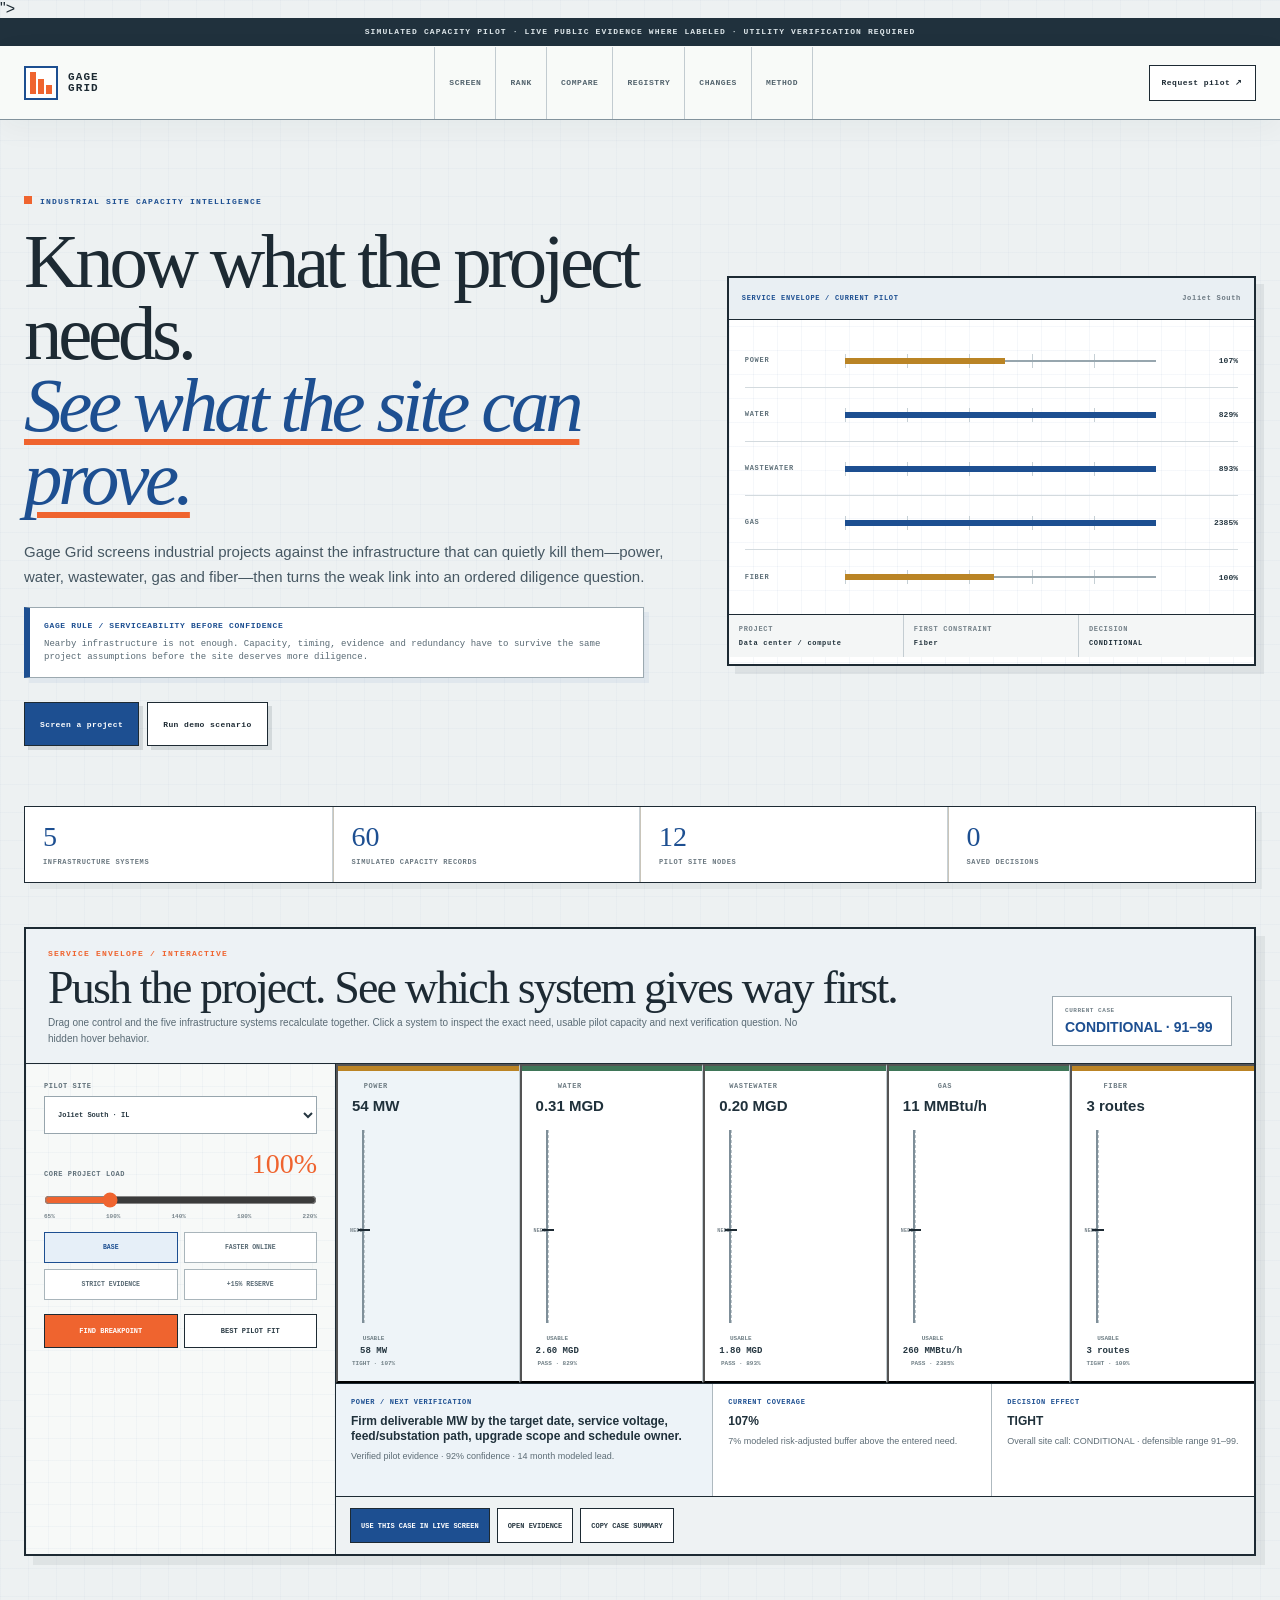
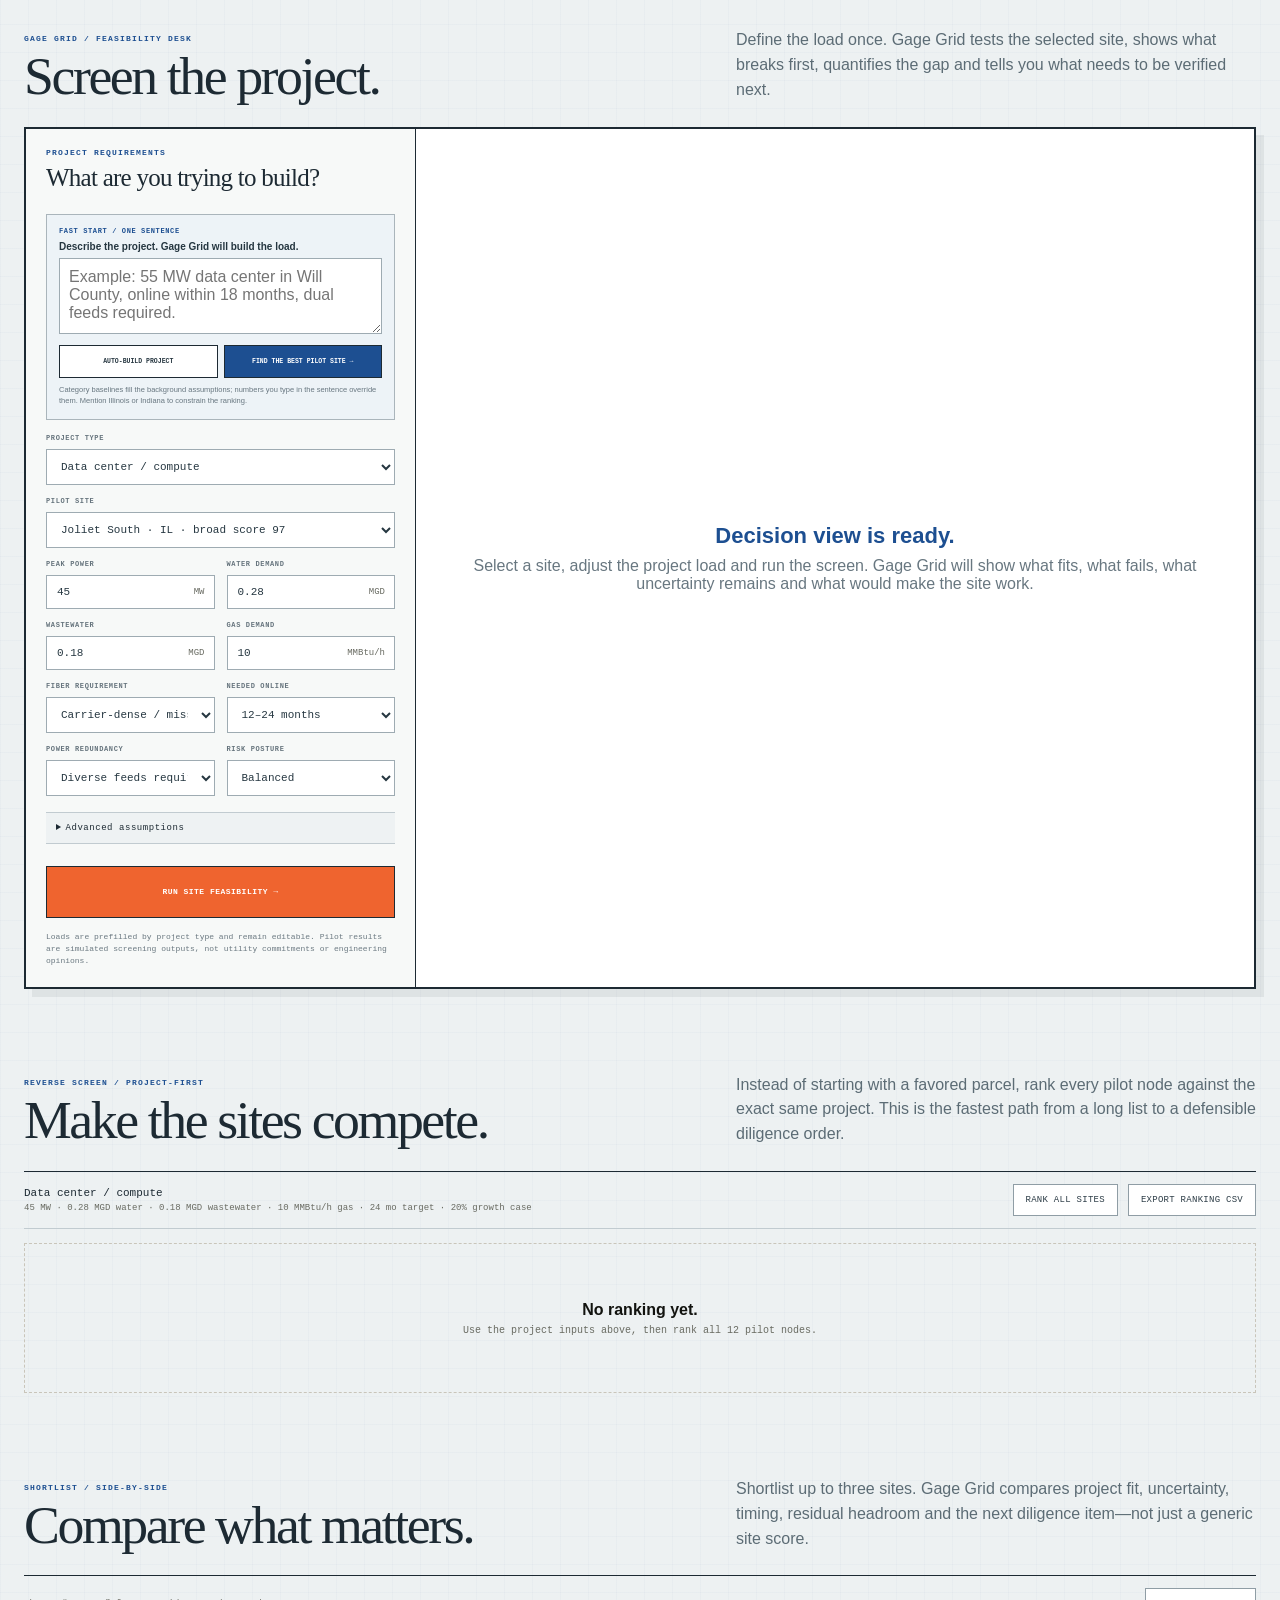
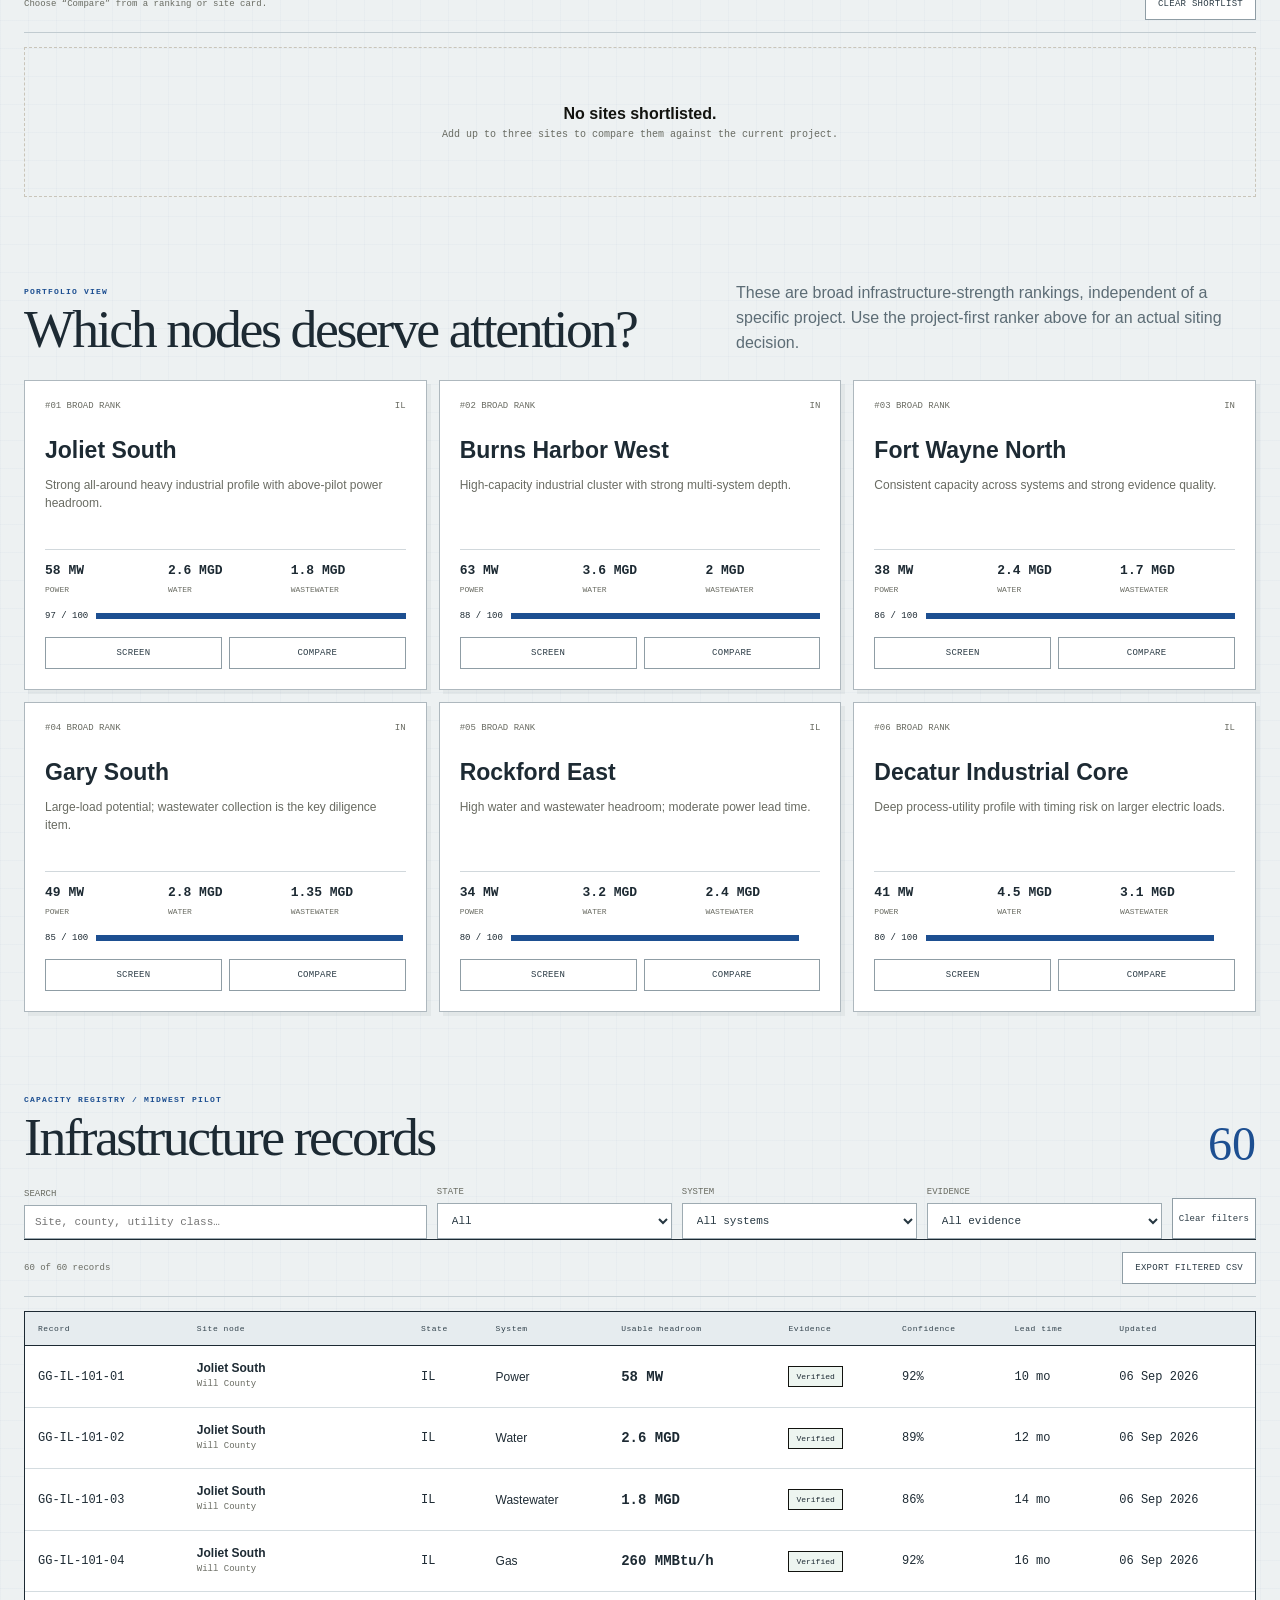
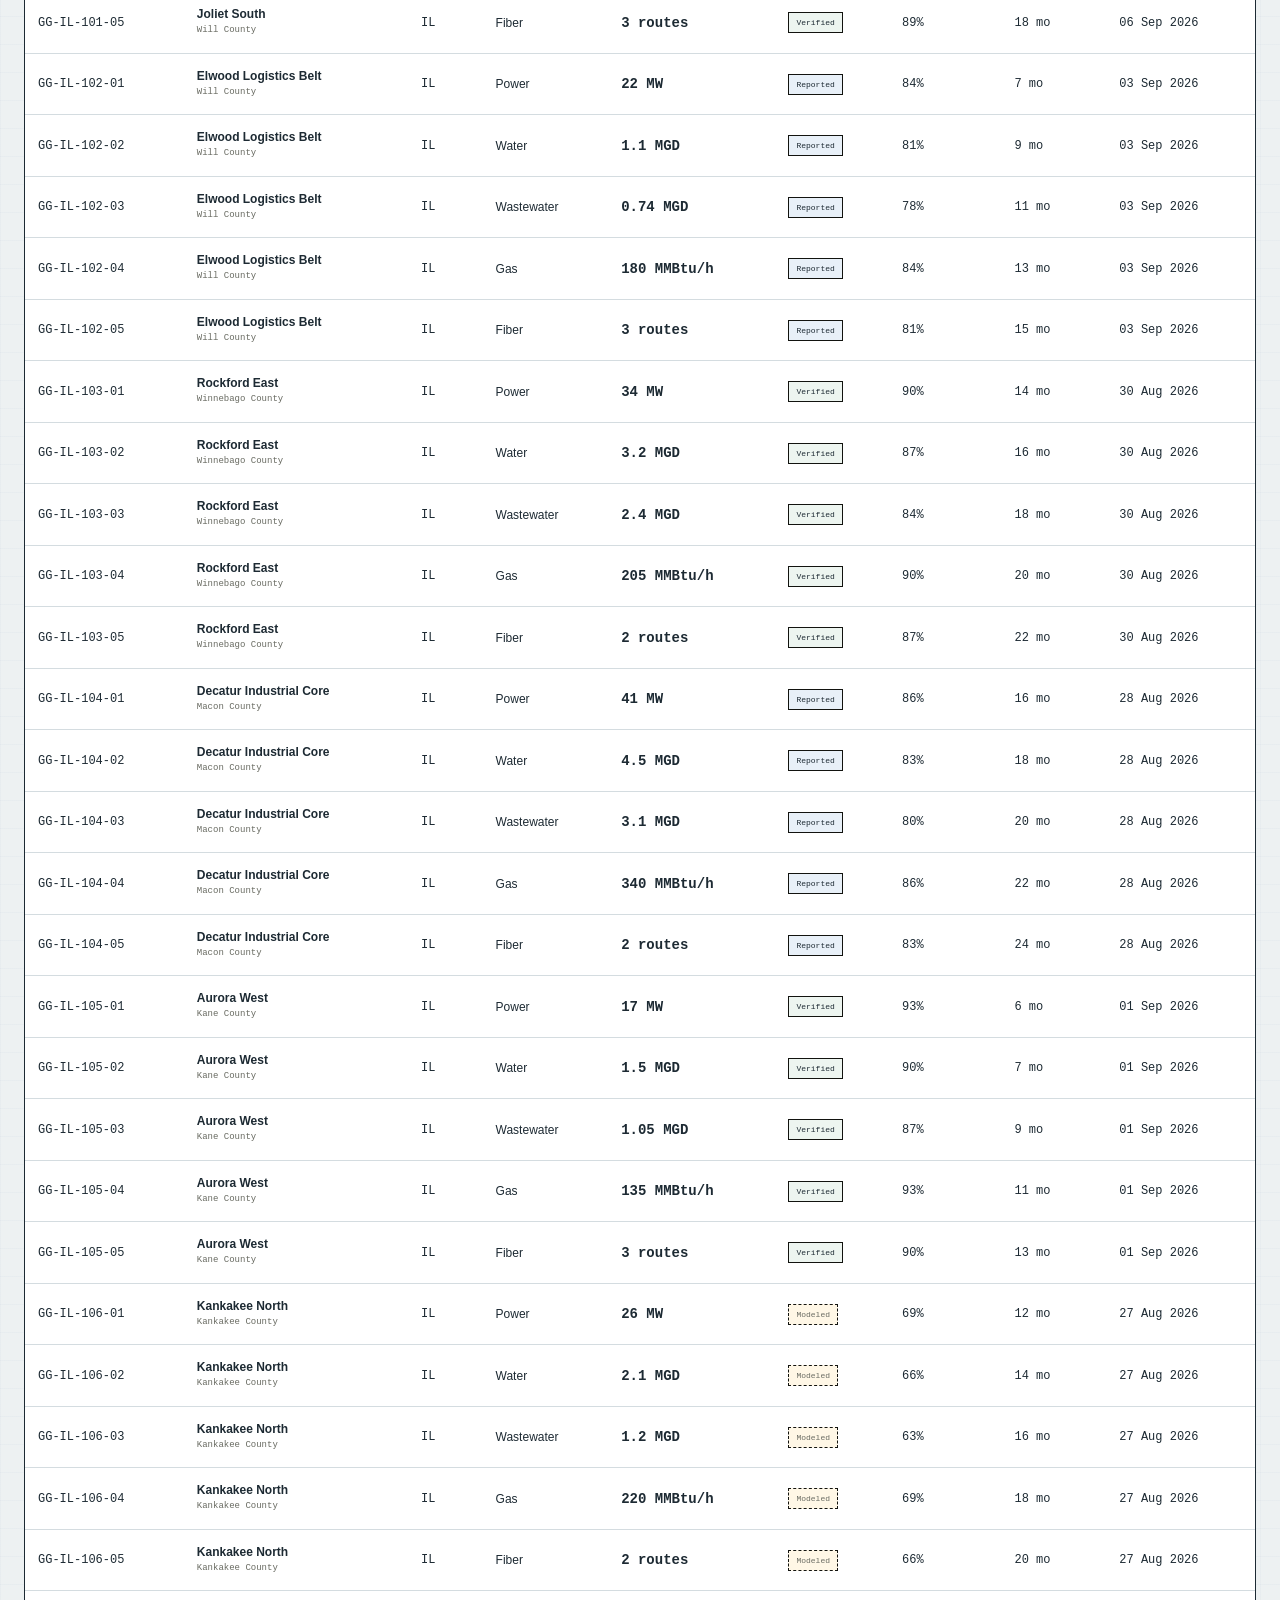
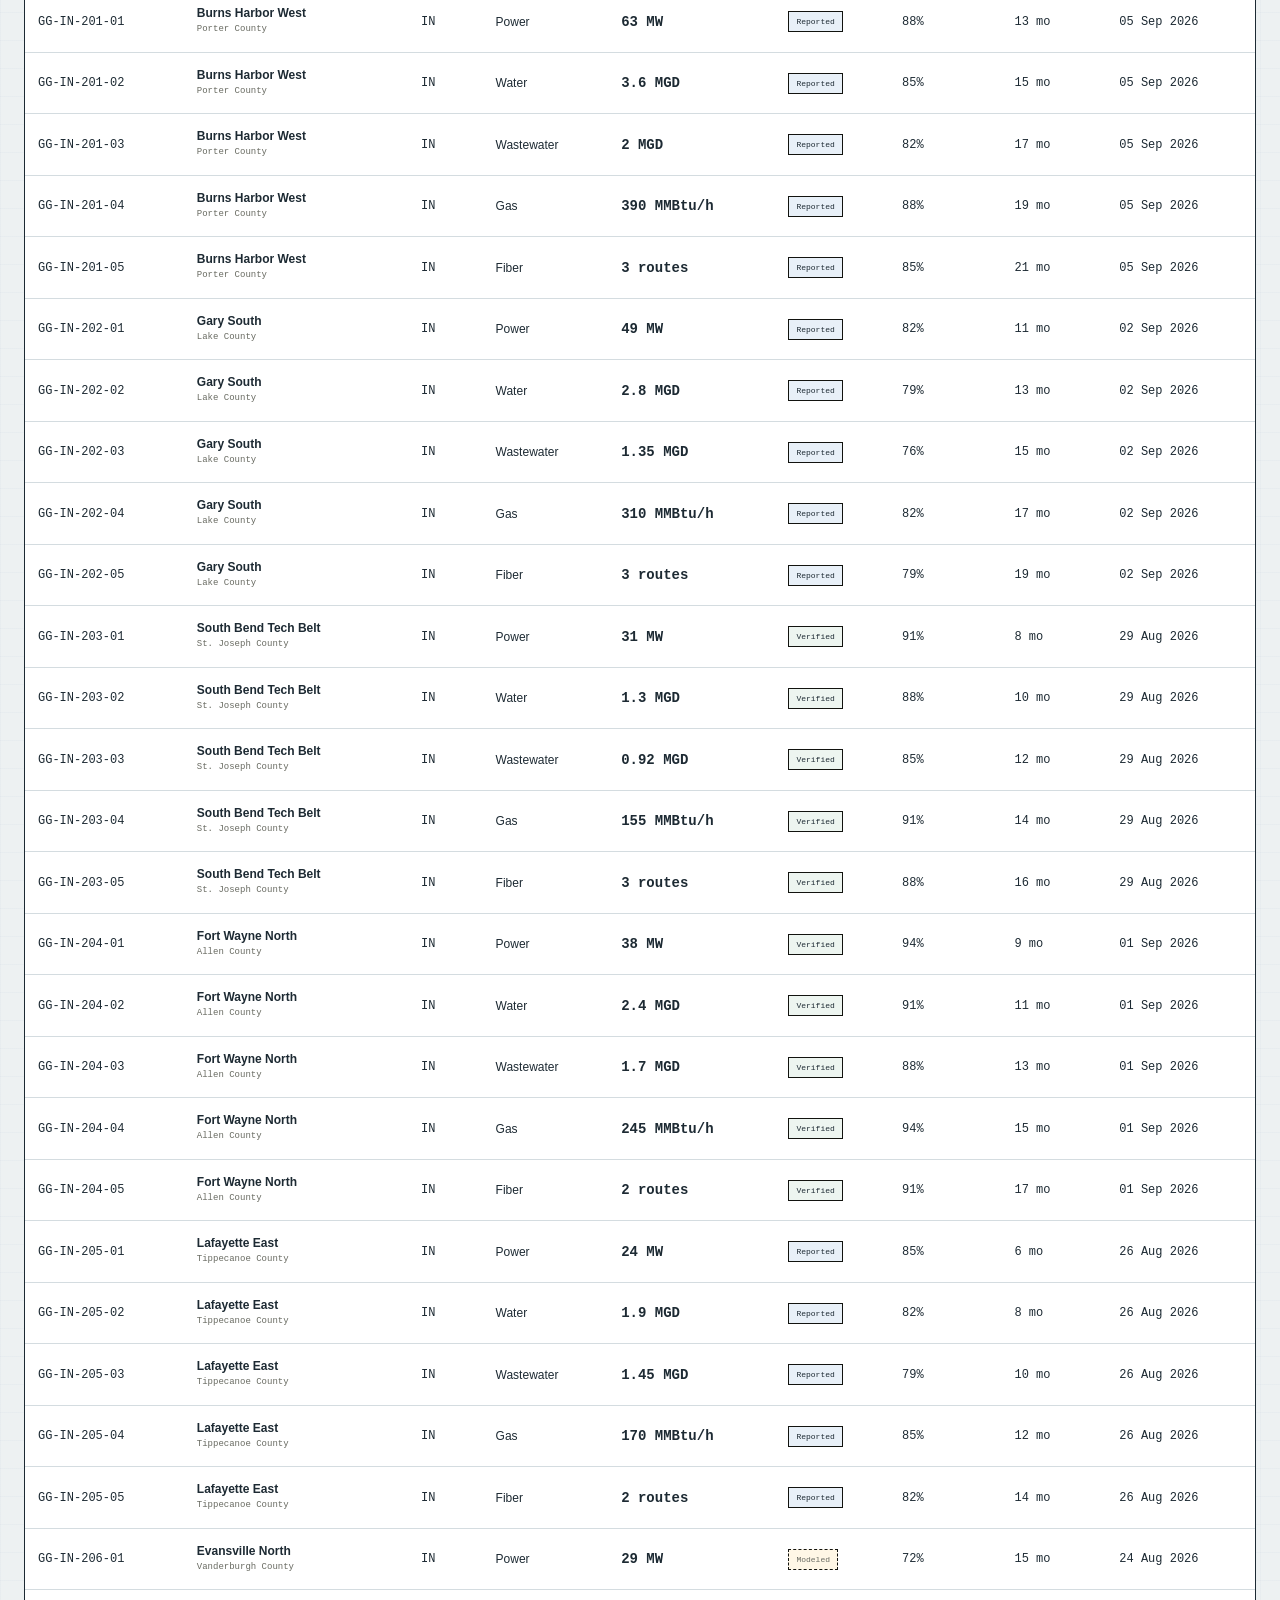
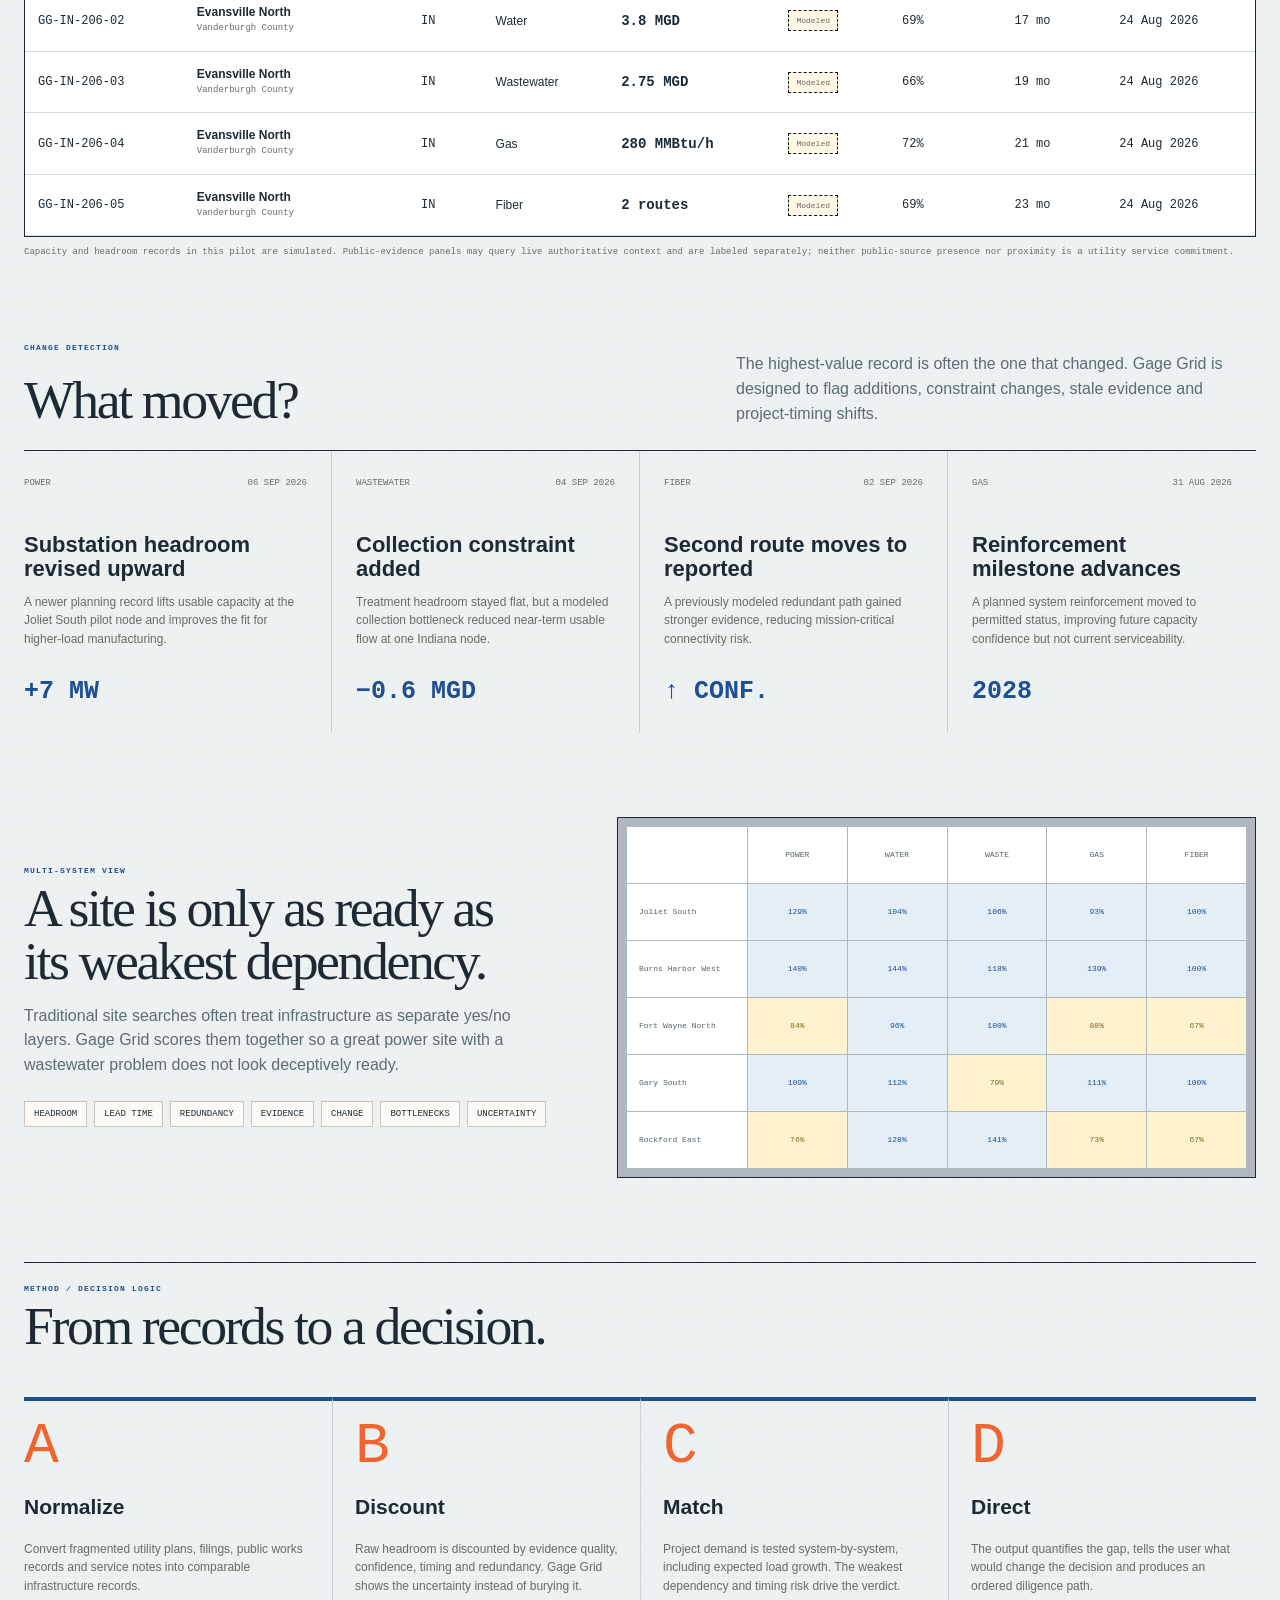
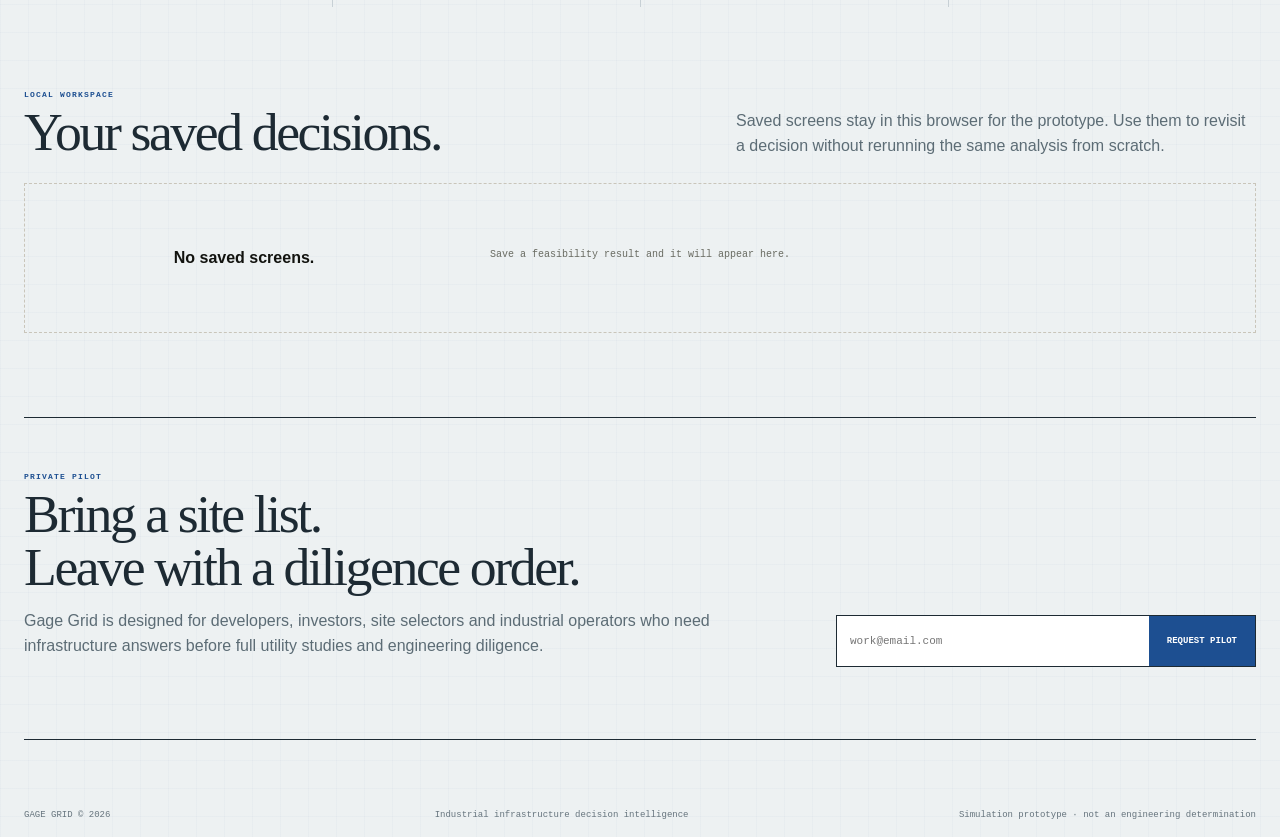
==== index.html @ 8357db45 "runtime: remove stacked upgrade loader and load one clean Gage layer" ====
<!doctype html>
<html lang="en">
<head>
<meta charset="utf-8">
<meta name="viewport" content="width=device-width,initial-scale=1">
<meta name="description" content="Gage Grid screens industrial sites against power, water, wastewater, gas and fiber requirements before capital is committed.">
<meta name="theme-color" content="#edf1f2">
<meta name="robots" content="index,follow">
<meta property="og:title" content="Gage Grid — Industrial Site Capacity Intelligence">
<meta property="og:description" content="Know if the site can carry the project. Screen infrastructure capacity, timing, evidence and bottlenecks before diligence capital is committed.">
<meta property="og:type" content="website">
<meta property="og:url" content="https://gage-grid.vercel.app/">
<meta name="twitter:card" content="summary">
<link rel="canonical" href="https://gage-grid.vercel.app/">
<link rel="icon" href="data:image/svg+xml,<svg xmlns=%22http://www.w3.org/2000/svg%22 viewBox=%220 0 100 100%22><rect width=%22100%22 height=%22100%22 fill=%22%23fbfcfa%22/><path d=%22M16 16h68v68H16z%22 fill=%22none%22 stroke=%22%231d4f91%22 stroke-width=%226%22/><path d=%22M31 69V43M50 69V31M69 69V52%22 stroke=%22%23ef642f%22 stroke-width=%228%22/></svg>"><rect width=%22100%22 height=%22100%22 fill=%22%2312130f%22/><path d=%22M20 22h60v56H20z%22 fill=%22none%22 stroke=%22%23caff42%22 stroke-width=%226%22/><path d=%22M34 62V38M50 62V46M66 62V53%22 stroke=%22%23f2efe7%22 stroke-width=%228%22/></svg>">
<link rel="stylesheet" href="/styles.css">
<link rel="stylesheet" href="/gage-native-v9.css">
<title>Gage Grid — Industrial Site Capacity Intelligence</title>
</head>
<body>
<div class="ribbon">SIMULATED CAPACITY PILOT · LIVE PUBLIC EVIDENCE WHERE LABELED · UTILITY VERIFICATION REQUIRED</div>
<header class="top">
  <a class="brand" href="#top"><span class="mark"><i></i><i></i><i></i></span><span>GAGE<br>GRID</span></a>
  <nav aria-label="Primary navigation"><a href="#screen">Screen</a><a href="#rank">Rank</a><a href="#compare">Compare</a><a href="#registry">Registry</a><a href="#changes">Changes</a><a href="#method">Method</a></nav>
  <a class="access" href="#access">Request pilot ↗</a>
</header>
<main id="top">
<section class="hero shell">
  <div class="eyebrow"><span class="dot"></span>INDUSTRIAL SITE CAPACITY INTELLIGENCE</div>
  <h1>Know if the site can carry<br><em>the project.</em></h1>
  <div class="hero-copy">
    <p>Gage Grid tests a project against the infrastructure that can quietly kill it—power, water, wastewater, gas and fiber—before land, design and diligence costs harden into sunk capital.</p>
    <div class="hero-stamp"><b>SITE ≠ SERVICEABILITY</b>Nearby infrastructure is only the start. Gage Grid looks at usable headroom, evidence quality, timing, redundancy and the weakest dependency.</div>
  </div>
  <div class="hero-actions"><a class="btn" href="#screen">Screen a project</a><button class="btn ghost" id="loadDemoBtn" type="button">Run demo scenario</button></div>
</section>
<section class="mini-metrics shell" aria-label="Pilot metrics">
  <div><b>5</b><span>INFRASTRUCTURE SYSTEMS</span></div><div><b id="metricRecords">60</b><span>SIMULATED CAPACITY RECORDS</span></div><div><b>12</b><span>PILOT SITE NODES</span></div><div><b id="savedCount">0</b><span>SAVED DECISIONS</span></div>
</section>

<section id="screen" class="section shell">
  <div class="head"><div><div class="kicker">GAGE GRID / FEASIBILITY DESK</div><h2>Screen the project.</h2></div><p>Define the load once. Gage Grid tests the selected site, shows what breaks first, quantifies the gap and tells you what needs to be verified next.</p></div>
  <div class="workbench">
    <aside class="inputs">
      <div class="kicker">PROJECT REQUIREMENTS</div><h3>What are you trying to build?</h3>
      <div class="field"><label for="projectType">PROJECT TYPE</label><select id="projectType"><option value="data">Data center / compute</option><option value="manufacturing">Advanced manufacturing</option><option value="semiconductor">Semiconductor / high-spec fab</option><option value="food">Food / beverage processing</option><option value="cold">Cold storage</option><option value="battery">Battery / energy manufacturing</option><option value="warehouse">Distribution / warehouse</option><option value="custom">Custom industrial load</option></select></div>
      <div class="field"><label for="siteSelect">PILOT SITE</label><select id="siteSelect"></select></div>
      <div class="field-row"><div class="field"><label for="powerReq">PEAK POWER</label><div class="unit-input"><input id="powerReq" type="number" min="0" step="0.1"><span>MW</span></div></div><div class="field"><label for="waterReq">WATER DEMAND</label><div class="unit-input"><input id="waterReq" type="number" min="0" step="0.01"><span>MGD</span></div></div></div>
      <div class="field-row"><div class="field"><label for="wasteReq">WASTEWATER</label><div class="unit-input"><input id="wasteReq" type="number" min="0" step="0.01"><span>MGD</span></div></div><div class="field"><label for="gasReq">GAS DEMAND</label><div class="unit-input"><input id="gasReq" type="number" min="0" step="1"><span>MMBtu/h</span></div></div></div>
      <div class="field-row"><div class="field"><label for="fiberReq">FIBER REQUIREMENT</label><select id="fiberReq"><option value="1">Standard service</option><option value="2">Dual-path preferred</option><option value="3">Carrier-dense / mission critical</option></select></div><div class="field"><label for="timeline">NEEDED ONLINE</label><select id="timeline"><option value="12">≤ 12 months</option><option value="24" selected>12–24 months</option><option value="36">24–36 months</option><option value="60">36+ months</option></select></div></div>
      <div class="field-row"><div class="field"><label for="powerRedundancy">POWER REDUNDANCY</label><select id="powerRedundancy"><option value="1">Single utility path acceptable</option><option value="2">Second feed preferred</option><option value="3">Diverse feeds required</option></select></div><div class="field"><label for="risk">RISK POSTURE</label><select id="risk"><option value="conservative">Conservative</option><option value="balanced" selected>Balanced</option><option value="exploratory">Exploratory</option></select></div></div>
      <details class="advanced"><summary>Advanced assumptions</summary><div class="field-row"><div class="field"><label for="growth">24-MONTH LOAD GROWTH</label><div class="unit-input"><input id="growth" type="number" min="0" max="200" step="5" value="20"><span>%</span></div></div><div class="field"><label for="capitalExposure">PRE-DEVELOPMENT CAPITAL</label><div class="unit-input"><input id="capitalExposure" type="number" min="0" step="50000" value="500000"><span>$</span></div></div></div></details>
      <button class="analyse" id="analyseBtn" type="button">RUN SITE FEASIBILITY →</button>
      <div class="preset-note">Loads are prefilled by project type and remain editable. Pilot results are simulated screening outputs, not utility commitments or engineering opinions.</div>
    </aside>
    <div class="results" aria-live="polite"><div id="emptyState" class="empty"><div><b>Decision view is ready.</b>Select a site, adjust the project load and run the screen. Gage Grid will show what fits, what fails, what uncertainty remains and what would make the site work.</div></div><div id="resultState" class="hidden"></div></div>
  </div>
</section>

<section id="rank" class="section shell">
  <div class="head"><div><div class="kicker">REVERSE SCREEN / PROJECT-FIRST</div><h2>Make the sites compete.</h2></div><p>Instead of starting with a favored parcel, rank every pilot node against the exact same project. This is the fastest path from a long list to a defensible diligence order.</p></div>
  <div class="rank-toolbar"><div><b id="rankProjectName">PROJECT</b><span id="rankProjectSummary">Run a project screen to populate the ranking.</span></div><button class="smallbtn" id="rankAllBtn" type="button">RANK ALL SITES</button><button class="smallbtn" id="exportRankBtn" type="button">EXPORT RANKING CSV</button></div>
  <div id="ranking" class="ranking empty-panel"><b>No ranking yet.</b><span>Use the project inputs above, then rank all 12 pilot nodes.</span></div>
</section>

<section id="compare" class="section shell">
  <div class="head"><div><div class="kicker">SHORTLIST / SIDE-BY-SIDE</div><h2>Compare what matters.</h2></div><p>Shortlist up to three sites. Gage Grid compares project fit, uncertainty, timing, residual headroom and the next diligence item—not just a generic site score.</p></div>
  <div class="compare-toolbar"><div id="compareHint">Choose “Compare” from a ranking or site card.</div><button class="smallbtn" id="clearCompareBtn" type="button">CLEAR SHORTLIST</button></div>
  <div id="comparison" class="comparison empty-panel"><b>No sites shortlisted.</b><span>Add up to three sites to compare them against the current project.</span></div>
</section>

<section id="sites" class="section shell"><div class="head"><div><div class="kicker">PORTFOLIO VIEW</div><h2>Which nodes deserve attention?</h2></div><p>These are broad infrastructure-strength rankings, independent of a specific project. Use the project-first ranker above for an actual siting decision.</p></div><div class="portfolio" id="portfolio"></div></section>

<section id="registry" class="section shell"><div class="head"><div><div class="kicker">CAPACITY REGISTRY / MIDWEST PILOT</div><h2>Infrastructure records</h2></div><div class="count" id="count">60</div></div>
  <div class="filters"><label>SEARCH<input id="regSearch" placeholder="Site, county, utility class…"></label><label>STATE<select id="region"><option value="all">All</option><option value="IL">Illinois</option><option value="IN">Indiana</option></select></label><label>SYSTEM<select id="type"><option value="all">All systems</option><option>Power</option><option>Water</option><option>Wastewater</option><option>Gas</option><option>Fiber</option></select></label><label>EVIDENCE<select id="evidence"><option value="all">All evidence</option><option>Verified</option><option>Reported</option><option>Modeled</option></select></label><button class="clear" id="clear" type="button">Clear filters</button></div>
  <div class="registry-actions"><span id="registrySummary">60 records</span><button class="smallbtn" id="exportRegistryBtn" type="button">EXPORT FILTERED CSV</button></div>
  <div class="tablewrap"><table><thead><tr><th>Record</th><th>Site node</th><th>State</th><th>System</th><th>Usable headroom</th><th>Evidence</th><th>Confidence</th><th>Lead time</th><th>Updated</th></tr></thead><tbody id="rows"></tbody></table></div>
  <p class="note">Capacity and headroom records in this pilot are simulated. Public-evidence panels may query live authoritative context and are labeled separately; neither public-source presence nor proximity is a utility service commitment.</p>
</section>

<section id="changes" class="section shell"><div class="kicker">CHANGE DETECTION</div><div class="head"><h2>What moved?</h2><p>The highest-value record is often the one that changed. Gage Grid is designed to flag additions, constraint changes, stale evidence and project-timing shifts.</p></div><div class="changegrid" id="changeGrid"></div></section>

<section class="section shell split"><div class="split-copy"><div class="kicker">MULTI-SYSTEM VIEW</div><h2>A site is only as ready as its weakest dependency.</h2><p>Traditional site searches often treat infrastructure as separate yes/no layers. Gage Grid scores them together so a great power site with a wastewater problem does not look deceptively ready.</p><div class="tags"><span>HEADROOM</span><span>LEAD TIME</span><span>REDUNDANCY</span><span>EVIDENCE</span><span>CHANGE</span><span>BOTTLENECKS</span><span>UNCERTAINTY</span></div></div><div class="matrix" id="matrix"></div></section>

<section id="method" class="section shell method"><div class="kicker">METHOD / DECISION LOGIC</div><h2>From records to a decision.</h2><div class="methodgrid"><article><div class="letter">A</div><h3>Normalize</h3><p>Convert fragmented utility plans, filings, public works records and service notes into comparable infrastructure records.</p></article><article><div class="letter">B</div><h3>Discount</h3><p>Raw headroom is discounted by evidence quality, confidence, timing and redundancy. Gage Grid shows the uncertainty instead of burying it.</p></article><article><div class="letter">C</div><h3>Match</h3><p>Project demand is tested system-by-system, including expected load growth. The weakest dependency and timing risk drive the verdict.</p></article><article><div class="letter">D</div><h3>Direct</h3><p>The output quantifies the gap, tells the user what would change the decision and produces an ordered diligence path.</p></article></div></section>

<section class="section shell saved-section"><div class="head"><div><div class="kicker">LOCAL WORKSPACE</div><h2>Your saved decisions.</h2></div><p>Saved screens stay in this browser for the prototype. Use them to revisit a decision without rerunning the same analysis from scratch.</p></div><div id="savedScreens" class="saved-grid empty-panel"><b>No saved screens.</b><span>Save a feasibility result and it will appear here.</span></div></section>

<section id="access" class="access-panel shell"><div><div class="kicker">PRIVATE PILOT</div><h2>Bring a site list.<br>Leave with a diligence order.</h2><p>Gage Grid is designed for developers, investors, site selectors and industrial operators who need infrastructure answers before full utility studies and engineering diligence.</p></div><div><form class="access-form" id="accessForm"><input id="email" type="email" required placeholder="work@email.com"><button>REQUEST PILOT</button></form><div id="msg"></div></div></section>
</main>
<footer class="footer shell"><p>GAGE GRID © 2026</p><p>Industrial infrastructure decision intelligence</p><p>Simulation prototype · not an engineering determination</p></footer>
<dialog id="recordDialog"><button class="close" id="closeDialog" aria-label="Close">×</button><div class="modal" id="modalContent"></div></dialog>
<div id="toast" class="toast" role="status" aria-live="polite"></div>
<script src="/app.js" defer></script>
<script src="/decision-gate.js" defer></script>
<script src="/gage-native-v9.js" defer></script>
</body>
</html>
---- styles.css ----
:root{--paper:#f2efe7;--panel:#fbfaf6;--ink:#12130f;--muted:#696b62;--line:#c9c5ba;--orange:#ff5a1f;--lime:#caff42;--red:#e44d35;--amber:#f0b33b;--green:#5f8f2f;--blue:#7eb7c7;--mono:SFMono-Regular,Consolas,Menlo,monospace;--sans:Inter,ui-sans-serif,-apple-system,BlinkMacSystemFont,"Segoe UI",sans-serif;--shadow:10px 10px 0 rgba(18,19,15,.12)}
*{box-sizing:border-box}html{scroll-behavior:smooth}body{margin:0;background:var(--paper);color:var(--ink);font-family:var(--sans)}body:before{content:"";position:fixed;inset:0;pointer-events:none;opacity:.18;background-image:linear-gradient(rgba(0,0,0,.04) 1px,transparent 1px),linear-gradient(90deg,rgba(0,0,0,.04) 1px,transparent 1px);background-size:28px 28px;z-index:-1}button,input,select{font:inherit}.shell{width:min(1240px,calc(100% - 48px));margin:auto}.mono{font-family:var(--mono)}.ribbon{min-height:28px;background:var(--ink);color:#fff;font:10px/28px var(--mono);letter-spacing:.14em;text-align:center;padding:0 10px}.top{height:78px;display:flex;align-items:center;justify-content:space-between;border-bottom:1px solid var(--line);padding:0 24px;position:sticky;top:0;background:rgba(242,239,231,.95);backdrop-filter:blur(14px);z-index:30}.brand{display:flex;gap:10px;align-items:center;text-decoration:none;color:var(--ink);font:800 12px/11px var(--mono);letter-spacing:.11em}.mark{width:31px;height:31px;border:1.5px solid var(--ink);display:grid;grid-template-columns:repeat(3,1fr);gap:2px;padding:4px}.mark i{display:block;background:var(--ink)}.mark i:nth-child(2){height:65%;align-self:end}.mark i:nth-child(3){height:37%;align-self:end}.top nav{display:flex;gap:22px}.top nav a,.access{color:var(--ink);text-decoration:none;font:10px var(--mono);letter-spacing:.04em}.top nav a:hover,.access:hover{color:var(--orange)}.access{border-bottom:1px solid;padding-bottom:4px}
.hero{padding:88px 0 54px}.eyebrow,.kicker{font:10px var(--mono);letter-spacing:.16em;color:var(--muted)}.dot{display:inline-block;width:7px;height:7px;border-radius:50%;background:var(--orange);margin-right:8px;box-shadow:0 0 0 4px rgba(255,90,31,.12)}h1{font-size:clamp(54px,7vw,104px);line-height:.88;letter-spacing:-.066em;margin:27px 0 30px;max-width:1150px}h1 em{font-style:normal;color:transparent;-webkit-text-stroke:1.5px var(--ink)}.hero-copy{display:grid;grid-template-columns:minmax(0,780px) 1fr;gap:60px;align-items:end}.hero p{font-size:20px;line-height:1.5;color:#3d3f38;margin:0}.hero-stamp{border-left:1px solid var(--ink);padding-left:20px;font:10px/1.7 var(--mono);color:var(--muted)}.hero-stamp b{display:block;color:var(--ink);font-size:12px;margin-bottom:5px}.hero-actions{display:flex;gap:10px;margin-top:34px;flex-wrap:wrap}.btn{min-height:48px;border:1px solid var(--ink);background:var(--ink);color:#fff;padding:0 18px;font:700 10px var(--mono);letter-spacing:.05em;cursor:pointer;text-decoration:none;display:inline-grid;place-items:center}.btn:hover{background:var(--orange);border-color:var(--orange)}.btn.ghost{background:transparent;color:var(--ink)}.btn.ghost:hover{background:var(--ink);color:#fff}.mini-metrics{display:grid;grid-template-columns:repeat(4,1fr);border-top:1px solid var(--ink);border-bottom:1px solid var(--ink);margin:22px auto 96px}.mini-metrics div{padding:20px 22px}.mini-metrics div+div{border-left:1px solid var(--line)}.mini-metrics b{display:block;font:700 25px var(--mono)}.mini-metrics span{display:block;margin-top:6px;font:9px var(--mono);color:var(--muted);letter-spacing:.08em}
.section{margin-bottom:110px}.head{display:flex;justify-content:space-between;align-items:flex-end;gap:30px;margin-bottom:30px}.head h2,.split-copy h2,.method h2,.access-panel h2{font-size:clamp(38px,4.5vw,64px);letter-spacing:-.05em;line-height:.95;margin:8px 0 0}.head p{max-width:520px;color:var(--muted);line-height:1.55;margin:0}.count{font:54px/.8 var(--mono)}
.workbench{display:grid;grid-template-columns:430px 1fr;border:1px solid var(--ink);background:var(--panel);box-shadow:var(--shadow)}.inputs{padding:28px;border-right:1px solid var(--ink)}.inputs h3,.results h3{font-size:25px;letter-spacing:-.03em;margin:7px 0 22px}.field{display:grid;gap:7px;margin-bottom:15px}.field label{font:9px var(--mono);color:var(--muted);letter-spacing:.08em}.field-row{display:grid;grid-template-columns:1fr 1fr;gap:12px}.field input,.field select,.filters select,.filters input{width:100%;border:1px solid var(--line);border-radius:0;background:#fff;padding:12px 11px;color:var(--ink);font:12px var(--mono);outline:none}.field input:focus,.field select:focus,.filters select:focus,.filters input:focus{border-color:var(--ink);box-shadow:0 0 0 1px var(--ink)}.unit-input{position:relative}.unit-input input{padding-right:70px}.unit-input span{position:absolute;right:10px;top:50%;transform:translateY(-50%);font:9px var(--mono);color:var(--muted)}.advanced{border-top:1px solid var(--line);border-bottom:1px solid var(--line);margin:4px 0 14px;padding:11px 0}.advanced summary{cursor:pointer;font:9px var(--mono);letter-spacing:.06em}.advanced[open] summary{margin-bottom:14px}.analyse{width:100%;height:52px;border:0;background:var(--ink);color:#fff;font:700 10px var(--mono);letter-spacing:.08em;cursor:pointer;margin-top:8px}.analyse:hover{background:var(--orange)}.preset-note{font:9px/1.5 var(--mono);color:var(--muted);margin-top:13px}.results{padding:28px;min-width:0}.empty{height:100%;min-height:580px;display:grid;place-items:center;text-align:center;padding:30px;color:var(--muted)}.empty b{display:block;color:var(--ink);font-size:22px;margin-bottom:8px}.result-top{display:grid;grid-template-columns:170px 1fr;gap:26px;align-items:center;border-bottom:1px solid var(--line);padding-bottom:24px}.score-ring{width:150px;height:150px;border-radius:50%;display:grid;place-items:center;position:relative;background:conic-gradient(var(--lime) var(--scoredeg),#dedbd2 0)}.score-ring:after{content:"";position:absolute;inset:13px;border-radius:50%;background:var(--panel)}.score-inner{position:relative;z-index:2;text-align:center}.score-inner b{font:700 42px/.9 var(--mono)}.score-inner span{display:block;font:8px var(--mono);color:var(--muted);margin-top:6px}.score-inner small{display:block;font:8px var(--mono);color:var(--muted);margin-top:4px}.verdict{display:inline-flex;padding:6px 8px;border:1px solid;font:9px var(--mono);letter-spacing:.07em}.verdict.go{background:var(--lime)}.verdict.conditional{background:#ffe29e}.verdict.hold{background:#ffd0c7}.result-top h3{font-size:34px;margin:10px 0 7px}.result-top p{margin:0;color:var(--muted);line-height:1.5}.result-grid{display:grid;grid-template-columns:repeat(4,1fr);gap:1px;background:var(--line);margin:24px 0}.result-grid div{background:var(--panel);padding:16px}.result-grid small{display:block;font:8px var(--mono);color:var(--muted);margin-bottom:7px}.result-grid b{font:700 15px var(--mono)}.constraint-list{display:grid;gap:10px}.constraint{border:1px solid var(--line);padding:14px}.constraint-head{display:flex;justify-content:space-between;align-items:center;gap:12px}.constraint-head b{font-size:13px}.constraint-head span{font:10px var(--mono)}.bar{height:7px;background:#dedbd2;margin-top:9px;overflow:hidden}.bar i{display:block;height:100%;background:var(--ink)}.constraint.bad .bar i{background:var(--red)}.constraint.warn .bar i{background:var(--amber)}.constraint.good .bar i{background:var(--green)}.constraint p{margin:8px 0 0;font:10px/1.45 var(--mono);color:var(--muted)}.actions-row{display:flex;gap:9px;flex-wrap:wrap;margin-top:20px}.smallbtn{border:1px solid var(--ink);background:transparent;padding:10px 12px;font:9px var(--mono);cursor:pointer;letter-spacing:.03em}.smallbtn:hover,.smallbtn.active{background:var(--ink);color:#fff}.smallbtn.danger:hover{background:var(--red);border-color:var(--red)}
.insight-grid{display:grid;grid-template-columns:1fr 1fr;gap:12px;margin:24px 0}.insight-card{border:1px solid var(--line);padding:16px}.insight-card h4{font-size:14px;margin:0 0 9px}.insight-card p{font:10px/1.55 var(--mono);color:var(--muted);margin:0}.insight-card strong{color:var(--ink)}.diligence{margin-top:24px;border-top:1px solid var(--ink);padding-top:18px}.diligence ol{margin:14px 0 0;padding:0;list-style:none;counter-reset:steps}.diligence li{counter-increment:steps;display:grid;grid-template-columns:28px 1fr;gap:10px;border-bottom:1px solid var(--line);padding:10px 0;font:10px/1.5 var(--mono);color:var(--muted)}.diligence li:before{content:counter(steps);width:22px;height:22px;border:1px solid var(--ink);display:grid;place-items:center;color:var(--ink)}
.rank-toolbar,.compare-toolbar,.registry-actions{display:flex;align-items:center;gap:10px;border-top:1px solid var(--ink);border-bottom:1px solid var(--line);padding:12px 0;margin-bottom:14px}.rank-toolbar>div{margin-right:auto;display:grid;gap:4px}.rank-toolbar b{font:11px var(--mono)}.rank-toolbar span,.compare-toolbar div,.registry-actions span{font:9px var(--mono);color:var(--muted)}.registry-actions span{margin-right:auto}.ranking{display:grid;gap:10px}.rank-row{display:grid;grid-template-columns:58px minmax(180px,1.4fr) 95px 110px 100px minmax(160px,1fr) auto;align-items:center;gap:14px;border:1px solid var(--line);background:var(--panel);padding:14px}.rank-row:first-child{border-color:var(--ink);box-shadow:5px 5px 0 rgba(18,19,15,.09)}.rank-num{font:700 22px var(--mono)}.rank-site b{display:block;font-size:14px}.rank-site span,.rank-cell span{display:block;font:8px var(--mono);color:var(--muted);margin-top:4px}.rank-score{font:700 18px var(--mono)}.rank-cell b{font:11px var(--mono)}.fitbar{height:6px;background:#dedbd2;margin-top:6px}.fitbar i{display:block;height:100%;background:var(--lime)}.rank-actions{display:flex;gap:6px;flex-wrap:wrap;justify-content:flex-end}.rank-actions button{padding:8px 9px}
.comparison{overflow:auto}.compare-grid{display:grid;grid-template-columns:170px repeat(var(--cols),minmax(230px,1fr));min-width:750px;border:1px solid var(--ink);background:var(--line);gap:1px}.compare-grid>div{background:var(--panel);padding:13px}.compare-grid .compare-label{font:8px var(--mono);color:var(--muted);background:#f0ede5}.compare-grid .compare-head{min-height:116px}.compare-head b{display:block;font-size:18px}.compare-head span{display:block;font:9px/1.4 var(--mono);color:var(--muted);margin-top:6px}.compare-value{font:12px var(--mono)}.compare-value.good{background:#f4ffda}.compare-value.warn{background:#fff4d4}.compare-value.bad{background:#ffe3de}.compare-remove{border:0;background:transparent;font:8px var(--mono);padding:0;margin-top:9px;cursor:pointer;text-decoration:underline}.compare-toolbar div{margin-right:auto}
.portfolio{display:grid;grid-template-columns:repeat(3,1fr);gap:14px}.site-card{border:1px solid var(--ink);background:var(--panel);padding:20px;transition:.16s transform,.16s box-shadow}.site-card:hover{transform:translate(-3px,-3px);box-shadow:6px 6px 0 rgba(18,19,15,.15)}.site-card .meta{display:flex;justify-content:space-between;font:9px var(--mono);color:var(--muted)}.site-card h3{font-size:23px;margin:26px 0 8px}.site-card p{font-size:12px;line-height:1.5;color:var(--muted);min-height:55px}.capacity-strip{display:grid;grid-template-columns:repeat(3,1fr);border-top:1px solid var(--line);margin-top:18px;padding-top:13px;gap:8px}.capacity-strip b{display:block;font:700 13px var(--mono)}.capacity-strip span{font:8px var(--mono);color:var(--muted)}.site-score{display:flex;align-items:center;gap:8px;margin-top:15px;font:9px var(--mono)}.site-score i{height:6px;background:var(--lime);display:block;flex:1}.site-card-actions{display:flex;gap:7px;margin-top:16px}.site-card-actions button{flex:1}
.filters{display:grid;grid-template-columns:1.2fr repeat(3,.7fr) auto;gap:10px;align-items:end;margin-bottom:0}.filters label{display:grid;gap:6px;font:9px var(--mono);color:var(--muted)}.clear{height:41px;border:0;border-bottom:1px solid;background:transparent;font:9px var(--mono);cursor:pointer}.tablewrap{border:1px solid var(--ink);overflow:auto;background:var(--panel)}table{border-collapse:collapse;width:100%;min-width:1020px}th{position:sticky;top:0;background:var(--ink);color:#fff;text-align:left;padding:12px 13px;font:8px var(--mono);letter-spacing:.07em}td{padding:15px 13px;border-bottom:1px solid var(--line);font-size:12px}tbody tr{cursor:pointer}tbody tr:hover{background:#fff}.pill{display:inline-flex;border:1px solid var(--ink);padding:5px 7px;font:8px var(--mono)}.pill.Verified{background:var(--lime)}.pill.Modeled{border-style:dashed;color:var(--muted)}.headroom{font:700 14px var(--mono)}.note{font:9px/1.5 var(--mono);color:var(--muted);margin-top:9px}
.changegrid{display:grid;grid-template-columns:repeat(4,1fr);border-top:1px solid var(--ink)}.changegrid article{padding:27px 24px;min-height:265px;border-right:1px solid var(--line)}.changegrid article:first-child{padding-left:0}.changegrid article:last-child{border-right:0}.meta{display:flex;justify-content:space-between;font:9px var(--mono);color:var(--muted)}.changegrid h3{font-size:22px;line-height:1.08;margin:45px 0 11px}.changegrid p{font-size:12px;line-height:1.55;color:var(--muted)}.delta{margin-top:28px;font:700 25px var(--mono)}
.split{display:grid;grid-template-columns:.9fr 1.1fr;gap:70px;align-items:center}.split-copy p{font-size:16px;line-height:1.6;color:var(--muted)}.tags{display:flex;gap:7px;flex-wrap:wrap;margin-top:23px}.tags span{border:1px solid var(--line);background:var(--panel);padding:7px 9px;font:9px var(--mono)}.matrix{border:1px solid var(--ink);background:var(--ink);padding:9px;display:grid;grid-template-columns:120px repeat(5,1fr);gap:1px}.matrix div{min-height:56px;background:#1c1e19;color:#fff;display:grid;place-items:center;text-align:center;padding:6px;font:8px var(--mono)}.matrix .label{justify-items:start;padding-left:12px}.matrix .on{background:var(--lime);color:var(--ink)}.matrix .mid{background:#9f8e4f;color:#fff}.matrix .off{background:#5e332a}.matrix-head{font-weight:700;color:#bbb!important}
.method{border-top:1px solid var(--ink);padding-top:22px}.methodgrid{display:grid;grid-template-columns:repeat(4,1fr);margin-top:45px}.methodgrid article{border-top:4px solid var(--ink);padding:20px 22px 0 0}.methodgrid article+article{border-left:1px solid var(--line);padding-left:22px}.letter{font:58px/.9 var(--mono);color:var(--orange)}.methodgrid h3{font-size:21px}.methodgrid p{font-size:12px;line-height:1.55;color:var(--muted)}
.saved-grid{display:grid;grid-template-columns:repeat(3,1fr);gap:12px}.saved-card{border:1px solid var(--line);background:var(--panel);padding:16px}.saved-card .meta{margin-bottom:18px}.saved-card h3{font-size:18px;margin:0 0 7px}.saved-card p{font:9px/1.5 var(--mono);color:var(--muted)}.saved-card-actions{display:flex;gap:7px;margin-top:14px}.saved-card-actions button{flex:1}.empty-panel{border:1px dashed var(--line);min-height:150px;display:grid;place-content:center;text-align:center;color:var(--muted);gap:6px;padding:24px}.empty-panel b{color:var(--ink)}.empty-panel span{font:10px var(--mono)}
.access-panel{display:grid;grid-template-columns:1fr 420px;gap:50px;padding:55px 0 64px;border-top:1px solid var(--ink);border-bottom:1px solid var(--ink);align-items:end}.access-panel p{color:var(--muted);line-height:1.55}.access-form{display:grid;grid-template-columns:1fr auto;border:1px solid var(--ink);background:#fff;min-height:52px}.access-form input{border:0;outline:0;padding:0 13px;font:11px var(--mono);min-width:0}.access-form button{border:0;background:var(--ink);color:#fff;padding:0 18px;font:700 9px var(--mono);cursor:pointer}.access-form button:hover{background:var(--orange)}#msg{font:9px var(--mono);color:#39711d;margin-top:8px}.footer{min-height:150px;display:grid;grid-template-columns:1fr 1fr 1fr;align-items:center;font:9px var(--mono);color:var(--muted)}.footer p:last-child{text-align:right}
dialog{width:min(760px,calc(100% - 30px));border:1px solid var(--ink);border-radius:0;background:var(--paper);padding:0;box-shadow:12px 12px 0 rgba(18,19,15,.22)}dialog::backdrop{background:rgba(18,19,15,.52)}.close{position:absolute;right:14px;top:10px;border:0;background:transparent;font-size:27px;cursor:pointer}.modal{padding:33px}.modal h3{font-size:35px;letter-spacing:-.04em;margin:10px 0}.modal p{color:var(--muted);line-height:1.5}.stats{display:grid;grid-template-columns:repeat(3,1fr);gap:1px;background:var(--line);margin:24px 0}.stats div{background:var(--panel);padding:16px}.stats small{display:block;font:8px var(--mono);color:var(--muted);margin-bottom:6px}.stats b{font:700 16px var(--mono)}.sources{border-top:1px solid;padding-top:14px}.sources div{display:flex;justify-content:space-between;gap:18px;border-bottom:1px solid var(--line);padding:10px 0;font-size:11px}.sources span:last-child{font-family:var(--mono);font-size:9px;color:var(--muted);text-align:right}.toast{position:fixed;right:18px;bottom:18px;background:var(--ink);color:#fff;padding:12px 15px;font:10px var(--mono);z-index:50;opacity:0;transform:translateY(8px);pointer-events:none;transition:.2s}.toast.show{opacity:1;transform:none}.hidden{display:none!important}
@media(max-width:1100px){.workbench{grid-template-columns:380px 1fr}.portfolio,.saved-grid{grid-template-columns:1fr 1fr}.changegrid{grid-template-columns:1fr 1fr}.changegrid article:nth-child(2){border-right:0}.changegrid article:first-child{padding-left:24px}.methodgrid{grid-template-columns:1fr 1fr}.methodgrid article:nth-child(3){border-left:0}.filters{grid-template-columns:1fr 1fr 1fr}.filters label:first-child{grid-column:1/-1}.rank-row{grid-template-columns:45px 1.4fr 80px 90px 100px 1fr}.rank-actions{grid-column:2/-1;justify-content:flex-start}}
@media(max-width:840px){.top nav{display:none}.hero-copy,.split,.access-panel{grid-template-columns:1fr}.hero-stamp{border-left:0;border-top:1px solid;padding:15px 0 0}.mini-metrics{grid-template-columns:1fr 1fr}.mini-metrics div:nth-child(3){border-left:0;border-top:1px solid var(--line)}.workbench{grid-template-columns:1fr}.inputs{border-right:0;border-bottom:1px solid var(--ink)}.result-top{grid-template-columns:1fr}.score-ring{width:128px;height:128px}.result-grid,.insight-grid{grid-template-columns:1fr 1fr}.portfolio,.saved-grid{grid-template-columns:1fr}.matrix{grid-template-columns:88px repeat(5,1fr);overflow:auto}.methodgrid{grid-template-columns:1fr}.methodgrid article+article{border-left:0}.changegrid{grid-template-columns:1fr}.changegrid article{border-right:0;border-bottom:1px solid var(--line)}.access-panel{gap:25px}.rank-row{grid-template-columns:42px 1fr 80px}.rank-row .rank-cell:nth-of-type(n+4){display:none}.rank-actions{grid-column:2/-1}}
@media(max-width:560px){.shell{width:min(100% - 28px,1240px)}.top{height:68px;padding:0 14px}.hero{padding-top:58px}.hero p{font-size:17px}.mini-metrics{margin-bottom:75px}.head{align-items:start;flex-direction:column}.count{display:none}.field-row,.result-grid,.insight-grid,.filters{grid-template-columns:1fr}.filters label:first-child{grid-column:auto}.inputs,.results{padding:20px}.access-form{grid-template-columns:1fr}.access-form input{height:48px}.access-form button{height:45px}.footer{grid-template-columns:1fr;gap:9px;padding:28px 0}.footer p:last-child{text-align:left}.stats{grid-template-columns:1fr}.hero-actions .btn{width:100%}.rank-toolbar,.compare-toolbar,.registry-actions{align-items:stretch;flex-direction:column}.rank-toolbar>div{margin-right:0}.registry-actions span{margin-right:0}.rank-row{grid-template-columns:35px 1fr}.rank-score{grid-column:2}.rank-actions{grid-column:1/-1}.site-card-actions{flex-direction:column}}
@media print{.ribbon,.top,.hero-actions,.inputs,.rank-toolbar,.compare-toolbar,.filters,.registry-actions,.access-panel,.footer,.actions-row,.saved-section,.changegrid{display:none!important}body{background:#fff}.workbench{display:block;box-shadow:none}.results{padding:0}.section{margin-bottom:40px}.shell{width:100%}.result-top{break-inside:avoid}.constraint,.insight-card{break-inside:avoid}}
---- gage-native-v9.css ----
/* Gage Grid V9 — clean runtime / native industrial instrument
   One visual system. No dark SaaS slabs, neon finance DNA, floating orbs, or layered upgrade chrome. */

:root{
  --gg-bg:#edf1f2;
  --gg-sheet:#fbfcfa;
  --gg-sheet-2:#f4f7f7;
  --gg-ink:#1d2a33;
  --gg-muted:#61717a;
  --gg-line:#aab6bd;
  --gg-line-soft:#d4dce0;
  --gg-blue:#1d4f91;
  --gg-blue-2:#3473b3;
  --gg-orange:#ef642f;
  --gg-green:#3f7658;
  --gg-amber:#a97822;
  --gg-red:#b34d40;
  --gg-mono:SFMono-Regular,Consolas,Menlo,monospace;
  --gg-serif:Georgia,"Times New Roman",serif;
}

*{box-sizing:border-box}
html{scroll-behavior:smooth}
body{
  margin:0!important;
  background:
    linear-gradient(rgba(29,79,145,.025) 1px,transparent 1px),
    linear-gradient(90deg,rgba(29,79,145,.025) 1px,transparent 1px),
    var(--gg-bg)!important;
  background-size:28px 28px,28px 28px,auto!important;
  color:var(--gg-ink)!important;
  font-family:Inter,ui-sans-serif,-apple-system,BlinkMacSystemFont,"Segoe UI",sans-serif!important;
}
body:before{display:none!important}
.shell{width:min(1320px,calc(100% - 48px))!important}
button,input,select,textarea{font:inherit}
button{touch-action:manipulation}

/* status ribbon + header */
.ribbon{
  min-height:28px!important;
  display:flex!important;
  align-items:center!important;
  justify-content:center!important;
  background:#20313d!important;
  color:#dce5e9!important;
  font:700 8px/1 var(--gg-mono)!important;
  letter-spacing:.14em!important;
  text-align:center!important;
  padding:0 18px!important;
}
.top{
  height:74px!important;
  display:flex!important;
  align-items:center!important;
  justify-content:space-between!important;
  border-bottom:1px solid #82929c!important;
  padding:0 max(24px,calc((100vw - 1320px)/2))!important;
  position:sticky!important;
  top:0!important;
  background:rgba(248,250,248,.96)!important;
  backdrop-filter:blur(12px)!important;
  z-index:40!important;
  box-shadow:0 8px 30px rgba(29,42,51,.045)!important;
}
.brand{
  display:flex!important;
  gap:10px!important;
  align-items:center!important;
  text-decoration:none!important;
  color:var(--gg-ink)!important;
  font:800 11px/11px var(--gg-mono)!important;
  letter-spacing:.1em!important;
}
.mark{
  width:34px!important;
  height:34px!important;
  border:2px solid var(--gg-blue)!important;
  display:grid!important;
  grid-template-columns:repeat(3,1fr)!important;
  gap:2px!important;
  padding:4px!important;
  background:#fff!important;
}
.mark i{background:var(--gg-orange)!important}
.mark i:nth-child(2){height:68%!important;align-self:end!important}
.mark i:nth-child(3){height:38%!important;align-self:end!important}
.top nav{
  display:flex!important;
  gap:0!important;
  border-left:1px solid #c2cbd0!important;
}
.top nav a{
  min-height:72px!important;
  display:flex!important;
  align-items:center!important;
  padding:0 14px!important;
  border-right:1px solid #c2cbd0!important;
  color:#53636d!important;
  text-decoration:none!important;
  font:800 8px var(--gg-mono)!important;
  letter-spacing:.07em!important;
  text-transform:uppercase!important;
}
.top nav a:hover{
  color:var(--gg-blue)!important;
  background:#e7eff7!important;
}
.access{
  min-height:36px!important;
  display:inline-flex!important;
  align-items:center!important;
  padding:0 12px!important;
  border:1px solid var(--gg-ink)!important;
  color:var(--gg-ink)!important;
  background:#fff!important;
  text-decoration:none!important;
  font:800 8px var(--gg-mono)!important;
  letter-spacing:.06em!important;
}
.access:hover{background:var(--gg-blue)!important;color:#fff!important}

/* hero */
.hero{
  min-height:520px!important;
  display:grid!important;
  grid-template-columns:minmax(0,1.1fr) minmax(340px,.9fr)!important;
  grid-template-areas:
    "eyebrow diagram"
    "title diagram"
    "copy diagram"
    "actions diagram";
  gap:0 56px!important;
  align-items:center!important;
  padding:76px 0 54px!important;
}
.hero>.eyebrow{grid-area:eyebrow}
.hero>h1{grid-area:title}
.hero>.hero-copy{grid-area:copy}
.hero>.hero-actions{grid-area:actions}
.eyebrow,.kicker{
  color:var(--gg-blue)!important;
  font:800 8px/1 var(--gg-mono)!important;
  letter-spacing:.15em!important;
}
.dot{
  display:inline-block!important;
  width:8px!important;
  height:8px!important;
  border-radius:0!important;
  background:var(--gg-orange)!important;
  margin-right:8px!important;
  box-shadow:none!important;
}
.hero h1{
  margin:20px 0 24px!important;
  color:var(--gg-ink)!important;
  font-family:var(--gg-serif)!important;
  font-size:clamp(50px,6vw,84px)!important;
  line-height:.94!important;
  letter-spacing:-.055em!important;
  font-weight:400!important;
  max-width:780px!important;
}
.hero h1 em{
  font-style:italic!important;
  color:var(--gg-blue)!important;
  -webkit-text-stroke:0!important;
  text-decoration:underline!important;
  text-decoration-color:var(--gg-orange)!important;
  text-decoration-thickness:6px!important;
  text-underline-offset:8px!important;
}
.hero-copy{
  display:block!important;
  margin:0!important;
}
.hero-copy>p{
  max-width:700px!important;
  margin:0!important;
  color:#465762!important;
  font-size:15px!important;
  line-height:1.68!important;
}
.hero-stamp{
  margin-top:18px!important;
  max-width:620px!important;
  border:1px solid #9ca9b0!important;
  border-left:6px solid var(--gg-blue)!important;
  background:#fff!important;
  padding:12px 14px!important;
  color:#596a74!important;
  font:9px/1.55 var(--gg-mono)!important;
  box-shadow:5px 5px 0 rgba(29,79,145,.06)!important;
}
.hero-stamp b{
  display:block!important;
  color:var(--gg-blue)!important;
  font-size:8px!important;
  margin-bottom:5px!important;
  letter-spacing:.08em!important;
}
.hero-actions{
  display:flex!important;
  gap:8px!important;
  flex-wrap:wrap!important;
  margin-top:24px!important;
}
.btn{
  min-height:44px!important;
  border:1px solid var(--gg-ink)!important;
  border-radius:0!important;
  background:var(--gg-blue)!important;
  color:#fff!important;
  padding:0 15px!important;
  font:800 8px var(--gg-mono)!important;
  letter-spacing:.05em!important;
  cursor:pointer!important;
  text-decoration:none!important;
  display:inline-flex!important;
  align-items:center!important;
  justify-content:center!important;
  box-shadow:4px 4px 0 rgba(29,42,51,.12)!important;
}
.btn:hover{background:#153f77!important}
.btn.ghost{background:#fff!important;color:var(--gg-ink)!important}
.btn.ghost:hover{background:#e7eff7!important;color:var(--gg-blue)!important}

/* hero diagram — no orbs / no floating balls */
.gg9-hero-sheet{
  grid-area:diagram;
  min-height:390px;
  border:2px solid var(--gg-ink);
  background:
    linear-gradient(rgba(29,79,145,.045) 1px,transparent 1px),
    linear-gradient(90deg,rgba(29,79,145,.045) 1px,transparent 1px),
    #fff;
  background-size:24px 24px,24px 24px,auto;
  box-shadow:8px 8px 0 rgba(29,42,51,.08);
}
.gg9-hero-sheet-head{
  display:flex;
  justify-content:space-between;
  gap:12px;
  align-items:center;
  min-height:42px;
  padding:0 13px;
  border-bottom:1px solid var(--gg-ink);
  background:#e9eff3;
}
.gg9-hero-sheet-head span,.gg9-hero-sheet-head b,
.gg9-hero-row span,.gg9-hero-foot{
  font:800 7px/1.2 var(--gg-mono);
  letter-spacing:.1em;
}
.gg9-hero-sheet-head span{color:var(--gg-blue)}
.gg9-hero-sheet-head b{color:#6a7780}
.gg9-hero-rows{padding:14px 16px 10px}
.gg9-hero-row{
  display:grid;
  grid-template-columns:90px 1fr 72px;
  gap:10px;
  align-items:center;
  min-height:54px;
  border-bottom:1px solid #d3dade;
}
.gg9-hero-row:last-child{border-bottom:0}
.gg9-hero-row span{color:#60717a}
.gg9-hero-track{
  position:relative;
  height:14px;
  background:repeating-linear-gradient(90deg,#c6d0d5 0 1px,transparent 1px 20%);
}
.gg9-hero-track:before{
  content:"";
  position:absolute;left:0;right:0;top:6px;height:2px;background:#97a6ae;
}
.gg9-hero-track i{
  position:absolute;left:0;top:4px;height:6px;background:var(--gg-blue);width:var(--w,50%);
}
.gg9-hero-track i.warn{background:#ba8425}
.gg9-hero-track i.bad{background:var(--gg-orange)}
.gg9-hero-row b{
  text-align:right;
  color:#263741;
  font:800 8px var(--gg-mono);
}
.gg9-hero-foot{
  display:grid;
  grid-template-columns:1fr 1fr 1fr;
  border-top:1px solid var(--gg-ink);
  background:#f4f6f6;
}
.gg9-hero-foot div{padding:10px;border-right:1px solid #c4cdd2}
.gg9-hero-foot div:last-child{border-right:0}
.gg9-hero-foot span{display:block;color:#748189}
.gg9-hero-foot b{display:block;margin-top:5px;color:#20313b}

/* metrics */
.mini-metrics{
  display:grid!important;
  grid-template-columns:repeat(4,1fr)!important;
  border:1px solid var(--gg-ink)!important;
  margin:6px auto 44px!important;
  background:#fff!important;
  box-shadow:6px 6px 0 rgba(29,42,51,.055)!important;
}
.mini-metrics div{
  padding:16px 18px!important;
  border-right:1px solid #c7d0d5!important;
}
.mini-metrics div:last-child{border-right:0!important}
.mini-metrics b{
  display:block!important;
  color:var(--gg-blue)!important;
  font:400 28px/1 var(--gg-serif)!important;
}
.mini-metrics span{
  display:block!important;
  margin-top:7px!important;
  color:#6b7880!important;
  font:800 7px var(--gg-mono)!important;
  letter-spacing:.09em!important;
}

/* ONE interactive section */
.gg9-envelope{
  margin:0 auto 72px;
  border:2px solid var(--gg-ink);
  background:#fff;
  box-shadow:9px 9px 0 rgba(29,42,51,.07);
}
.gg9-envelope-head{
  display:grid;
  grid-template-columns:minmax(0,1fr) auto;
  gap:20px;
  align-items:end;
  padding:21px 22px 17px;
  border-bottom:1px solid var(--gg-ink);
  background:#edf2f5;
}
.gg9-envelope-head .kicker{color:var(--gg-orange)!important}
.gg9-envelope-head h2{
  margin:7px 0 5px!important;
  color:var(--gg-ink)!important;
  font:400 clamp(30px,4vw,46px)/.98 var(--gg-serif)!important;
  letter-spacing:-.04em!important;
}
.gg9-envelope-head p{
  margin:0!important;
  max-width:760px!important;
  color:#596a74!important;
  font-size:10px!important;
  line-height:1.55!important;
}
.gg9-envelope-state{
  display:grid;
  gap:5px;
  min-width:180px;
  padding:10px 12px;
  border:1px solid #9ca9b0;
  background:#fff;
}
.gg9-envelope-state span{
  color:#728088;
  font:800 6px var(--gg-mono);
  letter-spacing:.09em;
}
.gg9-envelope-state strong{
  color:var(--gg-blue);
  font-size:14px;
}
.gg9-envelope-body{
  display:grid;
  grid-template-columns:310px minmax(0,1fr);
}
.gg9-envelope-controls{
  padding:18px;
  border-right:1px solid var(--gg-ink);
  background:
    linear-gradient(rgba(29,79,145,.03) 1px,transparent 1px),
    linear-gradient(90deg,rgba(29,79,145,.03) 1px,transparent 1px),
    #f7f9f8;
  background-size:22px 22px,22px 22px,auto;
}
.gg9-envelope-controls label{
  display:grid;
  gap:6px;
  margin-bottom:12px;
  color:#61717a;
  font:800 7px var(--gg-mono);
  letter-spacing:.08em;
}
.gg9-envelope-controls select{
  width:100%;
  min-height:38px;
  border:1px solid #97a5ad;
  background:#fff;
  color:#263741;
  padding:0 9px;
}
.gg9-load-head{
  display:flex;
  justify-content:space-between;
  gap:12px;
  align-items:end;
  margin-top:16px;
}
.gg9-load-head span{
  color:#61717a;
  font:800 7px var(--gg-mono);
  letter-spacing:.08em;
}
.gg9-load-head strong{
  color:var(--gg-orange);
  font:400 28px/1 var(--gg-serif);
}
.gg9-slider{
  width:100%;
  margin:14px 0 5px;
  accent-color:var(--gg-orange);
}
.gg9-scale{
  display:flex;
  justify-content:space-between;
  color:#79868d;
  font:700 6px var(--gg-mono);
}
.gg9-control-buttons{
  display:grid;
  grid-template-columns:1fr 1fr;
  gap:6px;
  margin-top:14px;
}
.gg9-control-buttons button{
  min-height:34px;
  border:1px solid var(--gg-ink);
  background:#fff;
  color:#2a3a44;
  font:800 7px var(--gg-mono);
  cursor:pointer;
}
.gg9-control-buttons button.primary{
  background:var(--gg-orange);
  color:#fff;
}
.gg9-control-buttons button:hover{background:#e7eff7;color:var(--gg-blue)}
.gg9-control-buttons button.primary:hover{background:#d75424;color:#fff}
.gg9-mode-set{
  display:grid;
  grid-template-columns:1fr 1fr;
  gap:6px;
  margin-top:12px;
}
.gg9-mode-set button{
  min-height:31px;
  border:1px solid #a9b5bb;
  background:#fff;
  color:#596a74;
  font:800 6.5px var(--gg-mono);
  cursor:pointer;
}
.gg9-mode-set button[aria-pressed="true"]{
  border-color:var(--gg-blue);
  background:#e6eff8;
  color:var(--gg-blue);
}
.gg9-envelope-main{min-width:0;background:#fbfcfa}
.gg9-blades{
  display:grid;
  grid-template-columns:repeat(5,1fr);
  min-height:320px;
  border-bottom:1px solid var(--gg-ink);
}
.gg9-blade{
  position:relative;
  display:flex;
  flex-direction:column;
  min-width:0;
  padding:16px 14px 14px;
  border-right:1px solid #c2ccd1;
  background:#fff;
  cursor:pointer;
  transition:background .13s,border-color .13s;
}
.gg9-blade:last-child{border-right:0}
.gg9-blade:hover,.gg9-blade.active{background:#eef4f8}
.gg9-blade.active{box-shadow:inset 0 -5px 0 var(--gg-blue)}
.gg9-blade.bad{box-shadow:inset 0 5px 0 var(--gg-orange)}
.gg9-blade.warn{box-shadow:inset 0 5px 0 #bb8425}
.gg9-blade.good{box-shadow:inset 0 5px 0 var(--gg-green)}
.gg9-blade-top span{
  display:block;
  color:#6e7c84;
  font:800 7px var(--gg-mono);
  letter-spacing:.09em;
}
.gg9-blade-top strong{
  display:block;
  margin-top:7px;
  color:#20313b;
  font-size:15px;
}
.gg9-blade-gauge{
  position:relative;
  flex:1;
  min-height:160px;
  margin:16px 10px 12px;
  border-left:2px solid #7f8f99;
  border-right:1px dashed #bdc7cc;
  background:
    repeating-linear-gradient(0deg,transparent 0 31px,#d5dde1 31px 32px);
}
.gg9-blade-gauge:before{
  content:"NEED";
  position:absolute;
  left:-1px;
  bottom:48%;
  transform:translate(-100%,50%);
  color:#7b878e;
  font:700 5px var(--gg-mono);
  letter-spacing:.05em;
}
.gg9-blade-fill{
  position:absolute;
  left:4px;right:4px;bottom:0;
  height:var(--fill,50%);
  background:linear-gradient(180deg,var(--gg-blue-2),var(--gg-blue));
  transition:height .2s ease;
}
.gg9-blade.warn .gg9-blade-fill{background:linear-gradient(180deg,#d6a148,#aa741c)}
.gg9-blade.bad .gg9-blade-fill{background:linear-gradient(180deg,#f57b4c,#d94e20)}
.gg9-blade.good .gg9-blade-fill{background:linear-gradient(180deg,#6a9a7f,#3f7658)}
.gg9-need-line{
  position:absolute;
  left:-6px;right:-6px;
  bottom:48%;
  height:2px;
  background:var(--gg-ink);
}
.gg9-blade-meta{
  display:grid;
  gap:4px;
  margin-top:auto;
}
.gg9-blade-meta span{
  color:#718087;
  font:700 6px var(--gg-mono);
}
.gg9-blade-meta b{
  color:#263741;
  font:800 9px var(--gg-mono);
}
.gg9-envelope-detail{
  display:grid;
  grid-template-columns:1.15fr .85fr .8fr;
  gap:1px;
  background:#aeb9bf;
}
.gg9-envelope-detail>div{
  min-height:112px;
  padding:14px 15px;
  background:#fff;
}
.gg9-envelope-detail>div:first-child{background:#edf3f8}
.gg9-envelope-detail span{
  display:block;
  color:var(--gg-blue);
  font:800 7px var(--gg-mono);
  letter-spacing:.09em;
}
.gg9-envelope-detail strong{
  display:block;
  margin-top:8px;
  color:#20313b;
  font-size:12px;
  line-height:1.25;
}
.gg9-envelope-detail p{
  margin:6px 0 0;
  color:#5d6c75;
  font-size:9px;
  line-height:1.5;
}
.gg9-envelope-actions{
  display:flex;
  gap:7px;
  padding:11px 14px;
  border-top:1px solid var(--gg-ink);
  background:#eef2f3;
}
.gg9-envelope-actions button{
  min-height:35px;
  padding:0 10px;
  border:1px solid var(--gg-ink);
  background:#fff;
  color:#283842;
  font:800 7px var(--gg-mono);
  cursor:pointer;
}
.gg9-envelope-actions button.primary{background:var(--gg-blue);color:#fff}
.gg9-envelope-actions button:hover{background:#e7eff7;color:var(--gg-blue)}
.gg9-envelope-actions button.primary:hover{background:#153f77;color:#fff}

/* sections */
.section{margin-bottom:84px!important}
.head{
  display:flex!important;
  justify-content:space-between!important;
  align-items:flex-end!important;
  gap:30px!important;
  margin-bottom:24px!important;
}
.head h2,.split-copy h2,.method h2,.access-panel h2{
  color:var(--gg-ink)!important;
  font-family:var(--gg-serif)!important;
  font-weight:400!important;
  font-size:clamp(34px,4.2vw,54px)!important;
  letter-spacing:-.045em!important;
  line-height:.98!important;
  margin:7px 0 0!important;
}
.head p,.split-copy p,.access-panel p{
  color:#5c6c75!important;
  line-height:1.55!important;
}
.count{color:var(--gg-blue)!important;font:400 48px/.8 var(--gg-serif)!important}

/* workbench */
.workbench{
  display:grid!important;
  grid-template-columns:390px minmax(0,1fr)!important;
  border:2px solid var(--gg-ink)!important;
  background:#fff!important;
  box-shadow:8px 8px 0 rgba(29,42,51,.07)!important;
}
.inputs{
  padding:20px!important;
  border-right:1px solid var(--gg-ink)!important;
  background:#f7f9f8!important;
}
.inputs h3,.results h3{
  color:var(--gg-ink)!important;
  font-family:var(--gg-serif)!important;
  font-weight:400!important;
}
.field{margin-bottom:12px!important}
.field label{
  color:#66747d!important;
  font:800 7px var(--gg-mono)!important;
  letter-spacing:.09em!important;
}
.field input,.field select,.filters select,.filters input{
  width:100%!important;
  border:1px solid #9eabb2!important;
  background:#fff!important;
  padding:10px!important;
  color:#263741!important;
  font:11px var(--gg-mono)!important;
}
.field input:focus,.field select:focus,.filters select:focus,.filters input:focus{
  border-color:var(--gg-blue)!important;
  box-shadow:inset 4px 0 0 var(--gg-blue)!important;
  outline:none!important;
}
.advanced{
  border-color:#c1cbd0!important;
  background:#eef2f3!important;
  padding:10px!important;
}
.analyse{
  width:100%!important;
  min-height:47px!important;
  border:1px solid var(--gg-ink)!important;
  background:var(--gg-orange)!important;
  color:#fff!important;
  font:800 8px var(--gg-mono)!important;
  letter-spacing:.06em!important;
  cursor:pointer!important;
  margin-top:8px!important;
}
.analyse:hover{background:#d75424!important}
.preset-note{color:#6b7981!important;font-size:8px!important}

/* FAST START / decision gate */
.ggx-brief{
  margin:0 0 14px!important;
  padding:12px!important;
  border:1px solid #aab5bb!important;
  background:#edf3f7!important;
}
.ggx-brief-kicker{
  color:var(--gg-blue)!important;
  font:800 7px var(--gg-mono)!important;
  letter-spacing:.09em!important;
}
.ggx-brief label{
  display:block!important;
  margin:6px 0!important;
  color:#253640!important;
  font-size:10px!important;
  font-weight:700!important;
}
.ggx-brief textarea{
  width:100%!important;
  min-height:76px!important;
  border:1px solid #9eabb2!important;
  background:#fff!important;
  color:#263741!important;
  padding:9px!important;
  resize:vertical!important;
}
.ggx-brief-actions{display:grid!important;grid-template-columns:1fr 1fr!important;gap:6px!important;margin-top:7px!important}
.ggx-brief-actions button{
  min-height:33px!important;
  border:1px solid var(--gg-ink)!important;
  background:#fff!important;
  color:#283842!important;
  font:800 6.5px var(--gg-mono)!important;
  cursor:pointer!important;
}
.ggx-brief-actions button:last-child{background:var(--gg-blue)!important;color:#fff!important}
.ggx-brief small{display:block!important;margin-top:7px!important;color:#687780!important;font-size:7.5px!important;line-height:1.45!important}

.ggx-gate{
  margin:0 auto 72px!important;
  width:min(1320px,calc(100% - 48px))!important;
  border:2px solid var(--gg-ink)!important;
  background:#fff!important;
  color:var(--gg-ink)!important;
  box-shadow:8px 8px 0 rgba(29,42,51,.07)!important;
}
.ggx-gate-head{
  display:grid!important;
  grid-template-columns:minmax(0,1fr) auto!important;
  gap:20px!important;
  padding:18px 20px!important;
  border-bottom:1px solid var(--gg-ink)!important;
  background:#edf2f5!important;
}
.ggx-gate-head span,.ggx-gate-grid span,.ggx-switch span,.ggx-proof span{
  color:var(--gg-blue)!important;
  font:800 7px var(--gg-mono)!important;
  letter-spacing:.09em!important;
}
.ggx-gate-head h2{
  margin:7px 0 5px!important;
  color:var(--gg-ink)!important;
  font:400 32px/1 var(--gg-serif)!important;
}
.ggx-gate-head p,.ggx-gate-grid p,.ggx-switch p,.ggx-proof p{
  color:#5c6c75!important;
}
.ggx-gate-score{
  min-width:160px!important;
  border:1px solid #a7b3b9!important;
  background:#fff!important;
  padding:10px!important;
}
.ggx-gate-score strong{
  display:block!important;
  color:var(--gg-blue)!important;
  font:400 26px/1 var(--gg-serif)!important;
}
.ggx-gate-score b{display:block!important;margin-top:6px!important;color:#253640!important;font-size:9px!important}
.ggx-gate-grid{
  display:grid!important;
  grid-template-columns:repeat(4,1fr)!important;
  gap:1px!important;
  background:#aeb8be!important;
}
.ggx-gate-grid article{
  min-height:125px!important;
  padding:14px!important;
  background:#fff!important;
}
.ggx-gate-grid strong{display:block!important;margin-top:8px!important;color:#24343e!important;font-size:15px!important}
.ggx-switch{
  display:grid!important;
  grid-template-columns:1fr auto!important;
  gap:18px!important;
  align-items:center!important;
  padding:14px 16px!important;
  border-top:1px solid #c6cfd3!important;
  background:#f3f6f6!important;
}
.ggx-switch strong{display:block!important;margin-top:6px!important;color:#23343e!important}
.ggx-switch button{
  min-height:36px!important;
  border:1px solid var(--gg-ink)!important;
  background:#fff!important;
  color:#273842!important;
  font:800 7px var(--gg-mono)!important;
  cursor:pointer!important;
}
.ggx-proof{
  display:grid!important;
  grid-template-columns:1fr 1fr 1fr!important;
  gap:1px!important;
  background:#b8c2c7!important;
  border-top:1px solid var(--gg-ink)!important;
}
.ggx-proof>div{padding:14px!important;background:#fff!important}
.ggx-proof ol{padding-left:18px!important;color:#4f606a!important;font-size:9px!important;line-height:1.5!important}

/* results: no circles */
.results{padding:20px!important;background:#fff!important}
.empty{min-height:520px!important;color:#687780!important}
.empty b{color:var(--gg-blue)!important}
.result-top{
  grid-template-columns:126px 1fr!important;
  gap:20px!important;
  border-bottom:1px solid #c5ced3!important;
}
.score-ring{
  width:112px!important;
  height:112px!important;
  border-radius:0!important;
  border:2px solid var(--gg-blue)!important;
  background:
    linear-gradient(0deg,#e7eff7 0 100%)!important;
  display:grid!important;
  place-items:center!important;
}
.score-ring:after{display:none!important}
.score-inner{position:relative!important;z-index:1!important}
.score-inner b{color:var(--gg-blue)!important;font:400 36px/.9 var(--gg-serif)!important}
.verdict{
  border:1px solid #9ca9b0!important;
  background:#eef2f3!important;
  color:#263741!important;
}
.verdict.go{border-left:5px solid var(--gg-green)!important}
.verdict.conditional{border-left:5px solid #b17b20!important}
.verdict.hold{border-left:5px solid var(--gg-orange)!important}
.result-grid{
  gap:1px!important;
  background:#b9c3c8!important;
}
.result-grid div{background:#f9faf8!important}
.constraint,.insight-card{
  border-color:#b8c2c8!important;
  background:#fff!important;
}
.bar{
  height:6px!important;
  background:#dde3e6!important;
}
.bar i{background:var(--gg-blue)!important}
.constraint.bad .bar i{background:var(--gg-orange)!important}
.constraint.warn .bar i{background:#b37f25!important}
.constraint.good .bar i{background:var(--gg-green)!important}

/* rank / compare / portfolio */
.rank-toolbar,.compare-toolbar,.registry-actions{
  border-top:1px solid var(--gg-ink)!important;
  border-bottom:1px solid #c1cbd0!important;
}
.smallbtn,.clear{
  border:1px solid #8f9da5!important;
  background:#fff!important;
  color:#2b3b45!important;
  cursor:pointer!important;
}
.smallbtn:hover,.smallbtn.active,.clear:hover{
  border-color:var(--gg-blue)!important;
  background:#e7eff7!important;
  color:var(--gg-blue)!important;
}
.rank-row{
  border-color:#b6c1c7!important;
  background:#fff!important;
}
.rank-row:first-child{
  border-color:var(--gg-blue)!important;
  box-shadow:5px 5px 0 rgba(29,79,145,.06)!important;
}
.fitbar{background:#dce3e6!important}
.fitbar i{background:var(--gg-blue)!important}
.compare-grid{background:#aeb8be!important;border-color:var(--gg-ink)!important}
.compare-grid>div{background:#fff!important}
.compare-grid .compare-label{background:#edf2f5!important}
.compare-value.good{background:#edf5f0!important}
.compare-value.warn{background:#fff7e6!important}
.compare-value.bad{background:#fff0ec!important}

.portfolio{gap:12px!important}
.site-card{
  border-color:#aeb8be!important;
  background:#fff!important;
  box-shadow:4px 4px 0 rgba(29,42,51,.05)!important;
}
.site-card:hover{
  transform:translateY(-2px)!important;
  box-shadow:5px 5px 0 rgba(29,79,145,.07)!important;
  border-color:#7c98b1!important;
}
.site-score i{background:var(--gg-blue)!important}
.capacity-strip{border-color:#d1d8dc!important}

/* registry */
.tablewrap{
  border:1px solid var(--gg-ink)!important;
  background:#fff!important;
}
th{
  background:#e6ecef!important;
  color:#31414b!important;
  border-bottom:1px solid var(--gg-ink)!important;
}
td{border-bottom:1px solid #d4dce0!important}
tbody tr:hover{background:#f1f5f7!important}
.pill{border-radius:0!important}
.pill.Verified{background:#edf5f0!important}
.pill.Reported{background:#e8f0f8!important}
.pill.Modeled{background:#fff7e6!important}

/* changes + matrix + method */
.changegrid{border-color:var(--gg-ink)!important}
.changegrid article{border-color:#c5ced3!important}
.delta{color:var(--gg-blue)!important}
.matrix{
  border-color:var(--gg-ink)!important;
  background:#aeb8be!important;
}
.matrix div{
  background:#fff!important;
  color:#53636d!important;
}
.matrix .on{background:#e4eef7!important;color:var(--gg-blue)!important}
.matrix .mid{background:#fff3cf!important;color:#83651b!important}
.matrix .off{background:#f7e2de!important;color:#8b443b!important}
.matrix-head{background:#e6ecef!important;color:#53636d!important}
.method{border-color:var(--gg-ink)!important}
.methodgrid article{border-color:var(--gg-blue)!important}
.methodgrid article+article{border-left-color:#c7d0d5!important}
.letter{color:var(--gg-orange)!important}

/* saved / access / footer */
.saved-card{
  border-color:#b5c0c6!important;
  background:#fff!important;
}
.access-panel{
  border-color:var(--gg-ink)!important;
}
.access-form{border-color:var(--gg-ink)!important}
.access-form button{background:var(--gg-blue)!important}
.access-form button:hover{background:#153f77!important}
.footer{color:#66747d!important}
dialog{
  border-color:var(--gg-ink)!important;
  background:#f8faf8!important;
  box-shadow:9px 9px 0 rgba(29,42,51,.16)!important;
}
.toast{background:var(--gg-blue)!important}

/* responsiveness */
@media(max-width:980px){
  .hero{
    grid-template-columns:1fr!important;
    grid-template-areas:"eyebrow" "title" "copy" "actions" "diagram"!important;
  }
  .gg9-hero-sheet{margin-top:32px}
  .gg9-envelope-body{grid-template-columns:1fr}
  .gg9-envelope-controls{border-right:0;border-bottom:1px solid var(--gg-ink)}
  .workbench{grid-template-columns:1fr!important}
  .inputs{border-right:0!important;border-bottom:1px solid var(--gg-ink)!important}
  .ggx-gate-grid{grid-template-columns:1fr 1fr!important}
  .ggx-proof{grid-template-columns:1fr!important}
}
@media(max-width:760px){
  .top nav{display:none!important}
  .access{display:none!important}
  .mini-metrics{grid-template-columns:1fr 1fr!important}
  .mini-metrics div:nth-child(2){border-right:0!important}
  .mini-metrics div:nth-child(n+3){border-top:1px solid #c7d0d5!important}
  .gg9-envelope-head{grid-template-columns:1fr}
  .gg9-envelope-state{min-width:0}
  .gg9-blades{grid-template-columns:1fr!important;min-height:0}
  .gg9-blade{
    display:grid;
    grid-template-columns:110px minmax(0,1fr) 110px;
    gap:10px;
    align-items:center;
    min-height:88px;
    border-right:0;
    border-bottom:1px solid #c2ccd1;
  }
  .gg9-blade-gauge{min-height:52px;height:52px;margin:0}
  .gg9-blade-fill{height:100%!important;width:var(--fill,50%);right:auto;top:4px;bottom:4px}
  .gg9-need-line{top:-5px;bottom:-5px;left:48%;right:auto;width:2px;height:auto}
  .gg9-envelope-detail{grid-template-columns:1fr}
  .ggx-gate-head{grid-template-columns:1fr!important}
  .ggx-gate-grid{grid-template-columns:1fr!important}
  .ggx-switch{grid-template-columns:1fr!important}
}
@media(max-width:560px){
  .shell{width:calc(100% - 20px)!important}
  .hero{padding-top:48px!important}
  .hero h1{font-size:46px!important}
  .hero-actions>*{width:100%!important}
  .field-row{grid-template-columns:1fr!important}
  .gg9-control-buttons,.gg9-mode-set{grid-template-columns:1fr!important}
  .gg9-envelope-actions{display:grid;grid-template-columns:1fr}
  .gg9-envelope-actions button{width:100%}
  .gg9-blade{grid-template-columns:90px minmax(0,1fr) 80px}
  .result-grid,.insight-grid{grid-template-columns:1fr!important}
  .ggx-brief-actions{grid-template-columns:1fr!important}
}
@media(prefers-reduced-motion:reduce){
  *{scroll-behavior:auto!important;transition:none!important;animation:none!important}
}
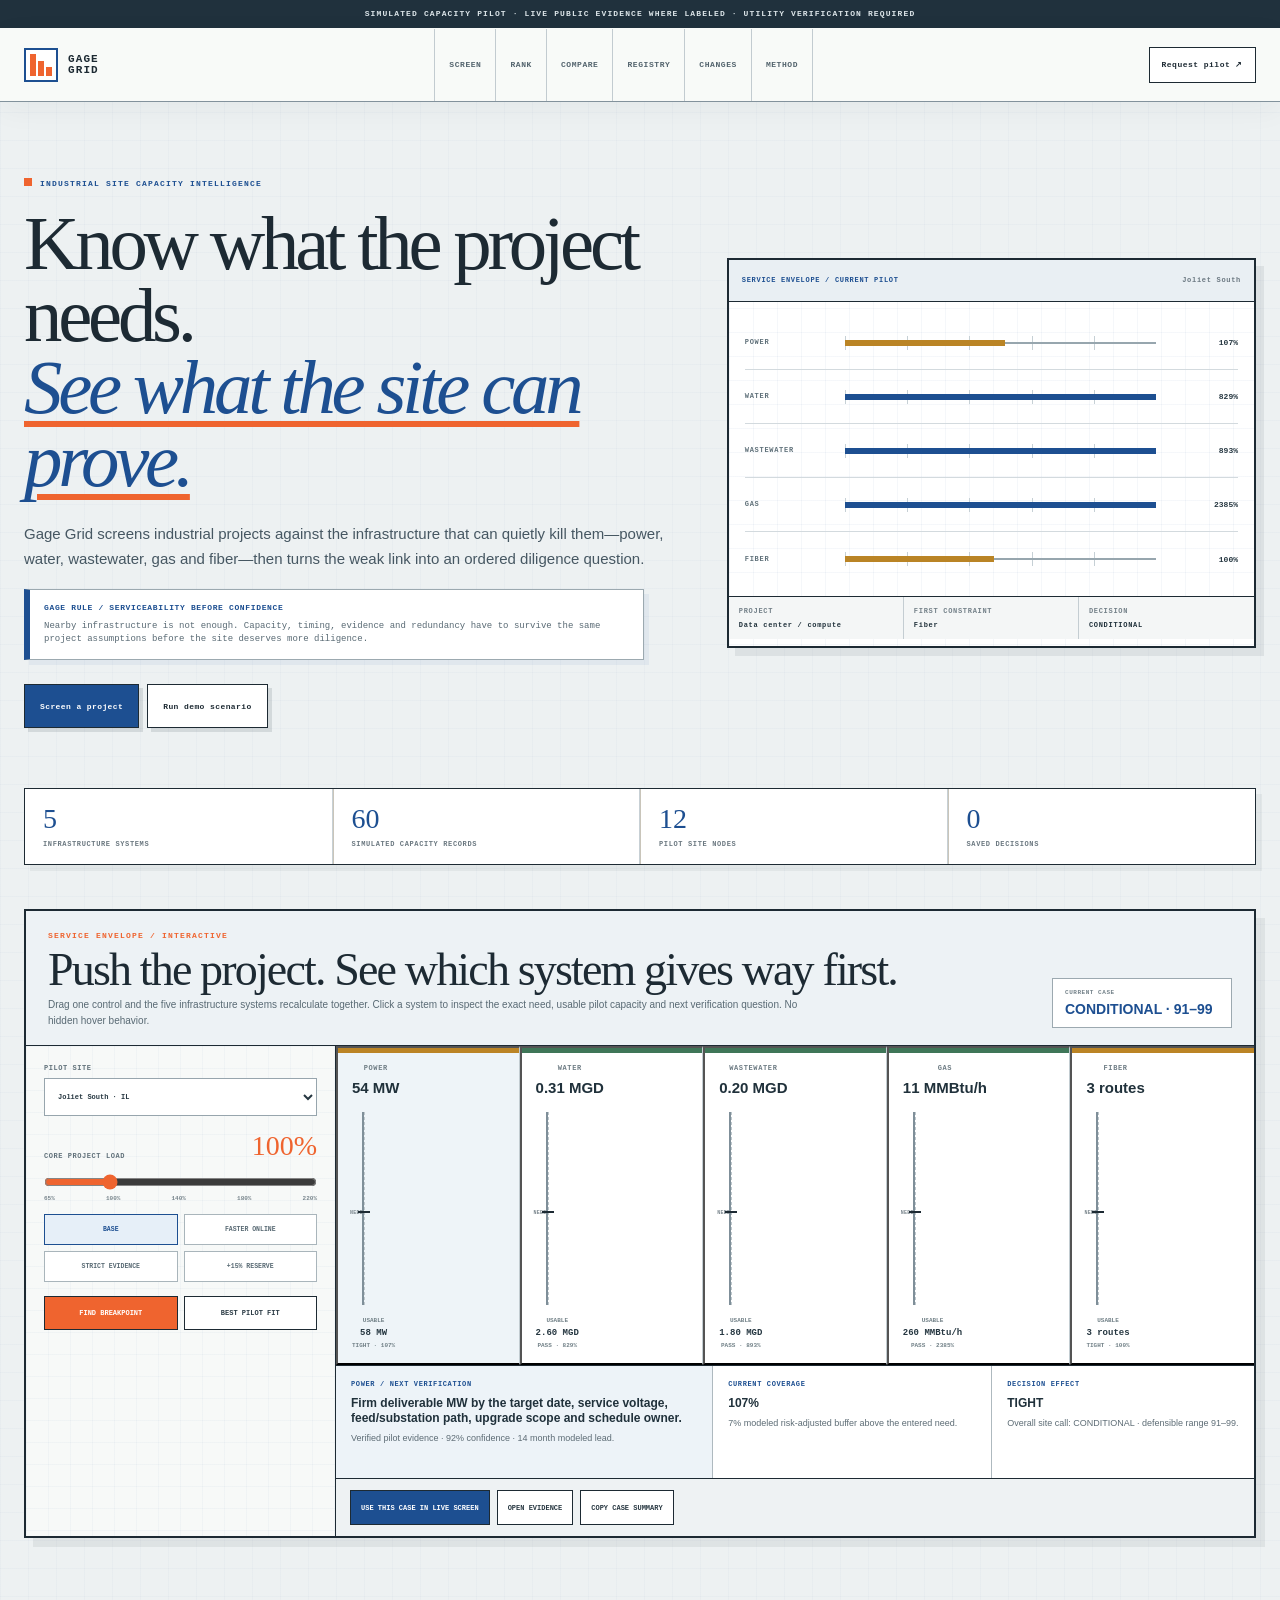
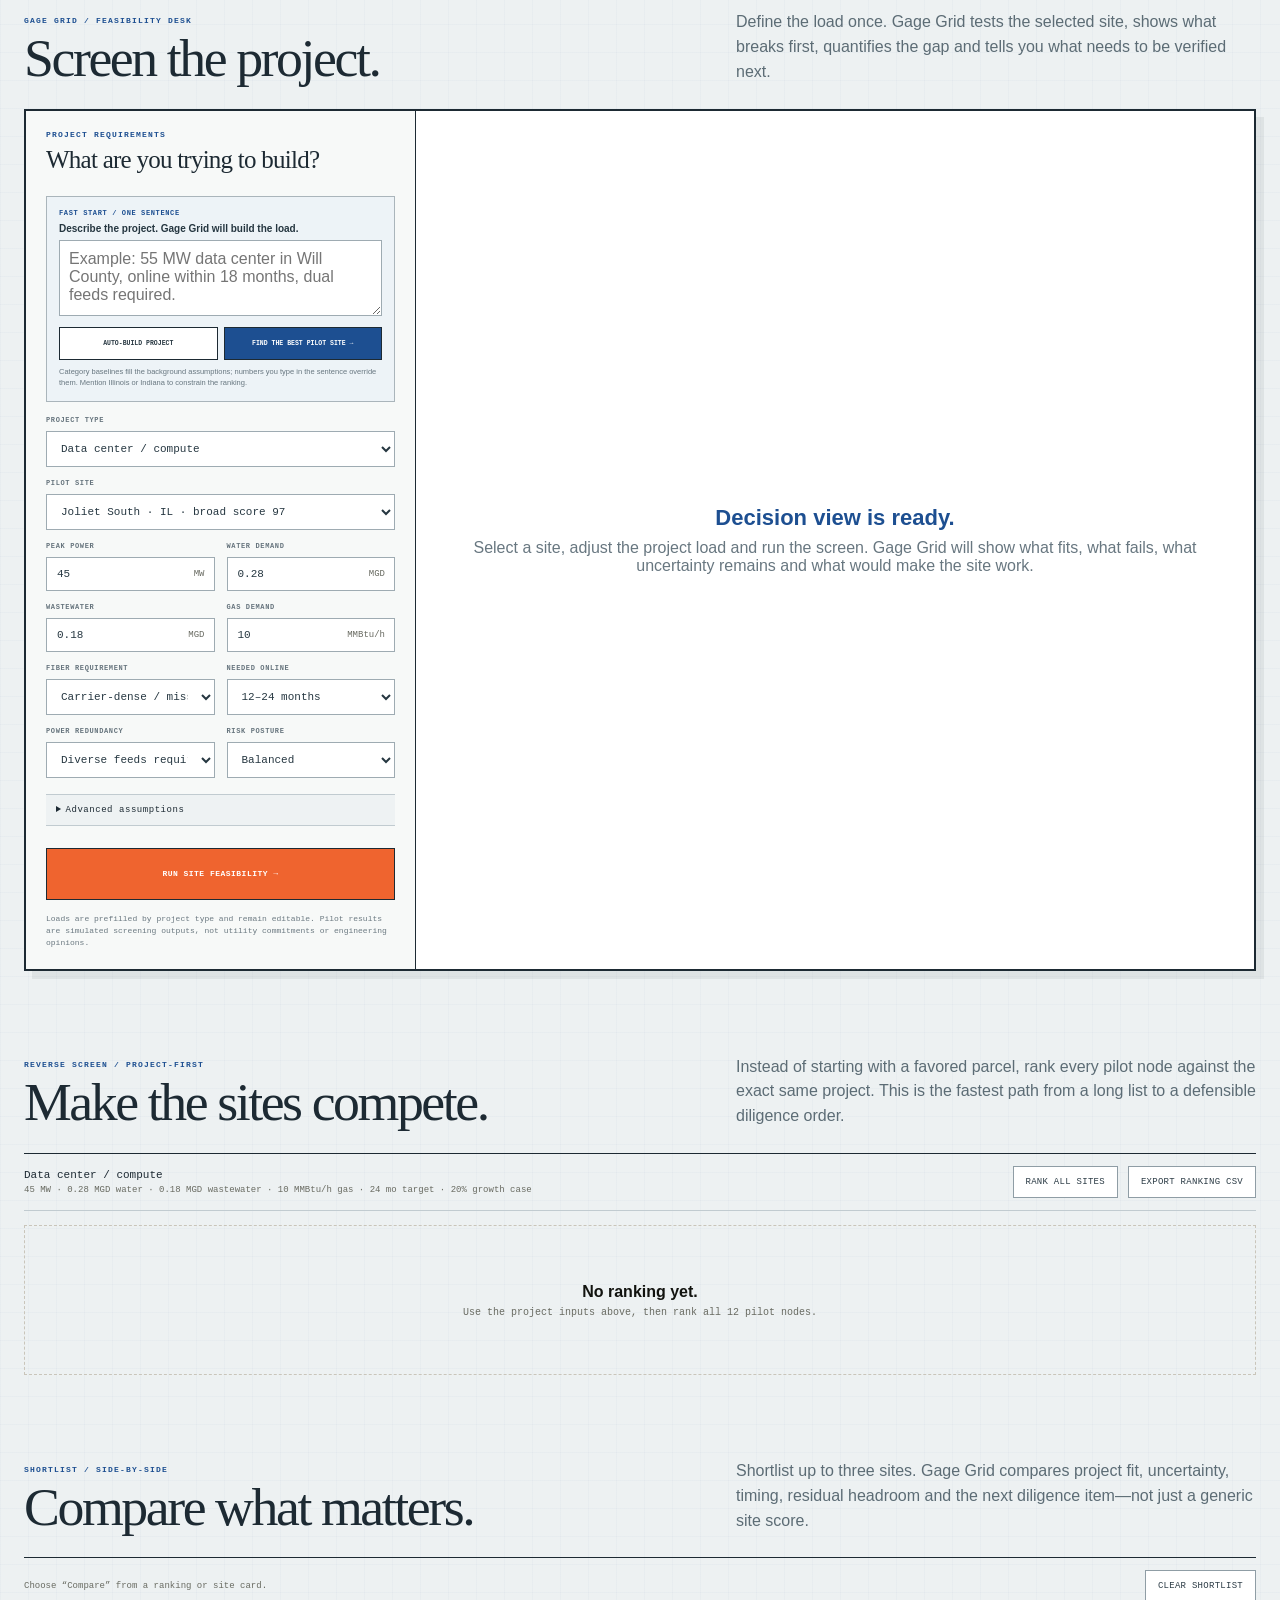
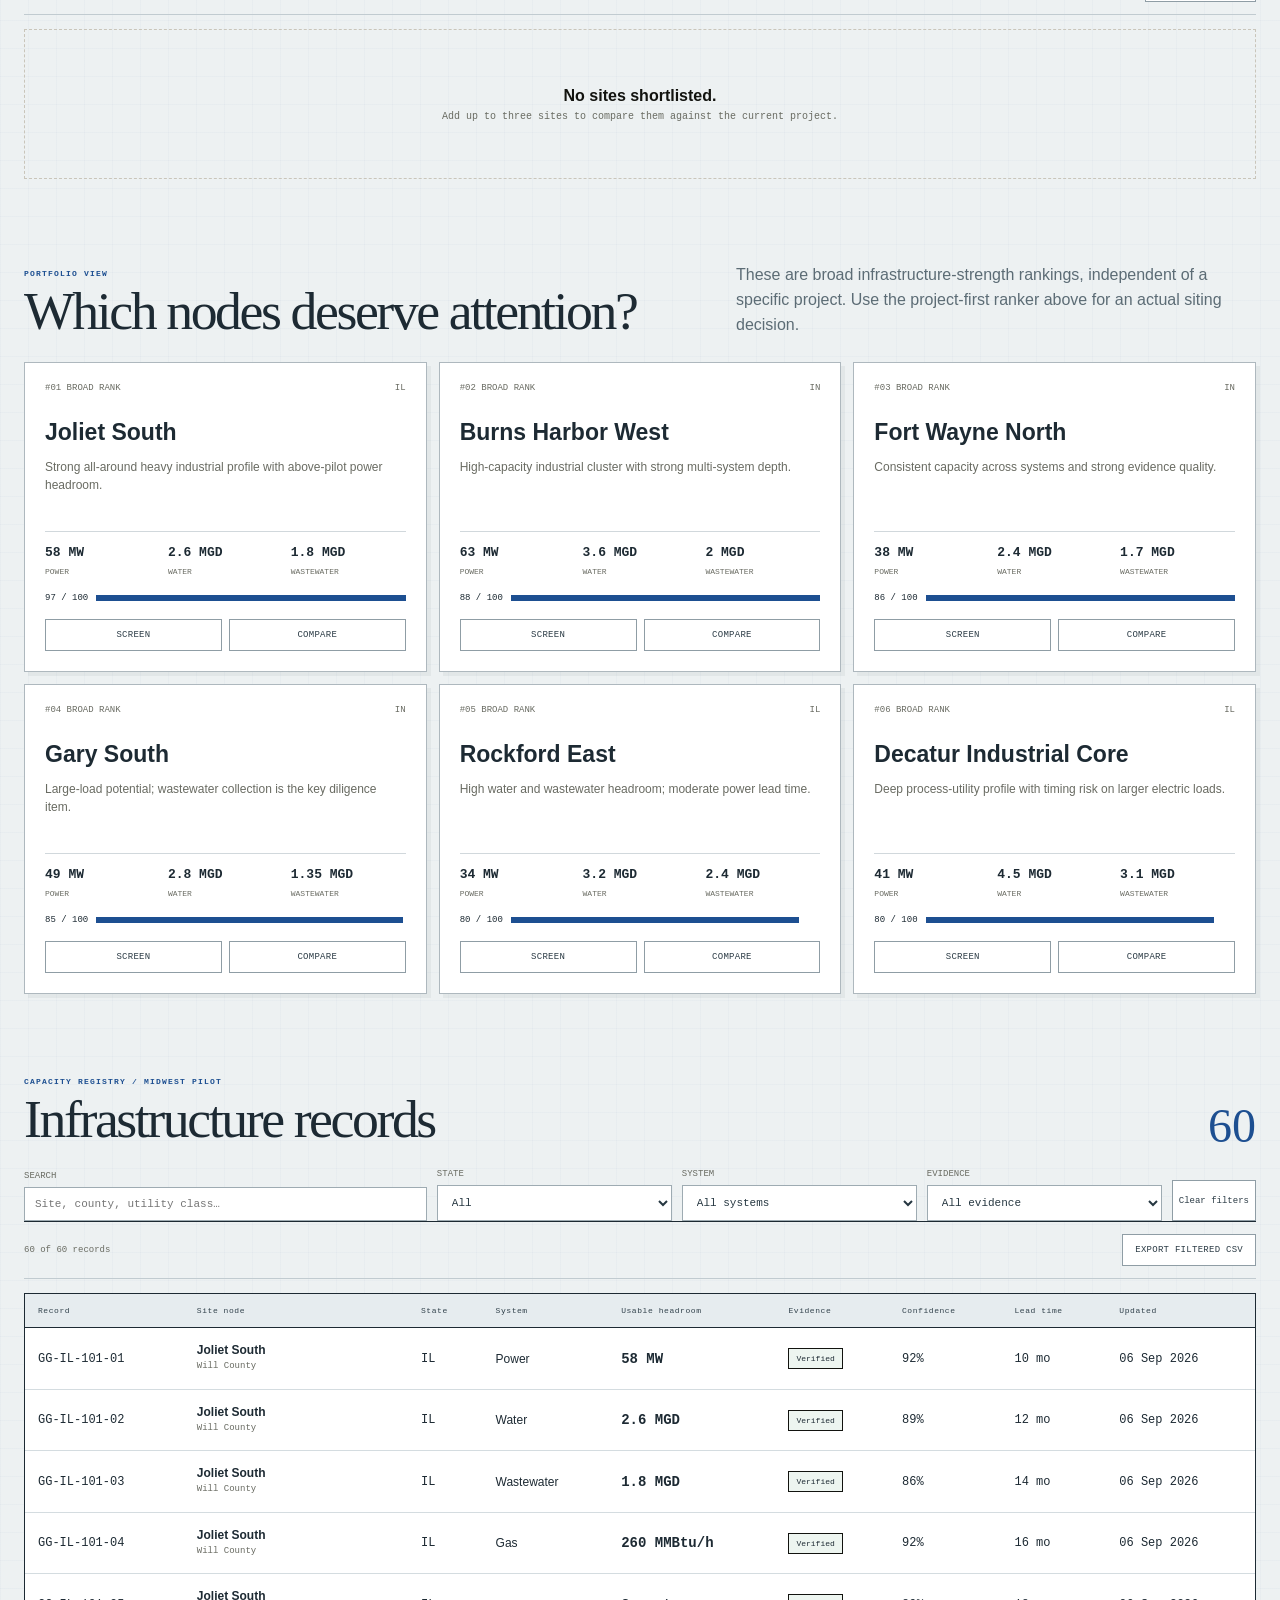
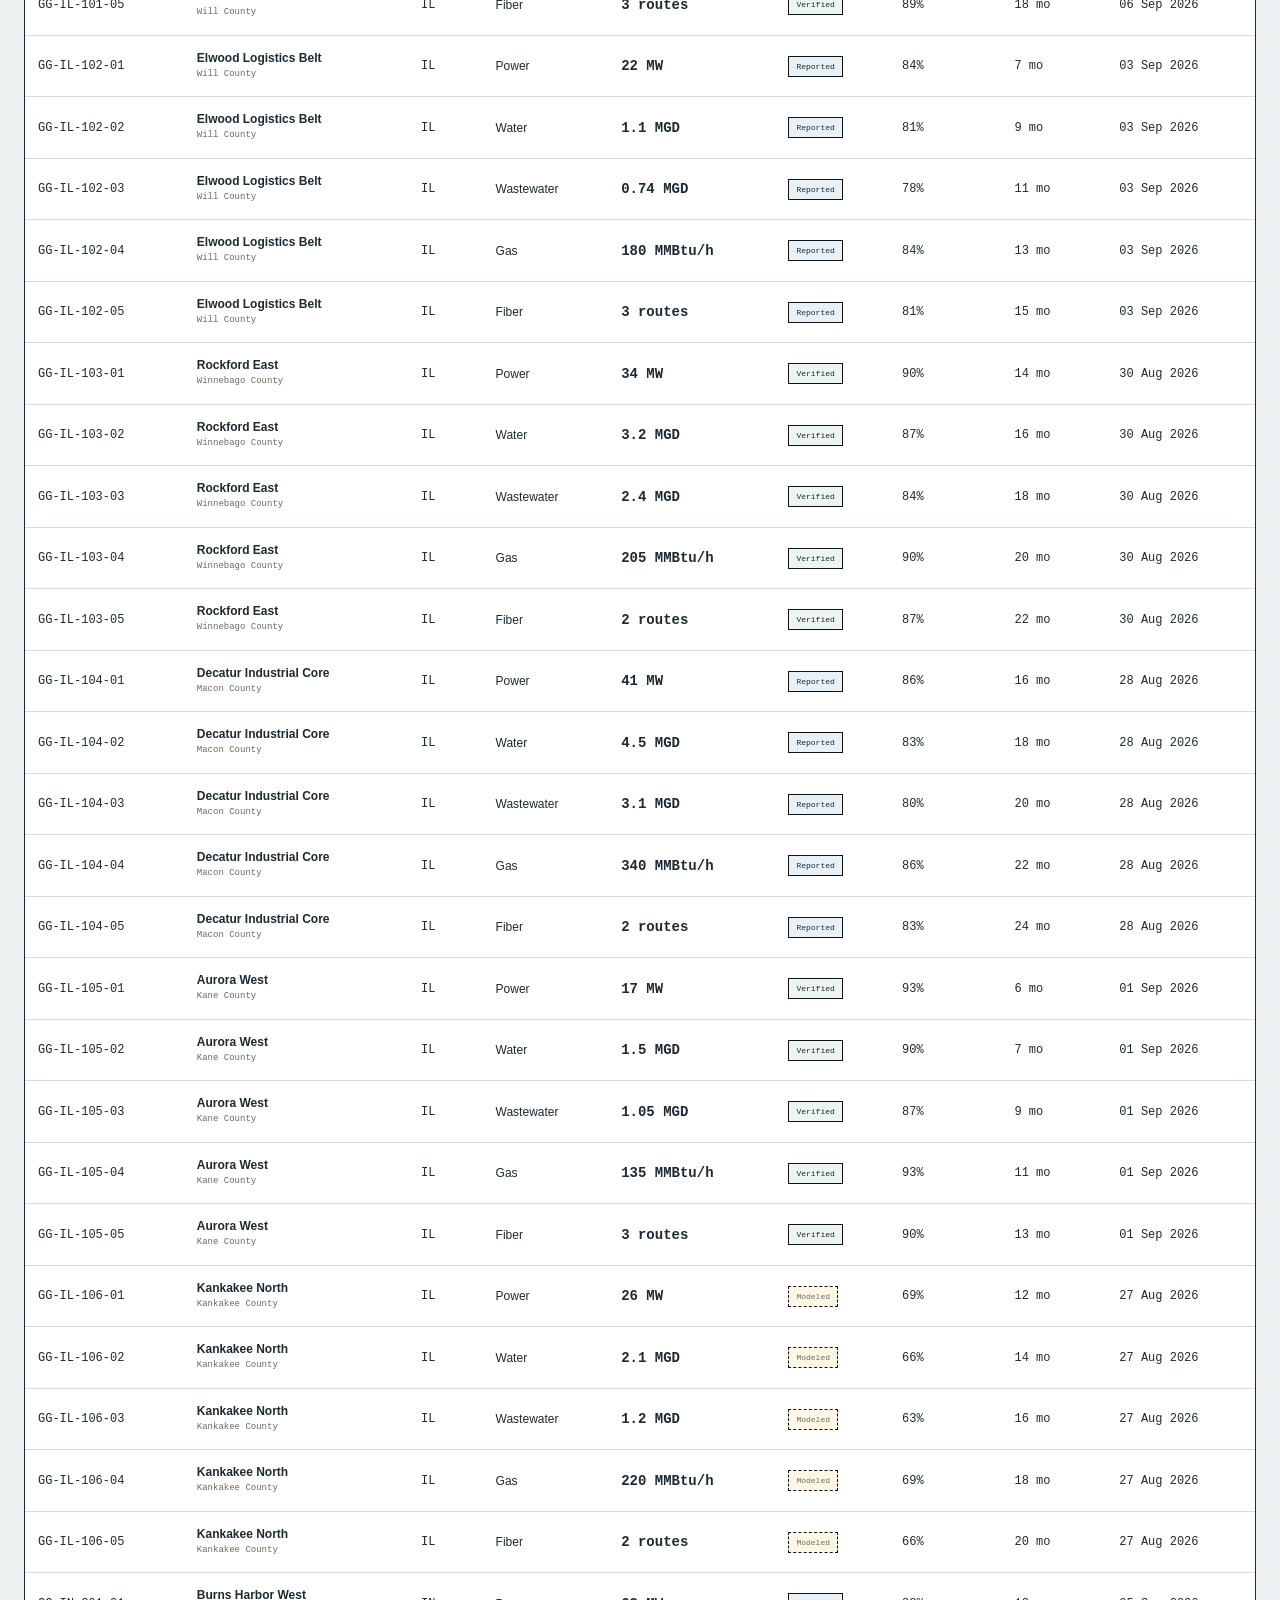
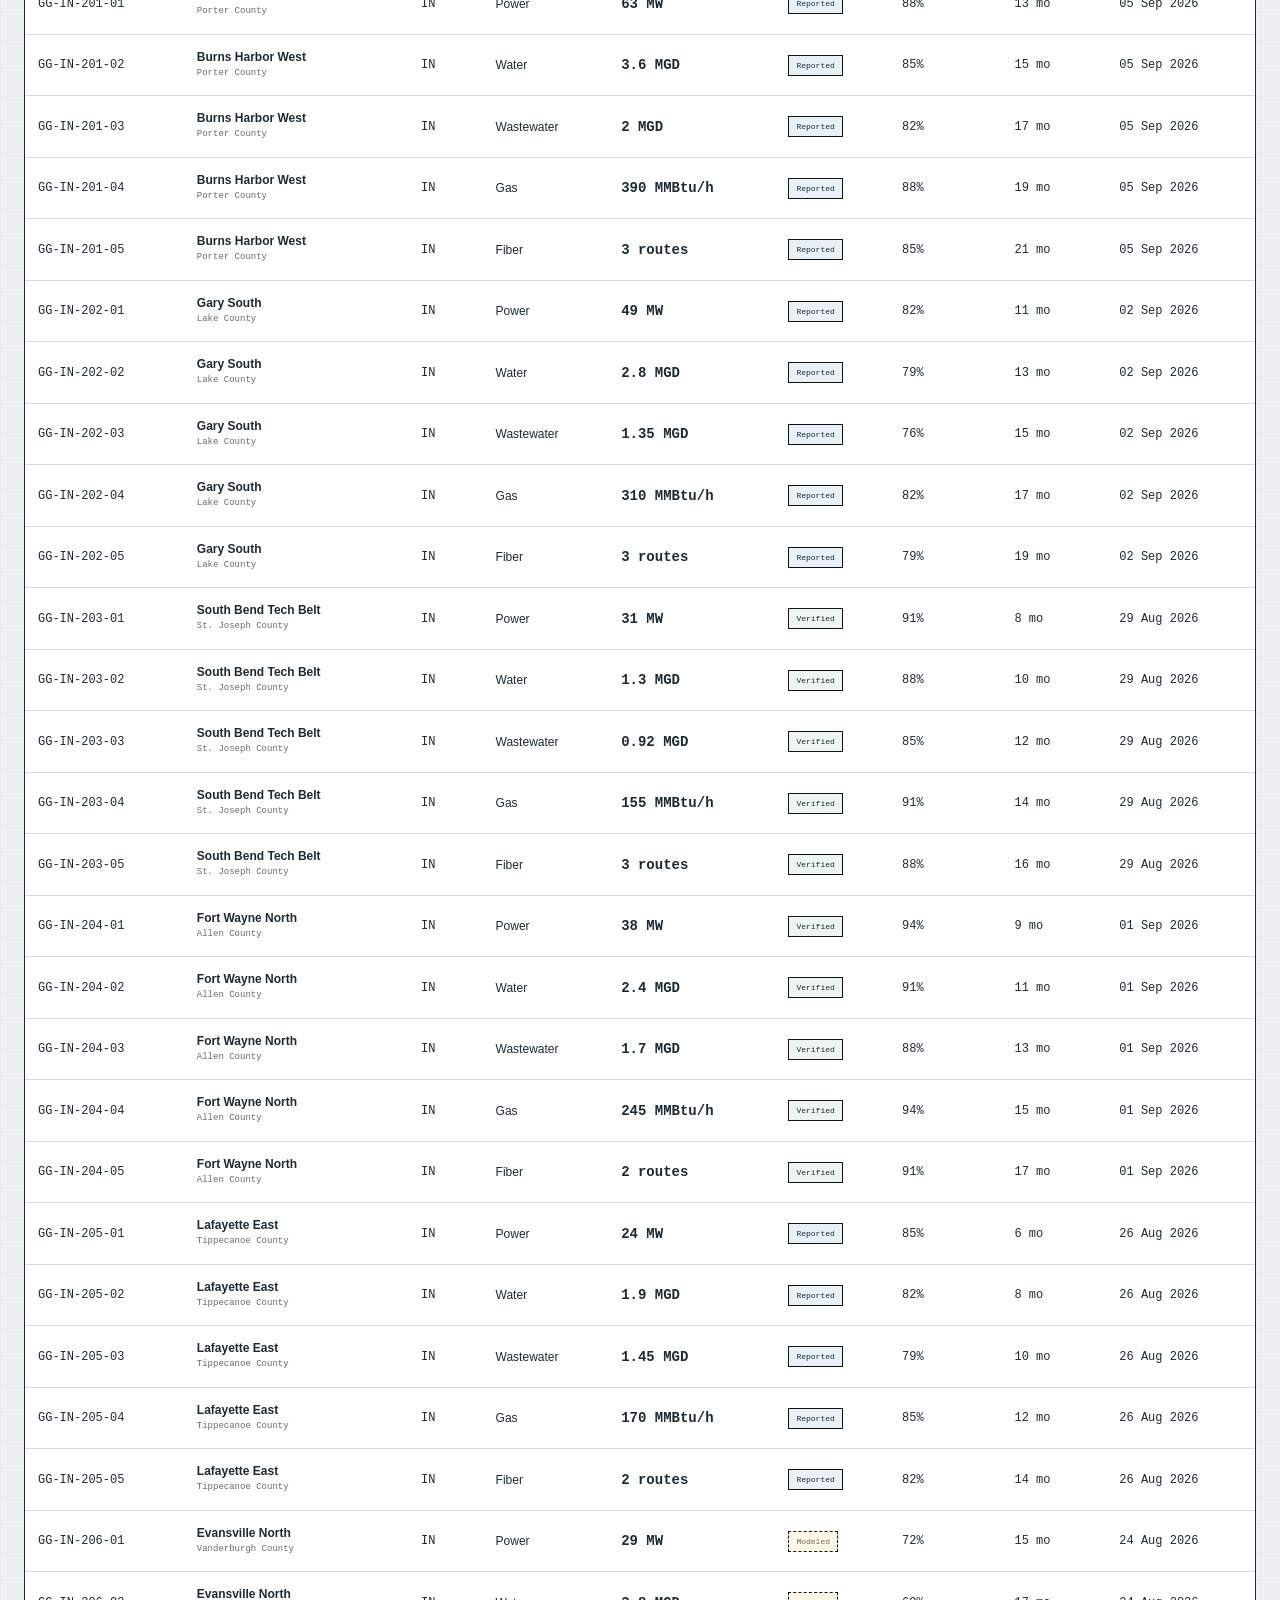
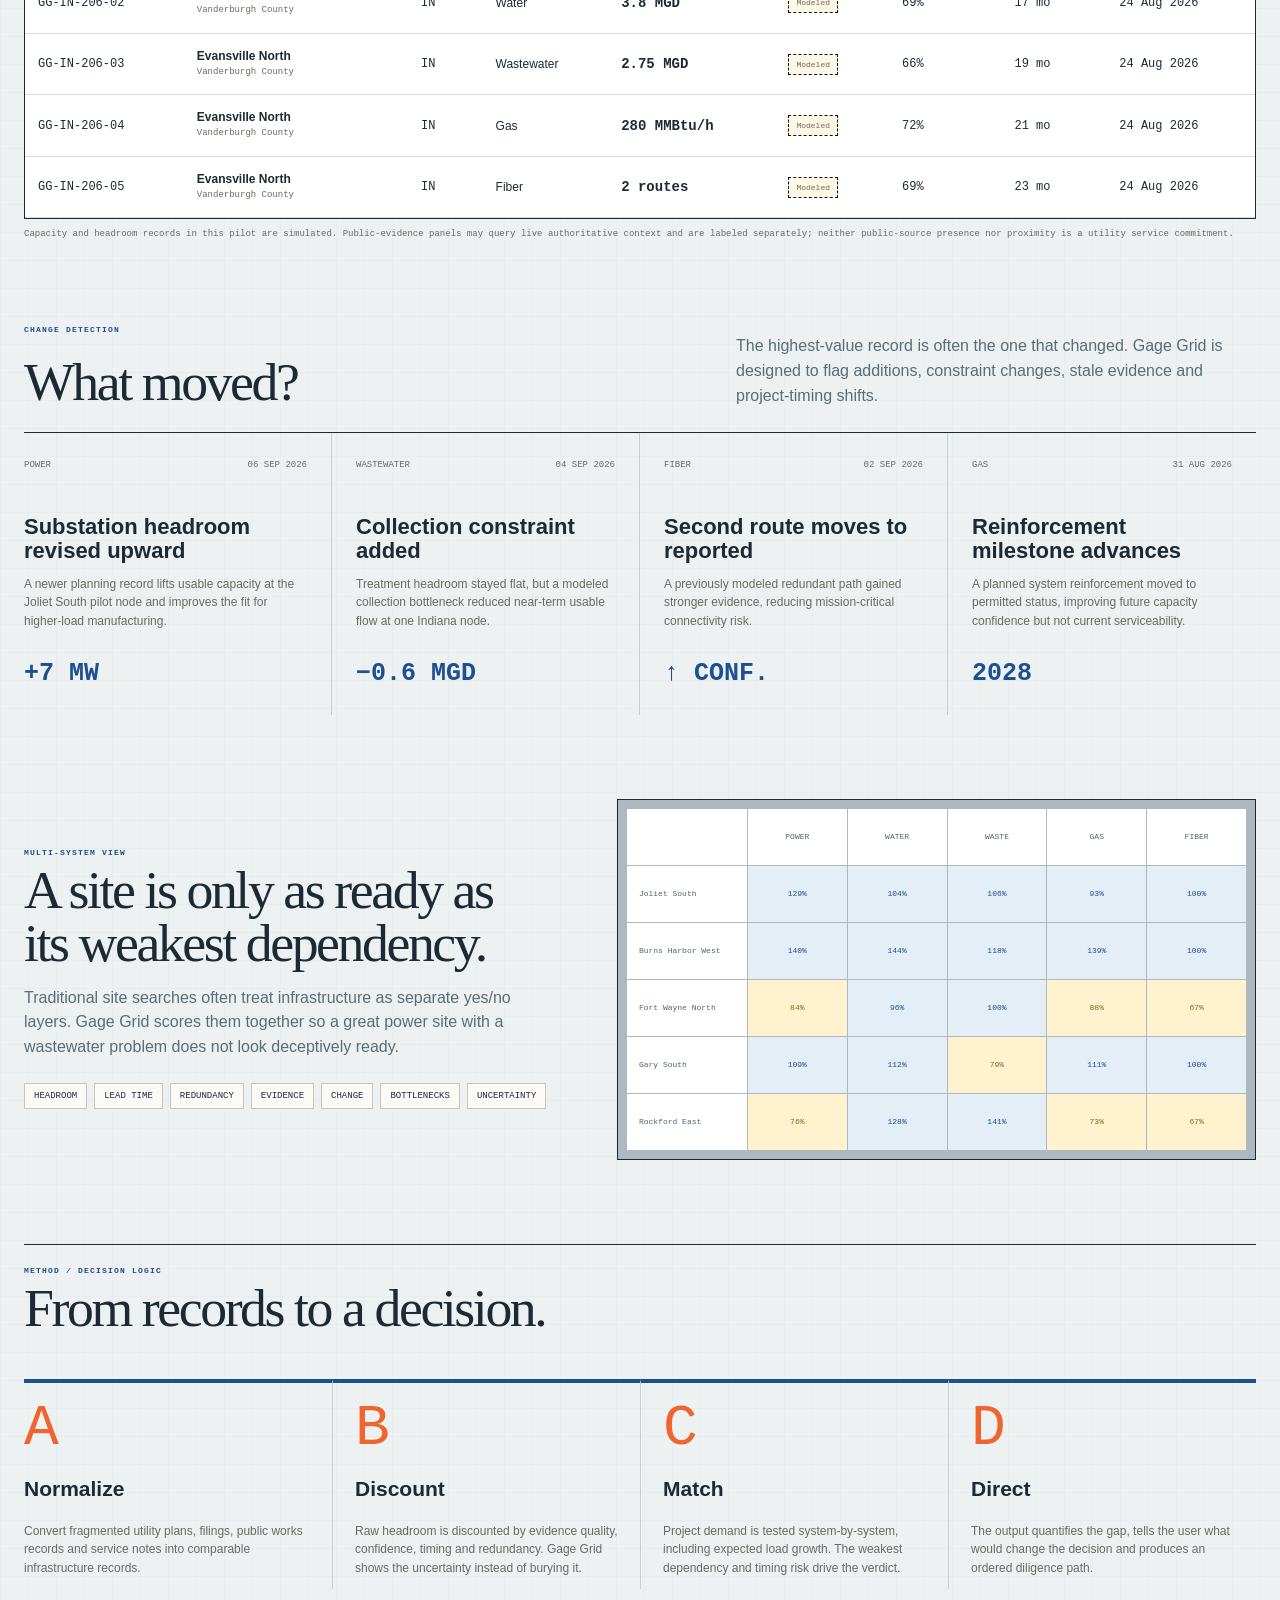
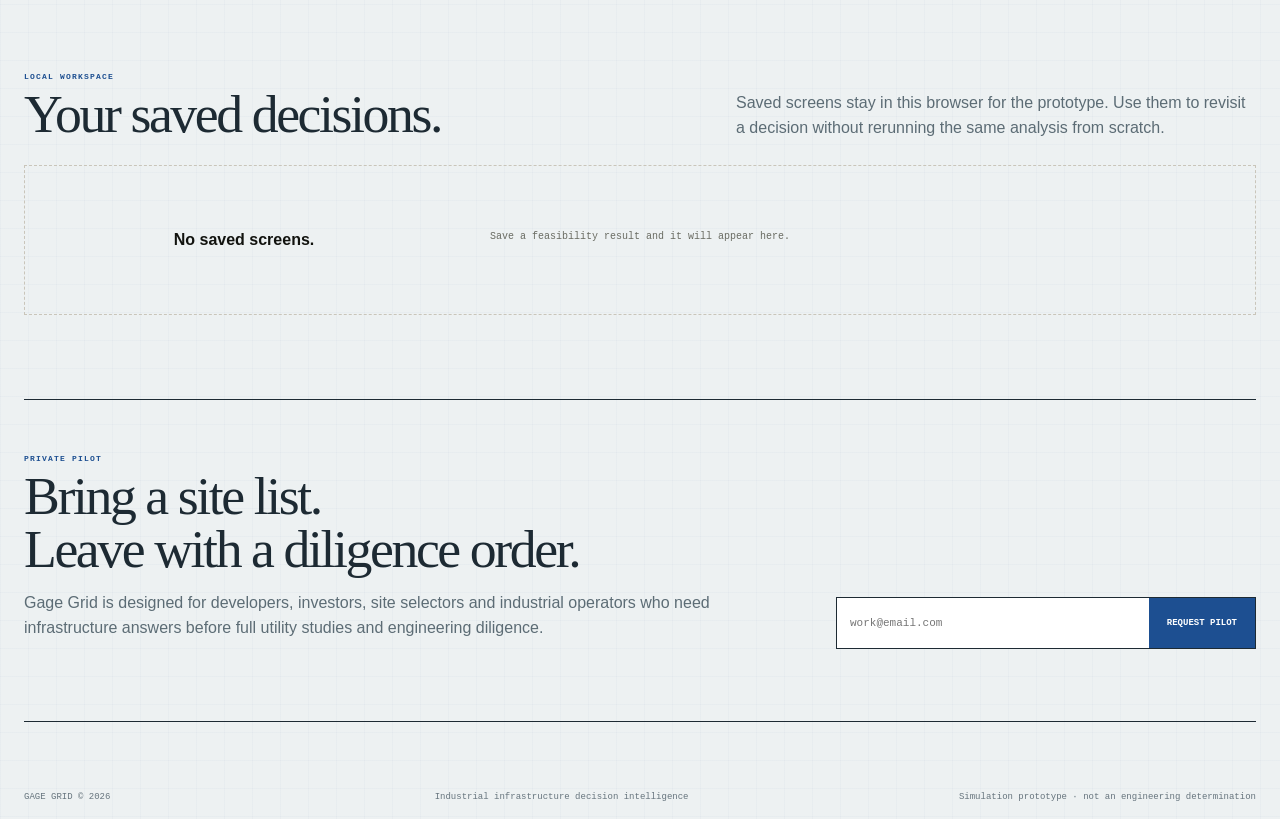
==== commit 2c212b3b: "fix: clean favicon markup in production head" ====
--- a/index.html
+++ b/index.html
@@ -12,7 +12,7 @@
 <meta property="og:url" content="https://gage-grid.vercel.app/">
 <meta name="twitter:card" content="summary">
 <link rel="canonical" href="https://gage-grid.vercel.app/">
-<link rel="icon" href="data:image/svg+xml,<svg xmlns=%22http://www.w3.org/2000/svg%22 viewBox=%220 0 100 100%22><rect width=%22100%22 height=%22100%22 fill=%22%23fbfcfa%22/><path d=%22M16 16h68v68H16z%22 fill=%22none%22 stroke=%22%231d4f91%22 stroke-width=%226%22/><path d=%22M31 69V43M50 69V31M69 69V52%22 stroke=%22%23ef642f%22 stroke-width=%228%22/></svg>"><rect width=%22100%22 height=%22100%22 fill=%22%2312130f%22/><path d=%22M20 22h60v56H20z%22 fill=%22none%22 stroke=%22%23caff42%22 stroke-width=%226%22/><path d=%22M34 62V38M50 62V46M66 62V53%22 stroke=%22%23f2efe7%22 stroke-width=%228%22/></svg>">
+<link rel="icon" href="data:image/svg+xml,%3Csvg xmlns=%22http://www.w3.org/2000/svg%22 viewBox=%220 0 100 100%22%3E%3Crect width=%22100%22 height=%22100%22 fill=%22%23fbfcfa%22/%3E%3Cpath d=%22M16 16h68v68H16z%22 fill=%22none%22 stroke=%22%231d4f91%22 stroke-width=%226%22/%3E%3Cpath d=%22M31 69V43M50 69V31M69 69V52%22 stroke=%22%23ef642f%22 stroke-width=%228%22/%3E%3C/svg%3E">
 <link rel="stylesheet" href="/styles.css">
 <link rel="stylesheet" href="/gage-native-v9.css">
 <title>Gage Grid — Industrial Site Capacity Intelligence</title>
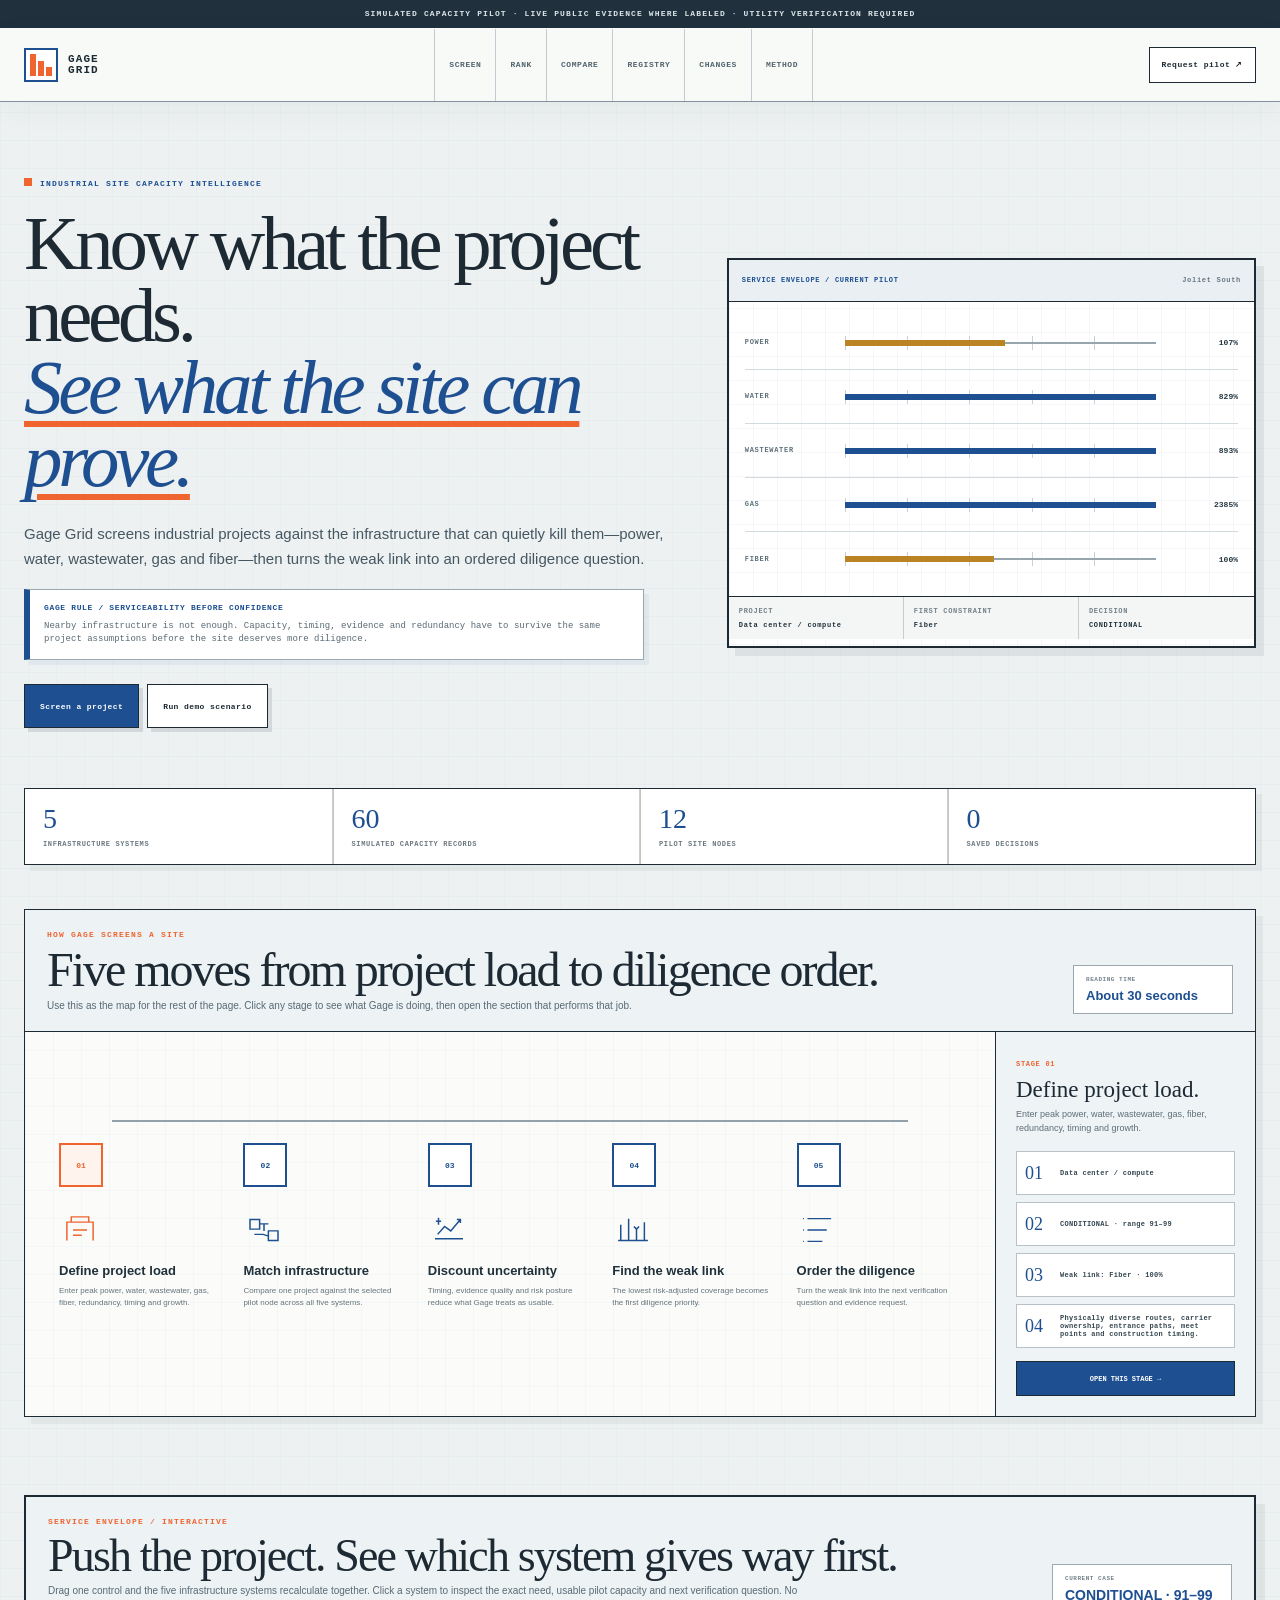
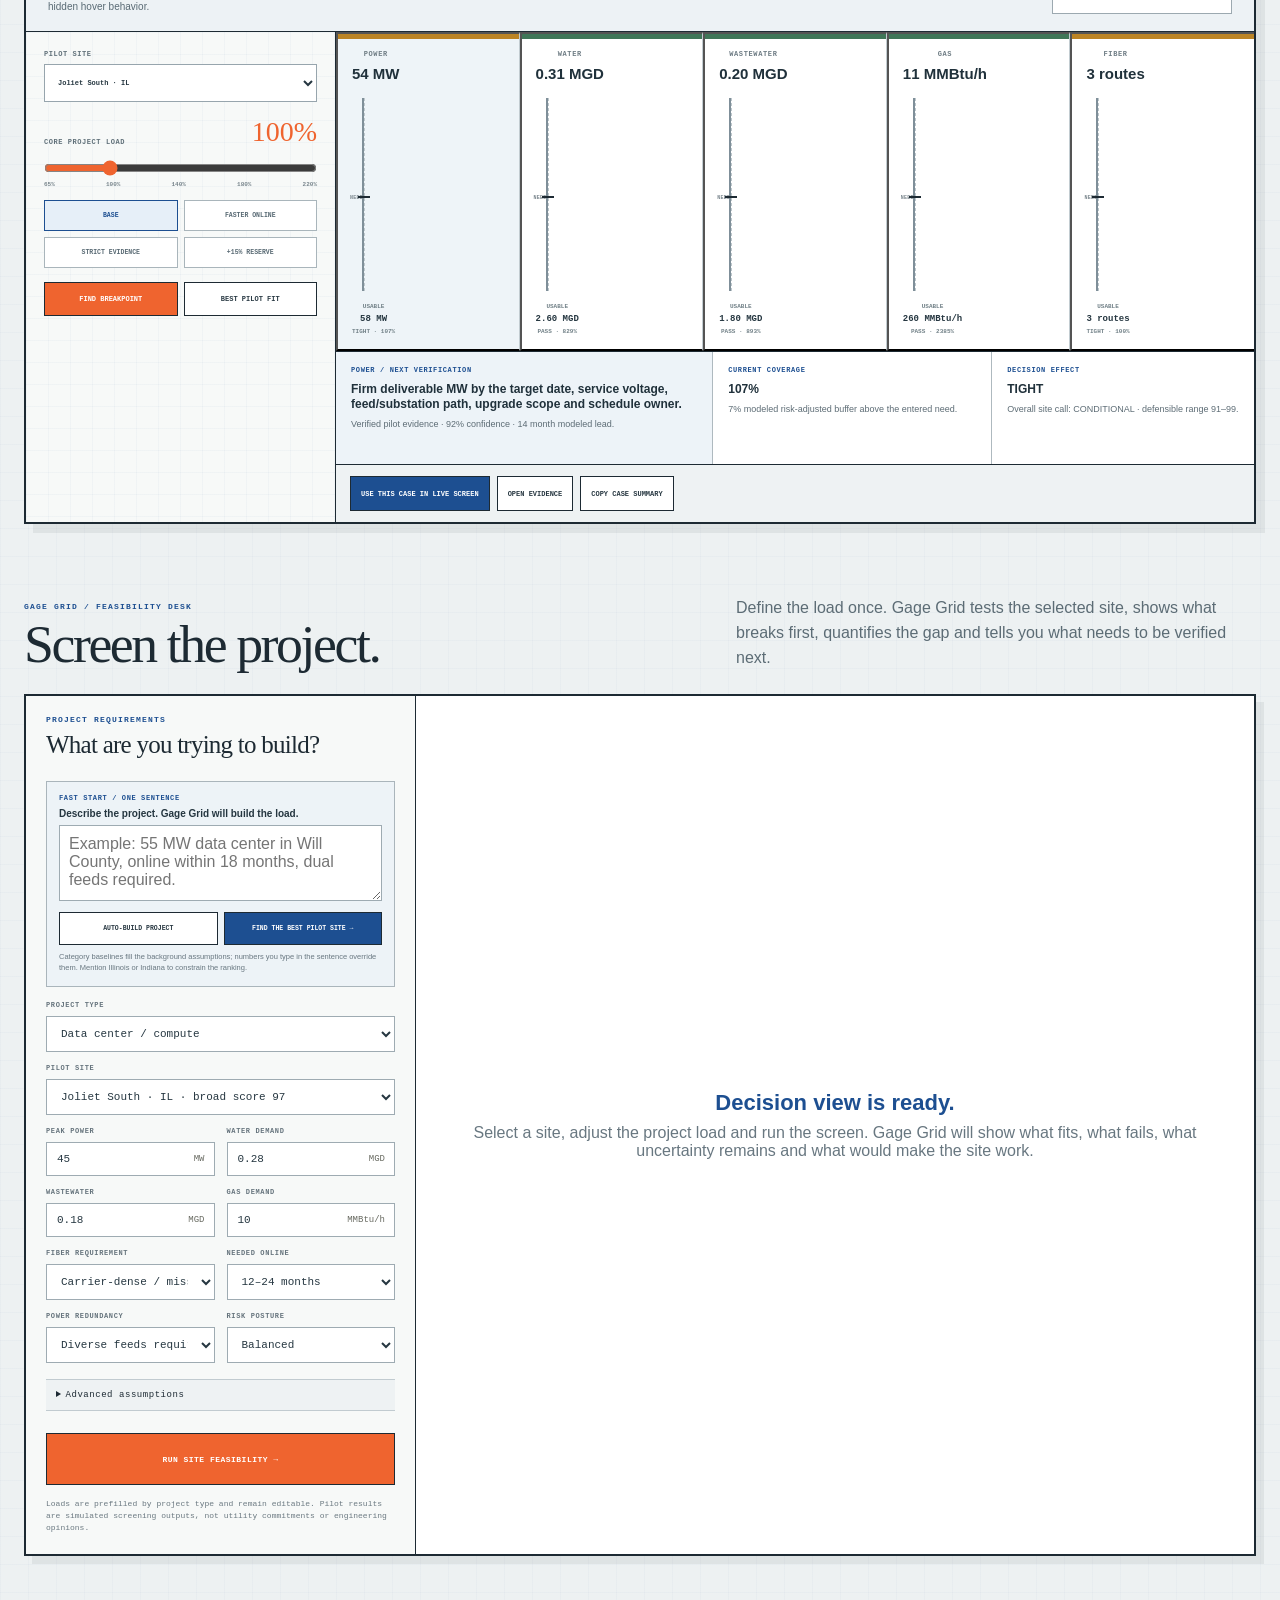
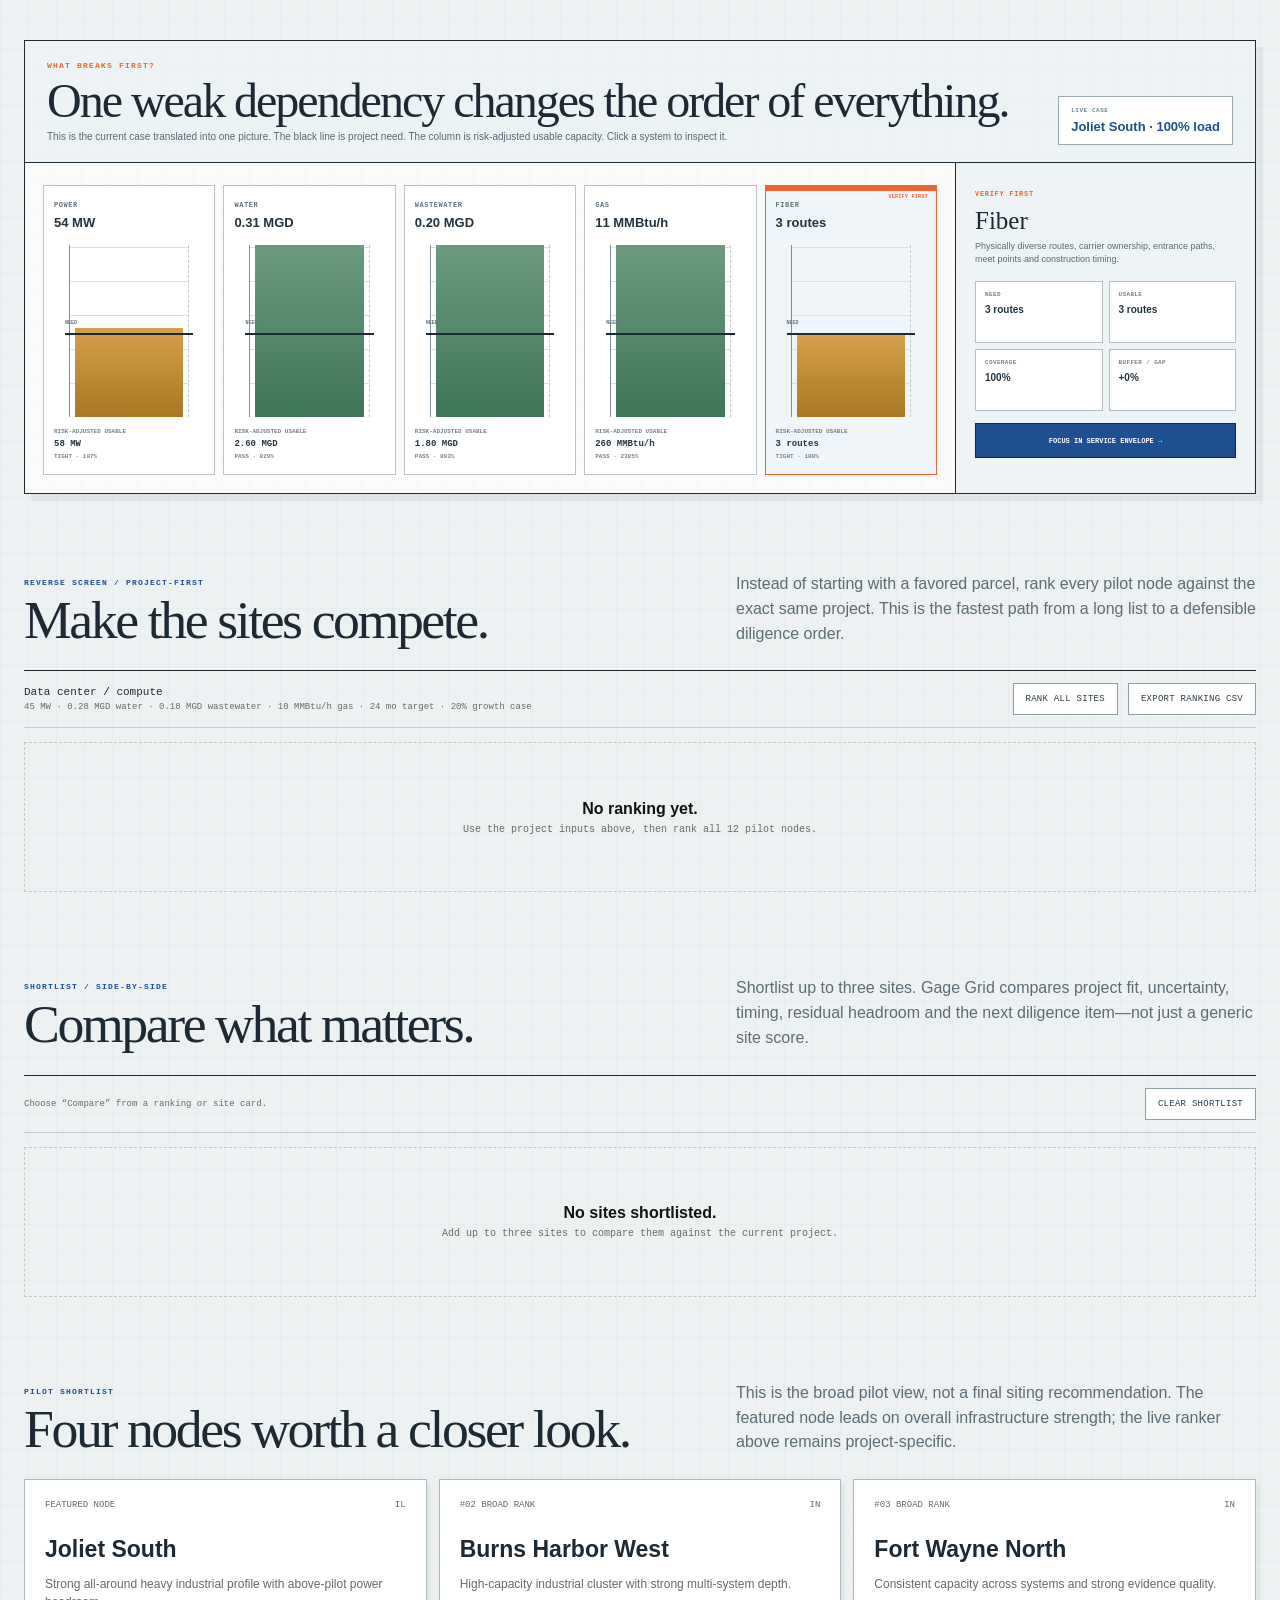
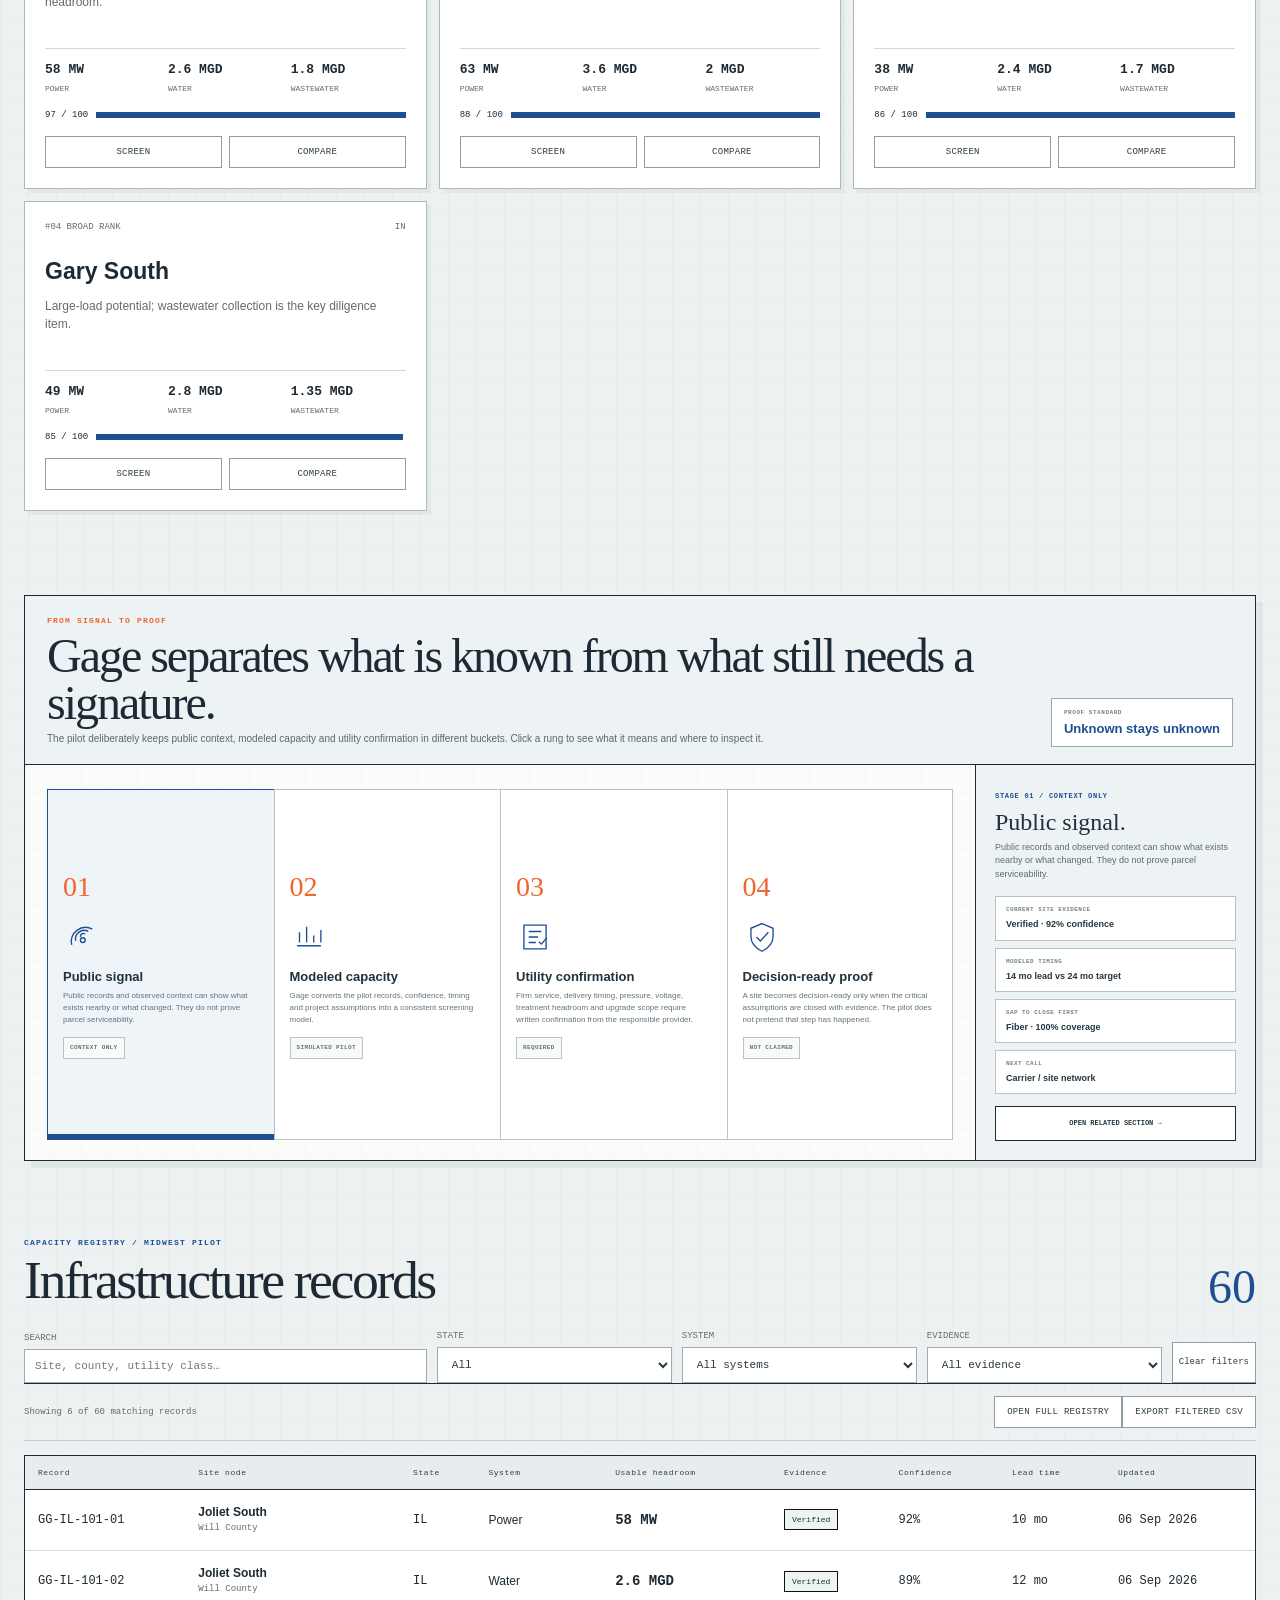
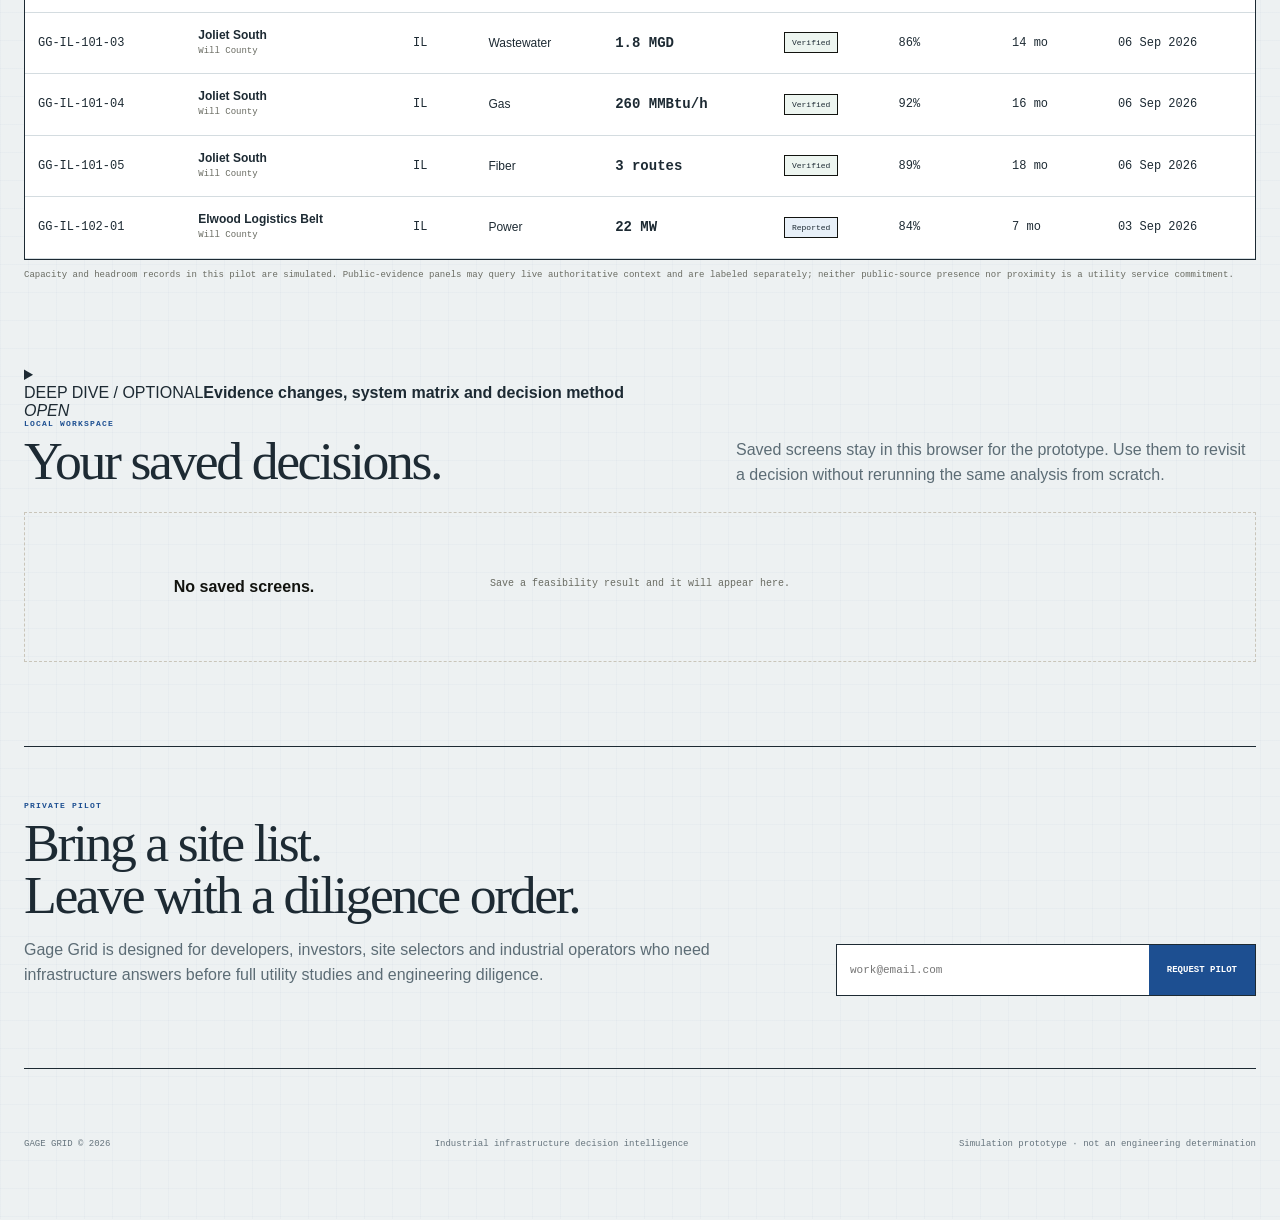
==== commit 501d2fb7: "layout: collapse secondary analysis and add registry preview control" ====
--- a/index.html
+++ b/index.html
@@ -69,20 +69,25 @@
   <div id="comparison" class="comparison empty-panel"><b>No sites shortlisted.</b><span>Add up to three sites to compare them against the current project.</span></div>
 </section>
 
-<section id="sites" class="section shell"><div class="head"><div><div class="kicker">PORTFOLIO VIEW</div><h2>Which nodes deserve attention?</h2></div><p>These are broad infrastructure-strength rankings, independent of a specific project. Use the project-first ranker above for an actual siting decision.</p></div><div class="portfolio" id="portfolio"></div></section>
+<section id="sites" class="section shell gg11-sites"><div class="head"><div><div class="kicker">PILOT SHORTLIST</div><h2>Four nodes worth a closer look.</h2></div><p>This is the broad pilot view, not a final siting recommendation. The featured node leads on overall infrastructure strength; the live ranker above remains project-specific.</p></div><div class="portfolio" id="portfolio"></div></section>
 
 <section id="registry" class="section shell"><div class="head"><div><div class="kicker">CAPACITY REGISTRY / MIDWEST PILOT</div><h2>Infrastructure records</h2></div><div class="count" id="count">60</div></div>
   <div class="filters"><label>SEARCH<input id="regSearch" placeholder="Site, county, utility class…"></label><label>STATE<select id="region"><option value="all">All</option><option value="IL">Illinois</option><option value="IN">Indiana</option></select></label><label>SYSTEM<select id="type"><option value="all">All systems</option><option>Power</option><option>Water</option><option>Wastewater</option><option>Gas</option><option>Fiber</option></select></label><label>EVIDENCE<select id="evidence"><option value="all">All evidence</option><option>Verified</option><option>Reported</option><option>Modeled</option></select></label><button class="clear" id="clear" type="button">Clear filters</button></div>
-  <div class="registry-actions"><span id="registrySummary">60 records</span><button class="smallbtn" id="exportRegistryBtn" type="button">EXPORT FILTERED CSV</button></div>
+  <div class="registry-actions"><span id="registrySummary">60 records</span><div class="gg11-registry-buttons"><button class="smallbtn" id="registryToggleBtn" type="button">OPEN FULL REGISTRY</button><button class="smallbtn" id="exportRegistryBtn" type="button">EXPORT FILTERED CSV</button></div></div>
   <div class="tablewrap"><table><thead><tr><th>Record</th><th>Site node</th><th>State</th><th>System</th><th>Usable headroom</th><th>Evidence</th><th>Confidence</th><th>Lead time</th><th>Updated</th></tr></thead><tbody id="rows"></tbody></table></div>
   <p class="note">Capacity and headroom records in this pilot are simulated. Public-evidence panels may query live authoritative context and are labeled separately; neither public-source presence nor proximity is a utility service commitment.</p>
 </section>
 
-<section id="changes" class="section shell"><div class="kicker">CHANGE DETECTION</div><div class="head"><h2>What moved?</h2><p>The highest-value record is often the one that changed. Gage Grid is designed to flag additions, constraint changes, stale evidence and project-timing shifts.</p></div><div class="changegrid" id="changeGrid"></div></section>
+<details id="gg11DeepDive" class="gg11-deep-dive shell">
+  <summary><div><span>DEEP DIVE / OPTIONAL</span><strong>Evidence changes, system matrix and decision method</strong></div><em>OPEN</em></summary>
+  <div class="gg11-deep-dive-body">
+    <section id="changes" class="section"><div class="kicker">CHANGE DETECTION</div><div class="head"><h2>What moved?</h2><p>The highest-value record is often the one that changed. Gage Grid flags additions, constraint changes, stale evidence and project-timing shifts.</p></div><div class="changegrid" id="changeGrid"></div></section>
 
-<section class="section shell split"><div class="split-copy"><div class="kicker">MULTI-SYSTEM VIEW</div><h2>A site is only as ready as its weakest dependency.</h2><p>Traditional site searches often treat infrastructure as separate yes/no layers. Gage Grid scores them together so a great power site with a wastewater problem does not look deceptively ready.</p><div class="tags"><span>HEADROOM</span><span>LEAD TIME</span><span>REDUNDANCY</span><span>EVIDENCE</span><span>CHANGE</span><span>BOTTLENECKS</span><span>UNCERTAINTY</span></div></div><div class="matrix" id="matrix"></div></section>
+    <section class="section split"><div class="split-copy"><div class="kicker">MULTI-SYSTEM VIEW</div><h2>A site is only as ready as its weakest dependency.</h2><p>Traditional site searches often treat infrastructure as separate yes/no layers. Gage Grid scores them together so a great power site with a wastewater problem does not look deceptively ready.</p><div class="tags"><span>HEADROOM</span><span>LEAD TIME</span><span>REDUNDANCY</span><span>EVIDENCE</span><span>CHANGE</span><span>BOTTLENECKS</span><span>UNCERTAINTY</span></div></div><div class="matrix" id="matrix"></div></section>
 
-<section id="method" class="section shell method"><div class="kicker">METHOD / DECISION LOGIC</div><h2>From records to a decision.</h2><div class="methodgrid"><article><div class="letter">A</div><h3>Normalize</h3><p>Convert fragmented utility plans, filings, public works records and service notes into comparable infrastructure records.</p></article><article><div class="letter">B</div><h3>Discount</h3><p>Raw headroom is discounted by evidence quality, confidence, timing and redundancy. Gage Grid shows the uncertainty instead of burying it.</p></article><article><div class="letter">C</div><h3>Match</h3><p>Project demand is tested system-by-system, including expected load growth. The weakest dependency and timing risk drive the verdict.</p></article><article><div class="letter">D</div><h3>Direct</h3><p>The output quantifies the gap, tells the user what would change the decision and produces an ordered diligence path.</p></article></div></section>
+    <section id="method" class="section method"><div class="kicker">METHOD / DECISION LOGIC</div><h2>From records to a decision.</h2><div class="methodgrid"><article><div class="letter">A</div><h3>Normalize</h3><p>Convert fragmented utility plans, filings, public works records and service notes into comparable infrastructure records.</p></article><article><div class="letter">B</div><h3>Discount</h3><p>Raw headroom is discounted by evidence quality, confidence, timing and redundancy. Gage Grid shows the uncertainty instead of burying it.</p></article><article><div class="letter">C</div><h3>Match</h3><p>Project demand is tested system-by-system, including expected load growth. The weakest dependency and timing risk drive the verdict.</p></article><article><div class="letter">D</div><h3>Direct</h3><p>The output quantifies the gap, tells the user what would change the decision and produces an ordered diligence path.</p></article></div></section>
+  </div>
+</details>
 
 <section class="section shell saved-section"><div class="head"><div><div class="kicker">LOCAL WORKSPACE</div><h2>Your saved decisions.</h2></div><p>Saved screens stay in this browser for the prototype. Use them to revisit a decision without rerunning the same analysis from scratch.</p></div><div id="savedScreens" class="saved-grid empty-panel"><b>No saved screens.</b><span>Save a feasibility result and it will appear here.</span></div></section>
 
--- a/gage-native-v9.css
+++ b/gage-native-v9.css
@@ -1011,3 +1011,519 @@
 @media(prefers-reduced-motion:reduce){
   *{scroll-behavior:auto!important;transition:none!important;animation:none!important}
 }
+
+
+/* V10 INFOGRAPHICS — native explanatory modules */
+.gg10-infographic{
+  width:min(1320px,calc(100% - 48px));
+  margin:0 auto 78px;
+  border:1px solid var(--gg-ink);
+  background:
+    linear-gradient(rgba(29,79,145,.026) 1px,transparent 1px),
+    linear-gradient(90deg,rgba(29,79,145,.026) 1px,transparent 1px),
+    #fbfcfa;
+  background-size:28px 28px,28px 28px,auto;
+  box-shadow:7px 7px 0 rgba(29,42,51,.055);
+  overflow:hidden;
+}
+.gg10-info-head{
+  display:grid;
+  grid-template-columns:minmax(0,1fr) auto;
+  gap:22px;
+  align-items:end;
+  padding:21px 22px 17px;
+  border-bottom:1px solid var(--gg-ink);
+  background:rgba(235,241,245,.9);
+}
+.gg10-info-head .kicker{color:var(--gg-orange)!important}
+.gg10-info-head h2{
+  margin:7px 0 5px;
+  color:var(--gg-ink);
+  font:400 clamp(30px,4vw,48px)/.98 var(--gg-serif);
+  letter-spacing:-.042em;
+}
+.gg10-info-head p{
+  max-width:780px;
+  margin:0;
+  color:#586972;
+  font-size:10px;
+  line-height:1.58;
+}
+.gg10-info-badge{
+  min-width:160px;
+  padding:10px 12px;
+  border:1px solid #9ba8af;
+  background:#fff;
+}
+.gg10-info-badge span{
+  display:block;
+  color:#748189;
+  font:800 6px var(--gg-mono);
+  letter-spacing:.09em;
+}
+.gg10-info-badge strong{
+  display:block;
+  margin-top:5px;
+  color:var(--gg-blue);
+  font-size:13px;
+}
+
+/* infographic 1: workflow */
+.gg10-workflow-body{
+  display:grid;
+  grid-template-columns:minmax(0,1fr) 260px;
+}
+.gg10-workflow-track{
+  position:relative;
+  display:grid;
+  grid-template-columns:repeat(5,1fr);
+  min-height:290px;
+  padding:28px 24px 24px;
+}
+.gg10-workflow-track:before{
+  content:"";
+  position:absolute;
+  left:9%;
+  right:9%;
+  top:88px;
+  height:2px;
+  background:#93a2aa;
+}
+.gg10-step{
+  position:relative;
+  border:0;
+  background:transparent;
+  padding:0 10px;
+  text-align:left;
+  cursor:pointer;
+  color:var(--gg-ink);
+}
+.gg10-step:focus-visible{
+  outline:2px solid var(--gg-orange);
+  outline-offset:4px;
+}
+.gg10-step-num{
+  position:relative;
+  z-index:2;
+  width:44px;
+  height:44px;
+  display:grid;
+  place-items:center;
+  border:2px solid var(--gg-blue);
+  background:#fff;
+  color:var(--gg-blue);
+  font:800 8px var(--gg-mono);
+}
+.gg10-step.active .gg10-step-num{
+  border-color:var(--gg-orange);
+  background:#fff3ee;
+  color:var(--gg-orange);
+}
+.gg10-step-icon{
+  height:58px;
+  display:flex;
+  align-items:center;
+  margin-top:14px;
+}
+.gg10-step-icon svg{
+  width:42px;
+  height:42px;
+  stroke:var(--gg-blue);
+  fill:none;
+  stroke-width:1.7;
+}
+.gg10-step.active .gg10-step-icon svg{stroke:var(--gg-orange)}
+.gg10-step-title{
+  display:block;
+  margin-top:4px;
+  color:#20313b;
+  font-size:13px;
+  line-height:1.16;
+}
+.gg10-step-copy{
+  display:block;
+  margin-top:7px;
+  color:#65747c;
+  font-size:8px;
+  line-height:1.5;
+}
+.gg10-workflow-output{
+  border-left:1px solid var(--gg-ink);
+  background:#eef3f6;
+  padding:20px;
+}
+.gg10-workflow-output>span{
+  color:var(--gg-orange);
+  font:800 7px var(--gg-mono);
+  letter-spacing:.1em;
+}
+.gg10-workflow-output h3{
+  margin:8px 0 6px;
+  color:var(--gg-ink);
+  font:400 23px/1.04 var(--gg-serif);
+}
+.gg10-workflow-output p{
+  margin:0;
+  color:#5e6e77;
+  font-size:9px;
+  line-height:1.55;
+}
+.gg10-output-list{
+  display:grid;
+  gap:7px;
+  margin-top:15px;
+}
+.gg10-output-list div{
+  display:grid;
+  grid-template-columns:26px 1fr;
+  gap:9px;
+  align-items:center;
+  min-height:44px;
+  padding:7px 8px;
+  border:1px solid #b7c1c6;
+  background:#fff;
+}
+.gg10-output-list b{
+  color:var(--gg-blue);
+  font:400 18px/1 var(--gg-serif);
+}
+.gg10-output-list span{
+  color:#34454f;
+  font:800 7px var(--gg-mono);
+  letter-spacing:.04em;
+}
+
+/* infographic 2: weakest dependency */
+.gg10-break-body{
+  display:grid;
+  grid-template-columns:minmax(0,1fr) 300px;
+}
+.gg10-break-gauges{
+  display:grid;
+  grid-template-columns:repeat(5,1fr);
+  min-height:330px;
+  padding:22px 18px 18px;
+  gap:8px;
+}
+.gg10-break-card{
+  position:relative;
+  min-width:0;
+  border:1px solid #b8c3c8;
+  background:#fff;
+  padding:13px 10px 12px;
+  cursor:pointer;
+  text-align:left;
+  color:var(--gg-ink);
+}
+.gg10-break-card:hover,.gg10-break-card.active{
+  border-color:var(--gg-blue);
+  background:#f0f5f9;
+}
+.gg10-break-card.weakest{
+  border-color:var(--gg-orange);
+  box-shadow:inset 0 5px 0 var(--gg-orange);
+}
+.gg10-break-label{
+  display:block;
+  color:#62717a;
+  font:800 7px var(--gg-mono);
+  letter-spacing:.08em;
+}
+.gg10-break-need{
+  display:block;
+  margin-top:6px;
+  color:#22333d;
+  font-size:13px;
+}
+.gg10-column-wrap{
+  position:relative;
+  height:172px;
+  margin:15px 15px 11px;
+  border-left:1px solid #7f8e97;
+  border-right:1px dashed #c0c9ce;
+  background:repeating-linear-gradient(0deg,transparent 0 33px,#d8e0e3 33px 34px);
+}
+.gg10-column-fill{
+  position:absolute;
+  left:5px;
+  right:5px;
+  bottom:0;
+  height:var(--h,50%);
+  background:linear-gradient(180deg,#6b9a7f,#3f7658);
+  transition:height .18s ease;
+}
+.gg10-break-card.warn .gg10-column-fill{background:linear-gradient(180deg,#d5a04a,#a97822)}
+.gg10-break-card.bad .gg10-column-fill{background:linear-gradient(180deg,#f47b50,#d45125)}
+.gg10-column-need{
+  position:absolute;
+  left:-5px;
+  right:-5px;
+  bottom:48%;
+  height:2px;
+  background:var(--gg-ink);
+}
+.gg10-column-need:after{
+  content:"NEED";
+  position:absolute;
+  left:0;
+  top:-13px;
+  color:#66747d;
+  font:700 5px var(--gg-mono);
+}
+.gg10-break-meta{
+  display:grid;
+  gap:4px;
+}
+.gg10-break-meta span{
+  color:#75828a;
+  font:700 6px var(--gg-mono);
+}
+.gg10-break-meta strong{
+  color:#253640;
+  font:800 9px var(--gg-mono);
+}
+.gg10-break-card.weakest:after{
+  content:"VERIFY FIRST";
+  position:absolute;
+  right:8px;
+  top:8px;
+  color:var(--gg-orange);
+  font:800 5px var(--gg-mono);
+  letter-spacing:.06em;
+}
+.gg10-break-aside{
+  border-left:1px solid var(--gg-ink);
+  background:#eef3f6;
+  padding:19px;
+}
+.gg10-break-aside>span{
+  color:var(--gg-orange);
+  font:800 7px var(--gg-mono);
+  letter-spacing:.1em;
+}
+.gg10-break-aside h3{
+  margin:8px 0 6px;
+  color:var(--gg-ink);
+  font:400 25px/1.02 var(--gg-serif);
+}
+.gg10-break-aside p{
+  margin:0;
+  color:#5b6b74;
+  font-size:9px;
+  line-height:1.55;
+}
+.gg10-break-stats{
+  display:grid;
+  grid-template-columns:1fr 1fr;
+  gap:6px;
+  margin-top:14px;
+}
+.gg10-break-stats div{
+  min-height:62px;
+  padding:9px;
+  border:1px solid #b6c1c7;
+  background:#fff;
+}
+.gg10-break-stats span{
+  display:block;
+  color:#75828a;
+  font:800 6px var(--gg-mono);
+  letter-spacing:.06em;
+}
+.gg10-break-stats strong{
+  display:block;
+  margin-top:6px;
+  color:#253640;
+  font-size:10px;
+}
+.gg10-break-action{
+  width:100%;
+  min-height:35px;
+  margin-top:12px;
+  border:1px solid var(--gg-ink);
+  background:var(--gg-blue);
+  color:#fff;
+  font:800 7px var(--gg-mono);
+  cursor:pointer;
+}
+.gg10-break-action:hover{background:#153f77}
+
+/* infographic 3: evidence ladder */
+.gg10-evidence-body{
+  display:grid;
+  grid-template-columns:minmax(0,1fr) 280px;
+}
+.gg10-ladder{
+  display:grid;
+  grid-template-columns:repeat(4,1fr);
+  gap:0;
+  padding:24px 22px 20px;
+}
+.gg10-ladder-step{
+  position:relative;
+  min-height:248px;
+  padding:16px 15px 14px;
+  border:1px solid #b8c2c8;
+  border-right:0;
+  background:#fff;
+  cursor:pointer;
+  text-align:left;
+  color:var(--gg-ink);
+}
+.gg10-ladder-step:last-child{border-right:1px solid #b8c2c8}
+.gg10-ladder-step:hover,.gg10-ladder-step.active{
+  background:#eef4f8;
+  border-color:var(--gg-blue);
+}
+.gg10-ladder-step.active{box-shadow:inset 0 -5px 0 var(--gg-blue)}
+.gg10-ladder-num{
+  color:var(--gg-orange);
+  font:400 28px/1 var(--gg-serif);
+}
+.gg10-ladder-icon{
+  height:52px;
+  display:flex;
+  align-items:center;
+  margin:10px 0 4px;
+}
+.gg10-ladder-icon svg{
+  width:38px;height:38px;
+  stroke:var(--gg-blue);
+  fill:none;
+  stroke-width:1.7;
+}
+.gg10-ladder-step h3{
+  margin:6px 0 6px;
+  color:#21323c;
+  font-size:13px;
+}
+.gg10-ladder-step p{
+  margin:0;
+  color:#64737c;
+  font-size:8px;
+  line-height:1.5;
+}
+.gg10-ladder-state{
+  display:inline-flex;
+  margin-top:11px;
+  min-height:22px;
+  align-items:center;
+  padding:0 6px;
+  border:1px solid #b8c2c8;
+  background:#f8faf9;
+  color:#63717a;
+  font:800 6px var(--gg-mono);
+  letter-spacing:.06em;
+}
+.gg10-evidence-aside{
+  border-left:1px solid var(--gg-ink);
+  background:#edf2f5;
+  padding:19px;
+}
+.gg10-evidence-aside>span{
+  color:var(--gg-blue);
+  font:800 7px var(--gg-mono);
+  letter-spacing:.1em;
+}
+.gg10-evidence-aside h3{
+  margin:8px 0 6px;
+  color:#20313b;
+  font:400 24px/1.02 var(--gg-serif);
+}
+.gg10-evidence-aside p{
+  margin:0;
+  color:#5c6c75;
+  font-size:9px;
+  line-height:1.55;
+}
+.gg10-evidence-facts{
+  display:grid;
+  gap:7px;
+  margin-top:14px;
+}
+.gg10-evidence-facts div{
+  padding:9px 10px;
+  border:1px solid #b7c1c6;
+  background:#fff;
+}
+.gg10-evidence-facts span{
+  display:block;
+  color:#75828a;
+  font:800 6px var(--gg-mono);
+  letter-spacing:.07em;
+}
+.gg10-evidence-facts strong{
+  display:block;
+  margin-top:5px;
+  color:#253640;
+  font-size:9px;
+  line-height:1.35;
+}
+.gg10-evidence-link{
+  width:100%;
+  min-height:35px;
+  margin-top:12px;
+  border:1px solid var(--gg-ink);
+  background:#fff;
+  color:#283842;
+  font:800 7px var(--gg-mono);
+  cursor:pointer;
+}
+.gg10-evidence-link:hover{background:#e7eff7;color:var(--gg-blue)}
+
+/* spacing rhythm */
+.gg10-divider-note{
+  width:min(1320px,calc(100% - 48px));
+  margin:-40px auto 62px;
+  display:flex;
+  align-items:center;
+  gap:10px;
+  color:#75828a;
+  font:700 6px var(--gg-mono);
+  letter-spacing:.09em;
+}
+.gg10-divider-note:before,.gg10-divider-note:after{
+  content:"";
+  height:1px;
+  flex:1;
+  background:#c6d0d5;
+}
+
+@media(max-width:980px){
+  .gg10-workflow-body,.gg10-break-body,.gg10-evidence-body{grid-template-columns:1fr}
+  .gg10-workflow-output,.gg10-break-aside,.gg10-evidence-aside{border-left:0;border-top:1px solid var(--gg-ink)}
+  .gg10-workflow-track{grid-template-columns:repeat(3,1fr);row-gap:18px}
+  .gg10-workflow-track:before{display:none}
+  .gg10-ladder{grid-template-columns:1fr 1fr}
+  .gg10-ladder-step:nth-child(2){border-right:1px solid #b8c2c8}
+  .gg10-ladder-step:nth-child(n+3){border-top:0}
+}
+@media(max-width:720px){
+  .gg10-info-head{grid-template-columns:1fr}
+  .gg10-info-badge{min-width:0}
+  .gg10-workflow-track{grid-template-columns:1fr 1fr;padding:18px 14px}
+  .gg10-break-gauges{grid-template-columns:1fr 1fr;min-height:0}
+  .gg10-ladder{grid-template-columns:1fr}
+  .gg10-ladder-step{min-height:0;border-right:1px solid #b8c2c8;border-bottom:0}
+  .gg10-ladder-step:last-child{border-bottom:1px solid #b8c2c8}
+}
+@media(max-width:520px){
+  .gg10-infographic{width:calc(100% - 20px)}
+  .gg10-workflow-track,.gg10-break-gauges{grid-template-columns:1fr}
+  .gg10-step{display:grid;grid-template-columns:52px 1fr;column-gap:10px}
+  .gg10-step-icon{grid-column:1;grid-row:2/4;height:42px}
+  .gg10-step-title,.gg10-step-copy{grid-column:2}
+  .gg10-break-stats{grid-template-columns:1fr}
+}
+
+.gg10-workflow-action{
+  width:100%;
+  min-height:35px;
+  margin-top:13px;
+  border:1px solid var(--gg-ink);
+  background:var(--gg-blue);
+  color:#fff;
+  font:800 7px var(--gg-mono);
+  cursor:pointer;
+}
+.gg10-workflow-action:hover{background:#153f77}
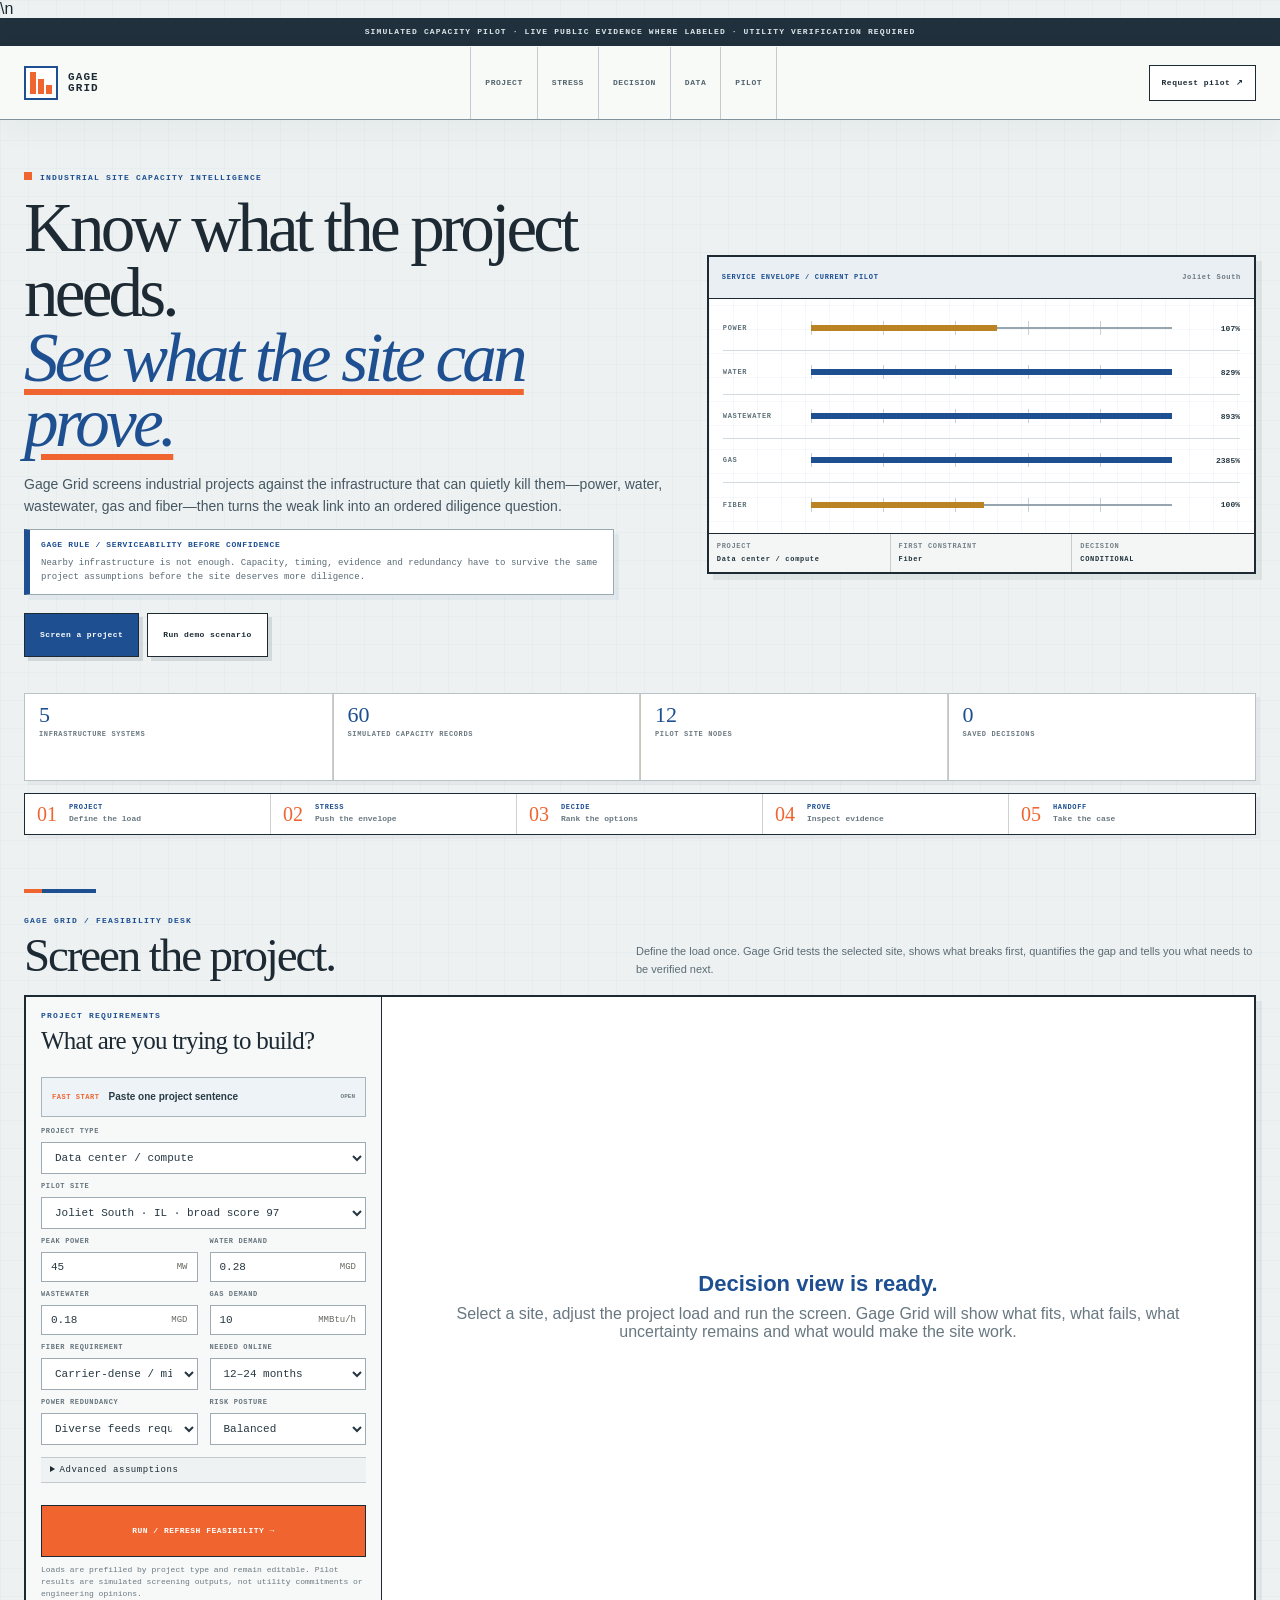
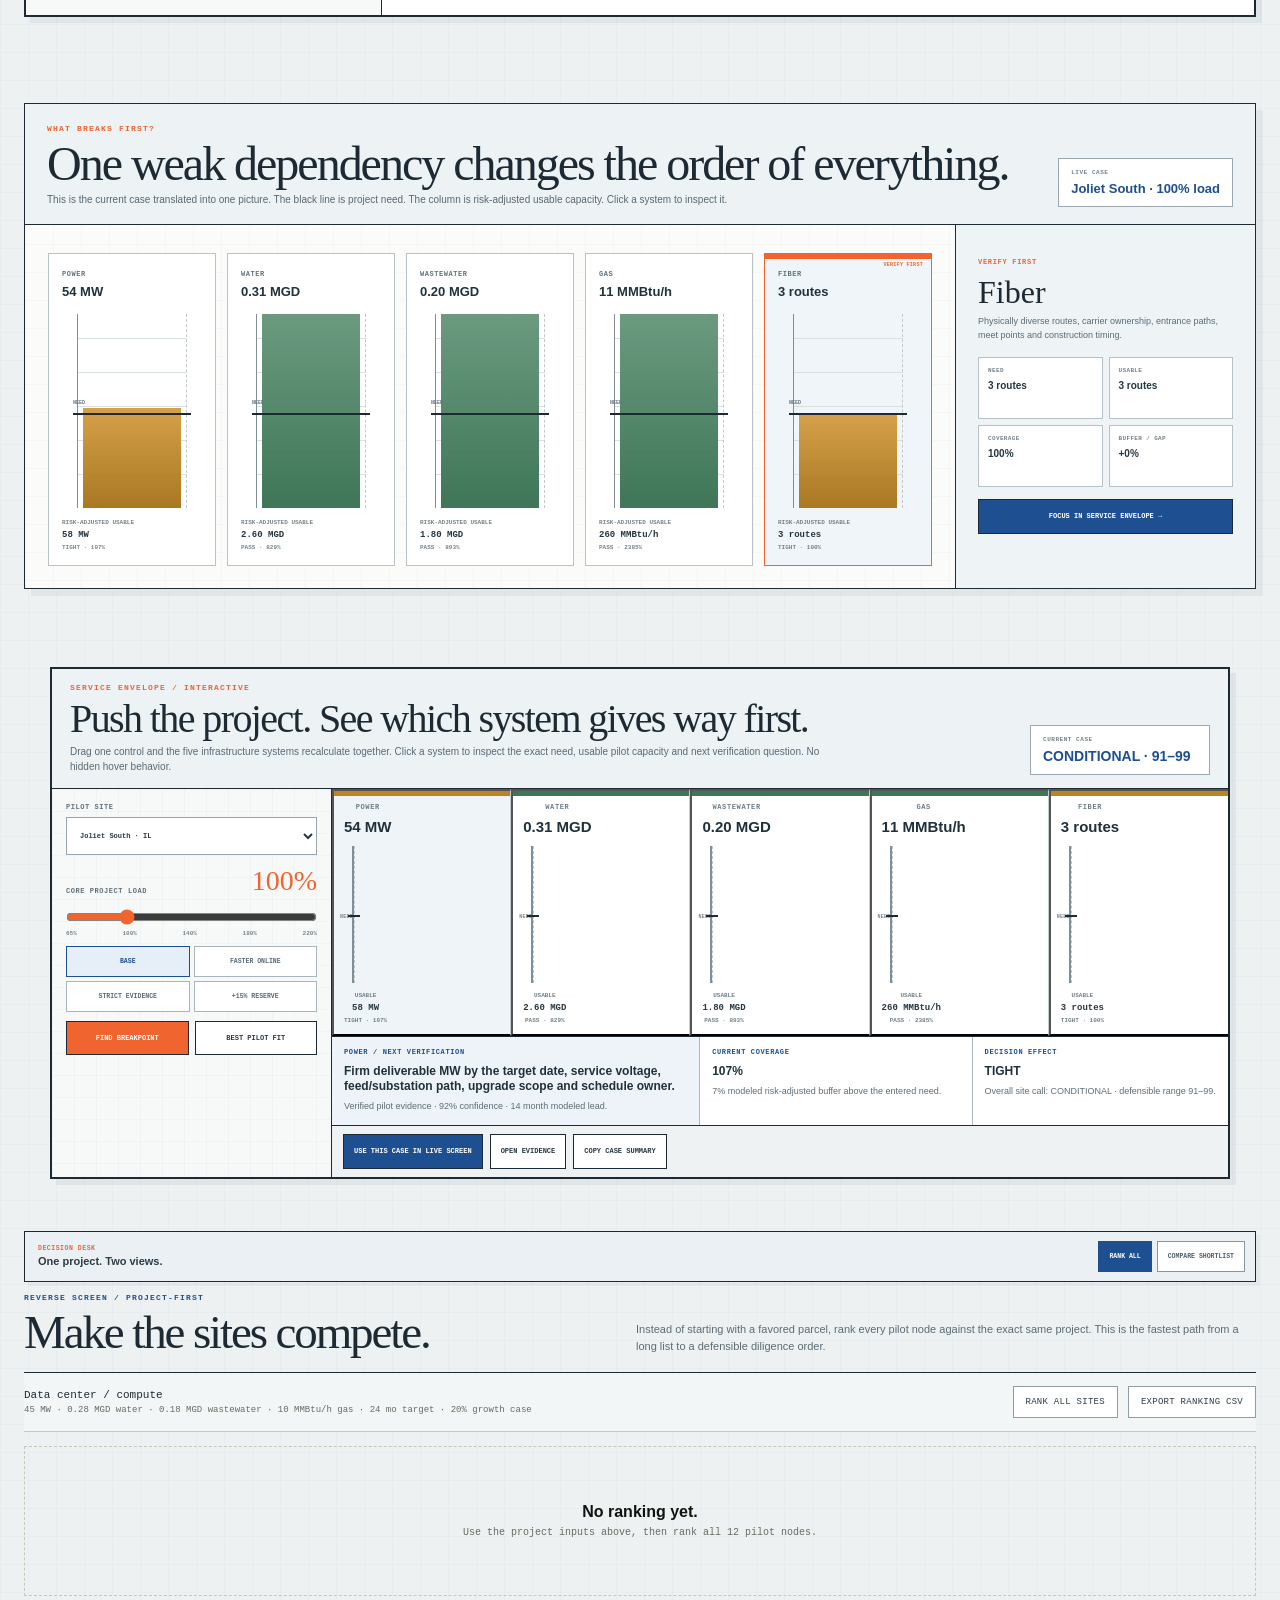
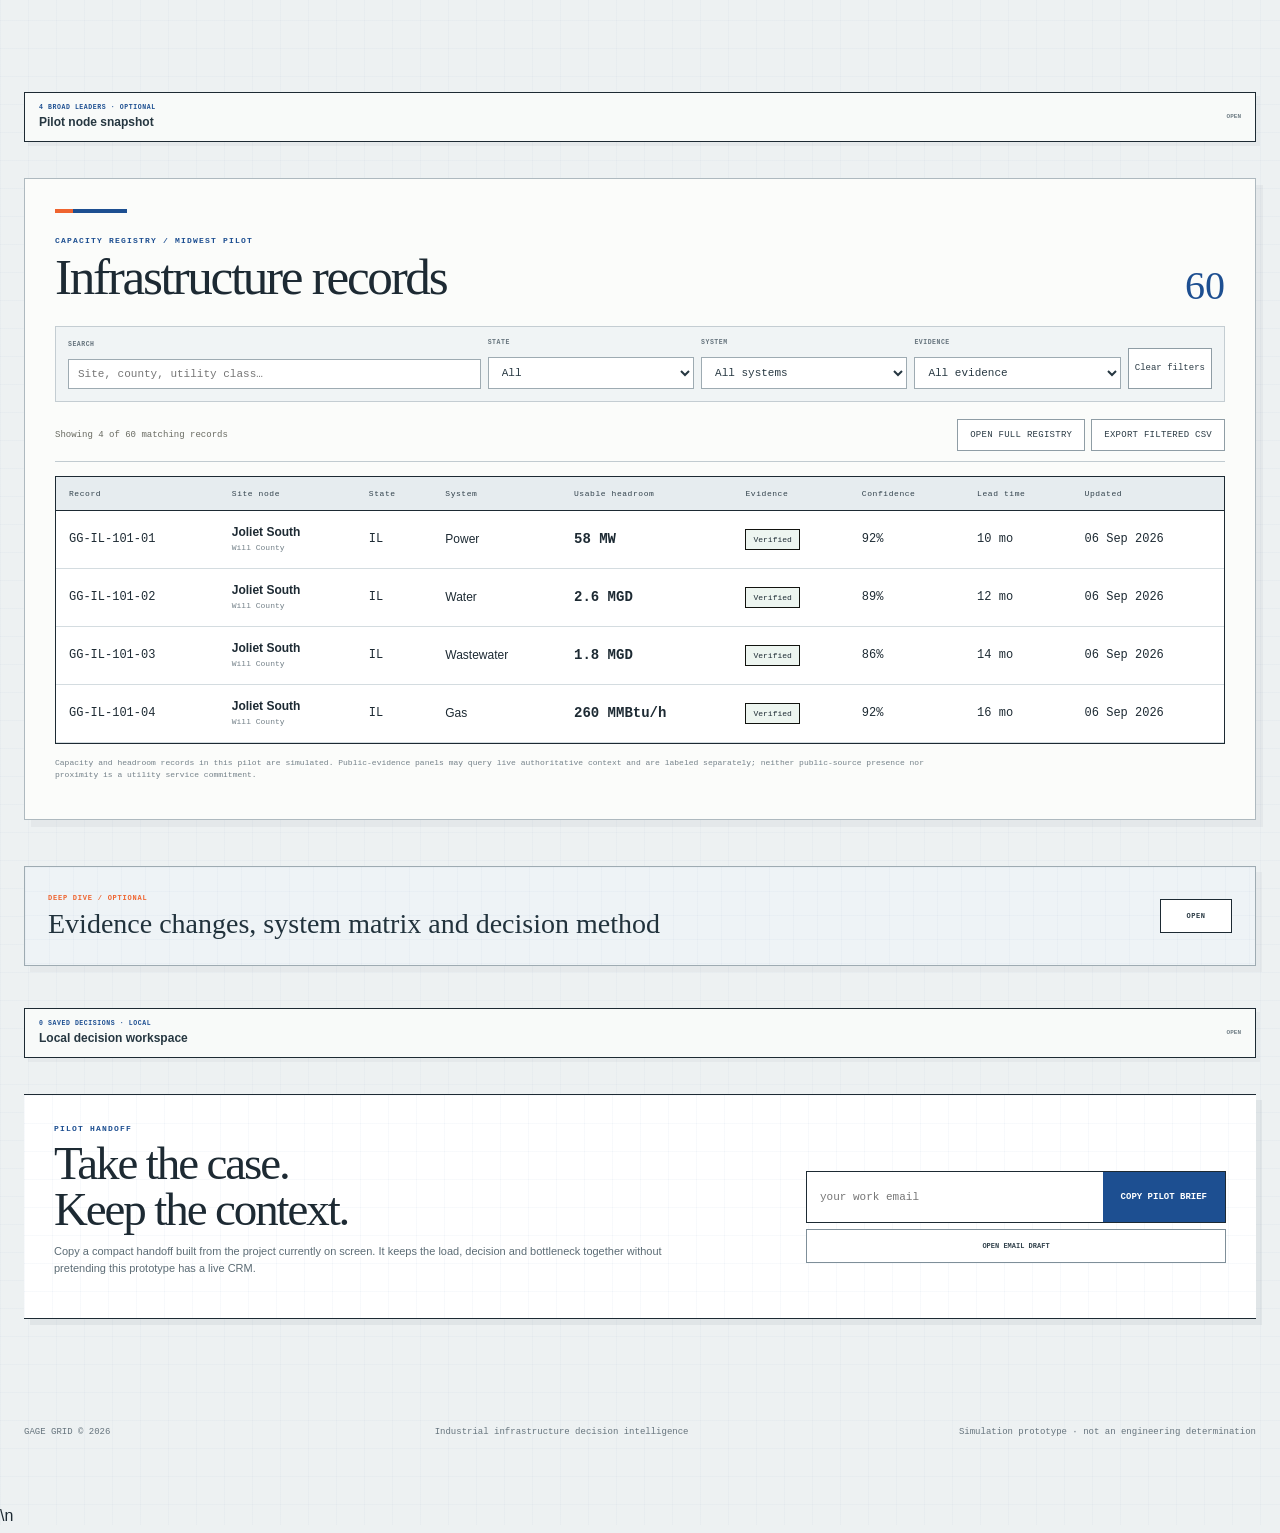
==== commit 5bd36916: "Gage Grid v12: load condensed functional product layer" ====
--- a/index.html
+++ b/index.html
@@ -14,7 +14,7 @@
 <link rel="canonical" href="https://gage-grid.vercel.app/">
 <link rel="icon" href="data:image/svg+xml,%3Csvg xmlns=%22http://www.w3.org/2000/svg%22 viewBox=%220 0 100 100%22%3E%3Crect width=%22100%22 height=%22100%22 fill=%22%23fbfcfa%22/%3E%3Cpath d=%22M16 16h68v68H16z%22 fill=%22none%22 stroke=%22%231d4f91%22 stroke-width=%226%22/%3E%3Cpath d=%22M31 69V43M50 69V31M69 69V52%22 stroke=%22%23ef642f%22 stroke-width=%228%22/%3E%3C/svg%3E">
 <link rel="stylesheet" href="/styles.css">
-<link rel="stylesheet" href="/gage-native-v9.css">
+<link rel="stylesheet" href="/gage-native-v9.css">\n<link rel="stylesheet" href="/gage-v12.css">
 <title>Gage Grid — Industrial Site Capacity Intelligence</title>
 </head>
 <body>
@@ -98,6 +98,6 @@
 <div id="toast" class="toast" role="status" aria-live="polite"></div>
 <script src="/app.js" defer></script>
 <script src="/decision-gate.js" defer></script>
-<script src="/gage-native-v9.js" defer></script>
+<script src="/gage-native-v9.js" defer></script>\n<script src="/gage-v12.js" defer></script>
 </body>
 </html>
--- a/gage-native-v9.css
+++ b/gage-native-v9.css
@@ -1527,3 +1527,411 @@
   cursor:pointer;
 }
 .gg10-workflow-action:hover{background:#153f77}
+
+
+/* V11 — editorial curation / pacing */
+body.gg-clean-runtime{
+  --gg11-max:1320px;
+}
+.hero{
+  min-height:660px!important;
+  padding-top:96px!important;
+  padding-bottom:86px!important;
+}
+.hero h1{max-width:820px!important}
+.hero-copy>p{max-width:680px!important}
+.gg9-hero-sheet{min-height:430px!important}
+.mini-metrics{
+  margin-top:0!important;
+  margin-bottom:92px!important;
+  box-shadow:none!important;
+  border-color:#b8c3c8!important;
+}
+.mini-metrics div{
+  min-height:86px!important;
+  padding:16px 20px!important;
+}
+.mini-metrics b{font-size:24px!important}
+.section{
+  margin-bottom:112px!important;
+}
+.head{margin-bottom:34px!important}
+.head p{max-width:520px!important;font-size:11px!important}
+
+/* Make the first explainer feel like a designed spread. */
+#gg10Workflow{
+  margin-top:8px!important;
+  margin-bottom:96px!important;
+  border-width:2px;
+  box-shadow:10px 10px 0 rgba(29,42,51,.06);
+}
+#gg10Workflow .gg10-info-head{
+  padding:27px 29px 22px;
+  background:
+    linear-gradient(rgba(29,79,145,.025) 1px,transparent 1px),
+    linear-gradient(90deg,rgba(29,79,145,.025) 1px,transparent 1px),
+    #edf3f6;
+  background-size:26px 26px,26px 26px,auto;
+}
+#gg10Workflow .gg10-info-head h2{
+  max-width:850px;
+  font-size:clamp(38px,4.5vw,58px);
+}
+#gg10Workflow .gg10-workflow-track{
+  min-height:330px;
+  padding:34px 30px 28px;
+  gap:10px;
+}
+#gg10Workflow .gg10-workflow-track:before{
+  left:8%;
+  right:8%;
+  top:97px;
+  background:linear-gradient(90deg,var(--gg-blue),#87a4bd,var(--gg-orange));
+}
+#gg10Workflow .gg10-step{
+  padding:0 13px 15px;
+  border:1px solid transparent;
+}
+#gg10Workflow .gg10-step:hover{
+  background:#f4f8fa;
+  border-color:#d1dce2;
+}
+#gg10Workflow .gg10-step.active{
+  background:#fff;
+  border-color:#9baab3;
+  box-shadow:5px 5px 0 rgba(29,79,145,.06);
+}
+#gg10Workflow .gg10-step-num{
+  width:52px;
+  height:52px;
+  font-size:9px;
+}
+#gg10Workflow .gg10-step-icon{
+  height:66px;
+  margin-top:17px;
+}
+#gg10Workflow .gg10-step-icon svg{width:48px;height:48px}
+#gg10Workflow .gg10-step-title{
+  font-family:var(--gg-serif);
+  font-size:17px;
+  font-weight:400;
+  letter-spacing:-.02em;
+}
+#gg10Workflow .gg10-step-copy{font-size:8.5px}
+#gg10Workflow .gg10-workflow-output{
+  padding:26px 23px;
+}
+#gg10Workflow .gg10-workflow-output h3{
+  font-size:30px;
+}
+#gg10Workflow .gg10-output-list div{
+  min-height:51px;
+  padding:9px 10px;
+}
+
+/* Deliberate tool zone */
+#screen{
+  padding-top:12px!important;
+}
+.workbench{
+  box-shadow:10px 10px 0 rgba(29,42,51,.055)!important;
+}
+#gg10Breaks{
+  margin-top:86px!important;
+  margin-bottom:78px!important;
+}
+#gg10Breaks .gg10-break-gauges{
+  min-height:360px;
+  padding:28px 23px 22px;
+  gap:11px;
+}
+#gg10Breaks .gg10-break-card{
+  padding:16px 13px 14px;
+}
+#gg10Breaks .gg10-column-wrap{height:194px}
+#gg10Breaks .gg10-break-aside{padding:25px 22px}
+#gg10Breaks .gg10-break-aside h3{font-size:32px}
+
+.gg9-envelope{
+  width:min(1180px,calc(100% - 48px))!important;
+  margin:0 auto 112px!important;
+  box-shadow:10px 10px 0 rgba(29,42,51,.055)!important;
+}
+.gg9-envelope-head{padding:25px 27px 21px}
+.gg9-envelope-head h2{font-size:clamp(34px,4vw,50px)!important}
+.gg9-envelope-controls{padding:23px}
+.gg9-blades{min-height:350px}
+
+/* Ranking/compare breathe. */
+#rank,#compare{margin-bottom:96px!important}
+.rank-toolbar,.compare-toolbar{
+  padding-top:13px!important;
+  padding-bottom:13px!important;
+  background:#f3f6f7!important;
+}
+.rank-row{
+  margin-bottom:8px!important;
+  box-shadow:none!important;
+}
+
+/* Curated portfolio — featured card + only three secondary choices. */
+.gg11-sites{margin-top:18px!important}
+.gg11-sites .head h2{max-width:720px}
+.portfolio{
+  display:grid!important;
+  grid-template-columns:repeat(3,minmax(0,1fr))!important;
+  gap:16px!important;
+}
+.site-card{
+  min-height:320px!important;
+  padding:19px!important;
+}
+.site-card h3{
+  font-family:var(--gg-serif)!important;
+  font-size:26px!important;
+  font-weight:400!important;
+  letter-spacing:-.025em!important;
+}
+.site-card p{
+  color:#5e6d76!important;
+  line-height:1.55!important;
+}
+.site-card.featured-site{
+  grid-column:1/-1;
+  min-height:280px!important;
+  display:grid!important;
+  grid-template-columns:minmax(0,1.2fr) minmax(330px,.8fr)!important;
+  grid-template-areas:
+    "meta meta"
+    "title cap"
+    "copy cap"
+    "score actions";
+  column-gap:44px!important;
+  align-items:start!important;
+  border:2px solid var(--gg-blue)!important;
+  background:
+    linear-gradient(rgba(29,79,145,.025) 1px,transparent 1px),
+    linear-gradient(90deg,rgba(29,79,145,.025) 1px,transparent 1px),
+    #fff!important;
+  background-size:26px 26px,26px 26px,auto!important;
+  box-shadow:9px 9px 0 rgba(29,79,145,.06)!important;
+}
+.featured-site .meta{grid-area:meta}
+.featured-site h3{
+  grid-area:title;
+  margin-top:20px!important;
+  font-size:40px!important;
+}
+.featured-site>p{grid-area:copy;max-width:650px;font-size:12px!important}
+.featured-site .capacity-strip{
+  grid-area:cap;
+  align-self:center;
+  display:grid!important;
+  grid-template-columns:1fr!important;
+  border:1px solid #aeb9bf!important;
+}
+.featured-site .capacity-strip>div{
+  min-height:62px!important;
+  display:flex!important;
+  justify-content:space-between!important;
+  align-items:center!important;
+  border-bottom:1px solid #d2dade!important;
+  border-right:0!important;
+  padding:10px 12px!important;
+}
+.featured-site .capacity-strip>div:last-child{border-bottom:0!important}
+.featured-site .capacity-strip b{font-size:18px!important}
+.featured-site .site-score{grid-area:score;align-self:end}
+.featured-site .site-card-actions{grid-area:actions;align-self:end}
+
+/* Registry becomes a preview, not the page. */
+#registry{
+  margin-top:24px!important;
+  padding:30px!important;
+  border:1px solid #aeb9bf!important;
+  background:#fbfcfa!important;
+  box-shadow:7px 7px 0 rgba(29,42,51,.045)!important;
+}
+#registry .head{
+  margin-bottom:24px!important;
+}
+#registry .head h2{
+  font-size:clamp(34px,4vw,52px)!important;
+}
+#registry .count{
+  font-size:40px!important;
+}
+.filters{
+  display:grid!important;
+  grid-template-columns:minmax(240px,1.5fr) repeat(3,minmax(130px,.75fr)) auto!important;
+  gap:7px!important;
+  padding:12px!important;
+  border:1px solid #c4cdd2!important;
+  background:#f0f4f5!important;
+}
+.filters label{
+  font:800 6.5px var(--gg-mono)!important;
+  letter-spacing:.08em!important;
+  color:#66747d!important;
+}
+.filters input,.filters select{margin-top:5px!important}
+.registry-actions{
+  display:flex!important;
+  align-items:center!important;
+  justify-content:space-between!important;
+  gap:12px!important;
+  min-height:52px!important;
+  padding:8px 0!important;
+  border-top:0!important;
+}
+.gg11-registry-buttons{display:flex;gap:6px;flex-wrap:wrap}
+#registry .tablewrap{
+  max-height:none!important;
+  overflow:auto!important;
+}
+#registry table{font-size:10px!important}
+#registry th{
+  padding-top:12px!important;
+  padding-bottom:12px!important;
+}
+#registry td{
+  padding-top:14px!important;
+  padding-bottom:14px!important;
+}
+#registry .note{
+  margin-top:13px!important;
+  max-width:900px!important;
+  color:#748189!important;
+  font-size:8px!important;
+}
+
+/* Optional mechanics layer */
+.gg11-deep-dive{
+  width:min(1320px,calc(100% - 48px));
+  margin:22px auto 108px;
+  border:1px solid #9eabb2;
+  background:#f8faf8;
+  box-shadow:6px 6px 0 rgba(29,42,51,.04);
+}
+.gg11-deep-dive>summary{
+  list-style:none;
+  min-height:98px;
+  display:flex;
+  justify-content:space-between;
+  align-items:center;
+  gap:24px;
+  padding:20px 23px;
+  cursor:pointer;
+  background:
+    linear-gradient(rgba(29,79,145,.025) 1px,transparent 1px),
+    linear-gradient(90deg,rgba(29,79,145,.025) 1px,transparent 1px),
+    #eef3f6;
+  background-size:24px 24px,24px 24px,auto;
+}
+.gg11-deep-dive>summary::-webkit-details-marker{display:none}
+.gg11-deep-dive>summary span{
+  display:block;
+  color:var(--gg-orange);
+  font:800 7px var(--gg-mono);
+  letter-spacing:.11em;
+}
+.gg11-deep-dive>summary strong{
+  display:block;
+  margin-top:8px;
+  color:#21323c;
+  font:400 28px/1 var(--gg-serif);
+}
+.gg11-deep-dive>summary em{
+  min-width:72px;
+  min-height:34px;
+  display:grid;
+  place-items:center;
+  border:1px solid var(--gg-ink);
+  background:#fff;
+  color:#283842;
+  font:800 7px var(--gg-mono);
+  font-style:normal;
+  letter-spacing:.07em;
+}
+.gg11-deep-dive[open]>summary{
+  border-bottom:1px solid var(--gg-ink);
+}
+.gg11-deep-dive-body{
+  padding:34px 28px 10px;
+}
+.gg11-deep-dive .section{
+  width:100%!important;
+  margin:0 0 70px!important;
+}
+.gg11-deep-dive .gg10-infographic{
+  width:100%!important;
+  margin:0 0 70px!important;
+}
+.gg11-deep-dive .method{padding-top:4px!important}
+
+/* Saved section is quiet until it has content. */
+.saved-section{
+  padding-top:18px!important;
+}
+.saved-section:has(.empty-panel){
+  opacity:.78;
+  margin-bottom:72px!important;
+}
+.saved-section:has(.empty-panel) .head h2{
+  font-size:36px!important;
+}
+
+/* stronger final CTA */
+.access-panel{
+  margin-top:30px!important;
+  margin-bottom:74px!important;
+  padding:44px!important;
+  background:
+    linear-gradient(rgba(29,79,145,.03) 1px,transparent 1px),
+    linear-gradient(90deg,rgba(29,79,145,.03) 1px,transparent 1px),
+    #fff!important;
+  background-size:28px 28px,28px 28px,auto!important;
+  box-shadow:9px 9px 0 rgba(29,42,51,.06)!important;
+}
+.access-panel h2{font-size:clamp(38px,4.7vw,62px)!important}
+
+/* page guide line */
+#screen:before,#sites:before,#registry:before{
+  content:"";
+  display:block;
+  width:72px;
+  height:4px;
+  margin-bottom:24px;
+  background:linear-gradient(90deg,var(--gg-orange) 0 18px,var(--gg-blue) 18px 72px);
+}
+
+@media(max-width:1020px){
+  .portfolio{grid-template-columns:1fr 1fr!important}
+  .site-card.featured-site{grid-column:1/-1!important}
+  .filters{grid-template-columns:1fr 1fr!important}
+  .filters .clear{min-height:42px!important}
+}
+@media(max-width:760px){
+  .hero{min-height:0!important;padding-top:58px!important;padding-bottom:56px!important}
+  #gg10Workflow .gg10-workflow-track{grid-template-columns:1fr 1fr!important;gap:12px!important}
+  #gg10Workflow .gg10-workflow-track:before{display:none!important}
+  .portfolio{grid-template-columns:1fr!important}
+  .site-card.featured-site{
+    grid-column:auto!important;
+    grid-template-columns:1fr!important;
+    grid-template-areas:"meta" "title" "copy" "cap" "score" "actions"!important;
+    row-gap:12px!important;
+  }
+  .featured-site h3{font-size:33px!important}
+  .filters{grid-template-columns:1fr!important}
+  #registry{padding:18px!important}
+  .registry-actions{align-items:flex-start!important;flex-direction:column!important}
+  .gg11-deep-dive>summary{min-height:84px;padding:16px!important}
+  .gg11-deep-dive>summary strong{font-size:21px}
+  .gg11-deep-dive-body{padding:22px 14px 4px}
+}
+@media(max-width:520px){
+  .gg11-deep-dive{width:calc(100% - 20px)}
+  #gg10Workflow .gg10-workflow-track{grid-template-columns:1fr!important}
+  .access-panel{padding:26px!important}
+}
--- a/gage-v12.css
+++ b/gage-v12.css
@@ -0,0 +1,534 @@
+/* Gage Grid V12 — condensed functional polish
+   Keeps the existing engine; removes dead space, duplicate explanation and passive UI. */
+
+:root{
+  --gg12-shadow:0 8px 24px rgba(29,42,51,.07);
+}
+
+body.gg12-runtime .hero{
+  min-height:430px!important;
+  grid-template-columns:minmax(0,1.08fr) minmax(330px,.92fr)!important;
+  gap:0 38px!important;
+  padding:52px 0 36px!important;
+}
+body.gg12-runtime .hero h1{
+  margin:14px 0 18px!important;
+  font-size:clamp(46px,5.4vw,72px)!important;
+}
+body.gg12-runtime .hero-copy>p{
+  max-width:660px!important;
+  font-size:14px!important;
+  line-height:1.55!important;
+}
+body.gg12-runtime .hero-stamp{
+  margin-top:12px!important;
+  padding:9px 11px!important;
+  max-width:590px!important;
+}
+body.gg12-runtime .hero-actions{margin-top:18px!important}
+body.gg12-runtime .gg9-hero-sheet{
+  min-height:314px!important;
+  box-shadow:6px 6px 0 rgba(29,42,51,.07)!important;
+}
+body.gg12-runtime .gg9-hero-rows{padding:8px 14px 6px!important}
+body.gg12-runtime .gg9-hero-row{
+  min-height:44px!important;
+  grid-template-columns:78px 1fr 58px!important;
+}
+body.gg12-runtime .gg9-hero-foot div{padding:8px!important}
+
+body.gg12-runtime .mini-metrics{
+  margin:0 auto 12px!important;
+  box-shadow:4px 4px 0 rgba(29,42,51,.045)!important;
+}
+body.gg12-runtime .mini-metrics div{padding:10px 14px!important}
+body.gg12-runtime .mini-metrics b{font-size:22px!important}
+body.gg12-runtime .mini-metrics span{margin-top:4px!important}
+
+.gg12-superseded{display:none!important}
+
+.gg12-flow-rail{
+  display:grid!important;
+  grid-template-columns:repeat(5,1fr)!important;
+  margin:0 auto 42px!important;
+  border:1px solid var(--gg-ink)!important;
+  background:#fff!important;
+  box-shadow:4px 4px 0 rgba(29,42,51,.045)!important;
+}
+.gg12-flow-rail button{
+  min-width:0!important;
+  display:grid!important;
+  grid-template-columns:24px auto!important;
+  grid-template-rows:auto auto!important;
+  column-gap:8px!important;
+  row-gap:2px!important;
+  align-items:center!important;
+  padding:10px 12px!important;
+  border:0!important;
+  border-right:1px solid #cbd3d7!important;
+  background:#fff!important;
+  text-align:left!important;
+  cursor:pointer!important;
+}
+.gg12-flow-rail button:last-child{border-right:0!important}
+.gg12-flow-rail button:hover,
+.gg12-flow-rail button:focus-visible{
+  background:#eaf1f7!important;
+  outline:none!important;
+}
+.gg12-flow-rail span{
+  grid-row:1/3!important;
+  color:var(--gg-orange)!important;
+  font:400 20px/1 var(--gg-serif)!important;
+}
+.gg12-flow-rail b{
+  color:var(--gg-blue)!important;
+  font:800 7px/1 var(--gg-mono)!important;
+  letter-spacing:.09em!important;
+}
+.gg12-flow-rail em{
+  color:#697881!important;
+  font:600 8px/1.2 var(--gg-mono)!important;
+  font-style:normal!important;
+  white-space:nowrap!important;
+  overflow:hidden!important;
+  text-overflow:ellipsis!important;
+}
+
+body.gg12-runtime .section{margin-bottom:56px!important}
+body.gg12-runtime .head{margin-bottom:17px!important}
+body.gg12-runtime .head h2,
+body.gg12-runtime .split-copy h2,
+body.gg12-runtime .method h2,
+body.gg12-runtime .access-panel h2{
+  font-size:clamp(31px,3.7vw,47px)!important;
+}
+body.gg12-runtime .head p{
+  max-width:620px!important;
+  font-size:11px!important;
+}
+
+body.gg12-runtime .gg9-envelope{
+  margin:0 auto 52px!important;
+  box-shadow:6px 6px 0 rgba(29,42,51,.06)!important;
+}
+body.gg12-runtime .gg9-envelope-head{
+  padding:15px 18px 13px!important;
+}
+body.gg12-runtime .gg9-envelope-head h2{
+  font-size:clamp(28px,3.4vw,40px)!important;
+}
+body.gg12-runtime .gg9-envelope-body{
+  grid-template-columns:280px minmax(0,1fr)!important;
+}
+body.gg12-runtime .gg9-envelope-controls{padding:14px!important}
+body.gg12-runtime .gg9-load-head{margin-top:10px!important}
+body.gg12-runtime .gg9-mode-set{gap:4px!important;margin-top:9px!important}
+body.gg12-runtime .gg9-control-buttons{margin-top:9px!important}
+body.gg12-runtime .gg9-blades{min-height:248px!important}
+body.gg12-runtime .gg9-blade{padding:12px 10px 10px!important}
+body.gg12-runtime .gg9-blade-gauge{
+  min-height:118px!important;
+  margin:11px 8px 9px!important;
+}
+body.gg12-runtime .gg9-envelope-detail>div{
+  min-height:88px!important;
+  padding:11px 12px!important;
+}
+body.gg12-runtime .gg9-envelope-actions{padding:8px 11px!important}
+
+body.gg12-runtime .workbench{
+  grid-template-columns:356px minmax(0,1fr)!important;
+  box-shadow:6px 6px 0 rgba(29,42,51,.06)!important;
+}
+body.gg12-runtime .inputs{padding:15px!important}
+body.gg12-runtime .field{margin-bottom:8px!important}
+body.gg12-runtime .field input,
+body.gg12-runtime .field select,
+body.gg12-runtime .filters select,
+body.gg12-runtime .filters input{
+  padding:8px 9px!important;
+}
+body.gg12-runtime .advanced{padding:7px 9px!important}
+body.gg12-runtime .analyse{min-height:42px!important}
+body.gg12-runtime .preset-note{margin-top:7px!important}
+body.gg12-runtime .results{padding:15px!important}
+body.gg12-runtime .empty{min-height:390px!important}
+
+.gg12-brief-drawer{
+  margin:0 0 10px!important;
+  border:1px solid #aab5bb!important;
+  background:#edf3f7!important;
+}
+.gg12-brief-drawer>summary{
+  min-height:38px!important;
+  display:grid!important;
+  grid-template-columns:auto 1fr auto!important;
+  gap:9px!important;
+  align-items:center!important;
+  padding:0 10px!important;
+  cursor:pointer!important;
+  list-style:none!important;
+}
+.gg12-brief-drawer>summary::-webkit-details-marker{display:none!important}
+.gg12-brief-drawer>summary span{
+  color:var(--gg-orange)!important;
+  font:800 7px var(--gg-mono)!important;
+  letter-spacing:.08em!important;
+}
+.gg12-brief-drawer>summary b{
+  color:#2a3b45!important;
+  font-size:10px!important;
+}
+.gg12-brief-drawer>summary em{
+  color:#6e7c84!important;
+  font:800 6px var(--gg-mono)!important;
+  font-style:normal!important;
+}
+.gg12-brief-drawer .ggx-brief{
+  margin:0!important;
+  border:0!important;
+  border-top:1px solid #bdc7cc!important;
+  background:#f7fafb!important;
+}
+
+.gg12-decision-pulse{
+  position:sticky!important;
+  top:84px!important;
+  z-index:12!important;
+  display:grid!important;
+  grid-template-columns:1.35fr .58fr .78fr .68fr auto!important;
+  align-items:stretch!important;
+  gap:1px!important;
+  margin:-15px -15px 14px!important;
+  border-bottom:1px solid var(--gg-ink)!important;
+  background:#9eabb2!important;
+  box-shadow:0 8px 18px rgba(29,42,51,.06)!important;
+}
+.gg12-pulse-state,
+.gg12-pulse-metric{
+  display:flex!important;
+  flex-direction:column!important;
+  justify-content:center!important;
+  min-height:57px!important;
+  padding:8px 10px!important;
+  background:#f8faf9!important;
+}
+.gg12-pulse-state{border-left:5px solid var(--gg-blue)!important}
+.gg12-pulse-state.go{border-left-color:var(--gg-green)!important}
+.gg12-pulse-state.conditional{border-left-color:var(--gg-amber)!important}
+.gg12-pulse-state.hold{border-left-color:var(--gg-red)!important}
+.gg12-pulse-state span,
+.gg12-pulse-metric span{
+  color:#75828a!important;
+  font:800 6px var(--gg-mono)!important;
+  letter-spacing:.09em!important;
+}
+.gg12-pulse-state strong{
+  margin-top:4px!important;
+  color:#20313b!important;
+  font-size:12px!important;
+}
+.gg12-pulse-metric b{
+  margin-top:4px!important;
+  color:var(--gg-blue)!important;
+  font:400 18px/1 var(--gg-serif)!important;
+}
+.gg12-pulse-actions{
+  display:grid!important;
+  grid-template-columns:repeat(3,1fr)!important;
+  background:#f3f6f6!important;
+}
+.gg12-pulse-actions button{
+  min-width:68px!important;
+  border:0!important;
+  border-left:1px solid #c5ced3!important;
+  background:#f3f6f6!important;
+  color:#30414b!important;
+  font:800 6.5px var(--gg-mono)!important;
+  cursor:pointer!important;
+}
+.gg12-pulse-actions button:hover,
+.gg12-pulse-actions button:focus-visible{
+  background:#e6eef6!important;
+  color:var(--gg-blue)!important;
+  outline:none!important;
+}
+.gg12-has-pulse .result-top{display:none!important}
+body.gg12-runtime .result-grid{margin-top:0!important}
+body.gg12-runtime .insight-grid{
+  grid-template-columns:repeat(4,minmax(0,1fr))!important;
+  gap:7px!important;
+}
+body.gg12-runtime .insight-card{
+  min-height:0!important;
+  padding:11px!important;
+}
+body.gg12-runtime .insight-card p{font-size:8.5px!important;line-height:1.45!important}
+
+.gg12-inline-drawer{
+  margin-top:12px!important;
+  border:1px solid #b5c0c6!important;
+  background:#f4f7f7!important;
+}
+.gg12-inline-drawer>summary{
+  min-height:38px!important;
+  display:grid!important;
+  grid-template-columns:auto 1fr auto!important;
+  gap:10px!important;
+  align-items:center!important;
+  padding:0 11px!important;
+  cursor:pointer!important;
+  list-style:none!important;
+}
+.gg12-inline-drawer>summary::-webkit-details-marker{display:none!important}
+.gg12-inline-drawer>summary span{
+  color:var(--gg-blue)!important;
+  font:800 7px var(--gg-mono)!important;
+  letter-spacing:.08em!important;
+}
+.gg12-inline-drawer>summary b{font-size:10px!important;color:#263741!important}
+.gg12-inline-drawer>summary em{
+  color:#738087!important;
+  font:800 6px var(--gg-mono)!important;
+  font-style:normal!important;
+}
+.gg12-inline-drawer .diligence{
+  margin:0!important;
+  border:0!important;
+  border-top:1px solid #c4cdd2!important;
+}
+
+.gg12-decision-tabs{
+  display:flex!important;
+  justify-content:space-between!important;
+  align-items:center!important;
+  gap:18px!important;
+  margin:0 auto 12px!important;
+  padding:9px 10px 9px 13px!important;
+  border:1px solid var(--gg-ink)!important;
+  background:#eaf0f3!important;
+  box-shadow:4px 4px 0 rgba(29,42,51,.04)!important;
+}
+.gg12-decision-tabs>div:first-child span{
+  display:block!important;
+  color:var(--gg-orange)!important;
+  font:800 6.5px var(--gg-mono)!important;
+  letter-spacing:.08em!important;
+}
+.gg12-decision-tabs>div:first-child b{
+  display:block!important;
+  margin-top:3px!important;
+  color:#2c3c46!important;
+  font-size:11px!important;
+}
+.gg12-tabset{display:flex!important;gap:5px!important}
+.gg12-tabset button{
+  min-height:31px!important;
+  padding:0 10px!important;
+  border:1px solid #87969f!important;
+  background:#fff!important;
+  color:#4f606a!important;
+  font:800 6.5px var(--gg-mono)!important;
+  cursor:pointer!important;
+}
+.gg12-tabset button[aria-pressed="true"]{
+  border-color:var(--gg-blue)!important;
+  background:var(--gg-blue)!important;
+  color:#fff!important;
+}
+.gg12-hidden-panel{display:none!important}
+
+.gg12-section-drawer{
+  display:block!important;
+  margin:0 auto 36px!important;
+  border:1px solid var(--gg-ink)!important;
+  background:#f8faf9!important;
+  box-shadow:4px 4px 0 rgba(29,42,51,.04)!important;
+}
+.gg12-section-drawer>summary{
+  min-height:48px!important;
+  display:flex!important;
+  justify-content:space-between!important;
+  align-items:center!important;
+  gap:20px!important;
+  padding:0 14px!important;
+  cursor:pointer!important;
+  list-style:none!important;
+}
+.gg12-section-drawer>summary::-webkit-details-marker{display:none!important}
+.gg12-section-drawer>summary span{
+  display:block!important;
+  color:var(--gg-blue)!important;
+  font:800 6.5px var(--gg-mono)!important;
+  letter-spacing:.09em!important;
+}
+.gg12-section-drawer>summary b{
+  display:block!important;
+  margin-top:4px!important;
+  color:#263741!important;
+  font-size:12px!important;
+}
+.gg12-section-drawer>summary em{
+  color:#6f7d85!important;
+  font:800 6px var(--gg-mono)!important;
+  font-style:normal!important;
+}
+.gg12-section-drawer>.section{
+  width:100%!important;
+  margin:0!important;
+  padding:0 14px 14px!important;
+}
+.gg12-section-drawer>.section>.head{display:none!important}
+.gg12-section-drawer .portfolio{
+  grid-template-columns:repeat(4,minmax(0,1fr))!important;
+  gap:8px!important;
+}
+.gg12-section-drawer .site-card{
+  min-height:0!important;
+  padding:12px!important;
+}
+.gg12-section-drawer .site-card p{font-size:8.5px!important;line-height:1.4!important}
+.gg12-section-drawer .capacity-strip{margin-top:10px!important}
+.gg12-section-drawer .saved-grid{
+  grid-template-columns:repeat(3,minmax(0,1fr))!important;
+  gap:8px!important;
+}
+
+body.gg12-runtime #registry{margin-bottom:46px!important}
+body.gg12-runtime .filters{
+  margin-bottom:8px!important;
+}
+body.gg12-runtime .registry-actions{padding:8px 0!important}
+body.gg12-runtime .tablewrap{box-shadow:none!important}
+
+body.gg12-runtime #gg11DeepDive{
+  margin-top:0!important;
+  margin-bottom:42px!important;
+}
+body.gg12-runtime #gg11DeepDive .section{margin-bottom:42px!important}
+
+body.gg12-runtime .access-panel{
+  margin-top:0!important;
+  margin-bottom:38px!important;
+  padding:30px!important;
+  box-shadow:6px 6px 0 rgba(29,42,51,.06)!important;
+}
+body.gg12-runtime .access-panel p{
+  max-width:620px!important;
+  font-size:11px!important;
+}
+body.gg12-runtime .access-form{
+  gap:6px!important;
+}
+body.gg12-runtime .access-form input,
+body.gg12-runtime .access-form button{
+  min-height:42px!important;
+}
+.gg12-mail-btn{
+  width:100%!important;
+  min-height:34px!important;
+  margin-top:6px!important;
+  border:1px solid #7f8f99!important;
+  background:#fff!important;
+  color:#33434d!important;
+  font:800 7px var(--gg-mono)!important;
+  cursor:pointer!important;
+}
+.gg12-mail-btn:hover{background:#e8f0f6!important;color:var(--gg-blue)!important}
+body.gg12-runtime #msg{
+  min-height:18px!important;
+  margin-top:7px!important;
+  color:var(--gg-green)!important;
+  font:700 8px/1.4 var(--gg-mono)!important;
+}
+
+body.gg12-runtime.gg12-live-pending .gg12-decision-pulse{
+  opacity:.64!important;
+}
+body.gg12-runtime.gg12-live-pending .analyse{
+  background:#b67b26!important;
+}
+
+body.gg12-runtime button:focus-visible,
+body.gg12-runtime a:focus-visible,
+body.gg12-runtime input:focus-visible,
+body.gg12-runtime select:focus-visible,
+body.gg12-runtime textarea:focus-visible{
+  outline:2px solid var(--gg-orange)!important;
+  outline-offset:2px!important;
+}
+
+@media (max-width:1050px){
+  .gg12-flow-rail{grid-template-columns:repeat(3,1fr)!important}
+  .gg12-flow-rail button:nth-child(3){border-right:0!important}
+  .gg12-flow-rail button:nth-child(n+4){border-top:1px solid #cbd3d7!important}
+  .gg12-flow-rail button:nth-child(5){grid-column:span 2!important}
+  .gg12-decision-pulse{
+    grid-template-columns:1.2fr .7fr .8fr .75fr!important;
+  }
+  .gg12-pulse-actions{
+    grid-column:1/-1!important;
+    min-height:34px!important;
+  }
+  .gg12-pulse-actions button{border-top:1px solid #c5ced3!important}
+  body.gg12-runtime .insight-grid{grid-template-columns:1fr 1fr!important}
+  .gg12-section-drawer .portfolio{grid-template-columns:1fr 1fr!important}
+}
+
+@media (max-width:820px){
+  body.gg12-runtime .hero{
+    min-height:0!important;
+    grid-template-columns:1fr!important;
+    grid-template-areas:"eyebrow" "title" "copy" "actions" "diagram"!important;
+    gap:20px!important;
+    padding:38px 0 28px!important;
+  }
+  body.gg12-runtime .hero h1{font-size:clamp(44px,12vw,66px)!important}
+  body.gg12-runtime .gg9-hero-sheet{min-height:0!important}
+  body.gg12-runtime .mini-metrics{grid-template-columns:1fr 1fr!important}
+  body.gg12-runtime .mini-metrics div:nth-child(2){border-right:0!important}
+  body.gg12-runtime .mini-metrics div:nth-child(n+3){border-top:1px solid #c7d0d5!important}
+  .gg12-flow-rail{grid-template-columns:1fr!important}
+  .gg12-flow-rail button{
+    border-right:0!important;
+    border-top:1px solid #cbd3d7!important;
+  }
+  .gg12-flow-rail button:first-child{border-top:0!important}
+  .gg12-flow-rail button:nth-child(5){grid-column:auto!important}
+  body.gg12-runtime .gg9-envelope-body{grid-template-columns:1fr!important}
+  body.gg12-runtime .gg9-envelope-controls{border-right:0!important;border-bottom:1px solid var(--gg-ink)!important}
+  body.gg12-runtime .gg9-blades{grid-template-columns:repeat(5,minmax(150px,1fr))!important;overflow-x:auto!important}
+  body.gg12-runtime .workbench{grid-template-columns:1fr!important}
+  body.gg12-runtime .inputs{border-right:0!important;border-bottom:1px solid var(--gg-ink)!important}
+  .gg12-decision-pulse{position:static!important;grid-template-columns:1fr 1fr!important}
+  .gg12-pulse-state{grid-column:1/-1!important}
+  .gg12-pulse-actions{grid-column:1/-1!important}
+  .gg12-decision-tabs{align-items:flex-start!important;flex-direction:column!important}
+  .gg12-section-drawer .saved-grid{grid-template-columns:1fr!important}
+}
+
+@media (max-width:580px){
+  .shell,
+  .gg12-flow-rail,
+  .gg12-decision-tabs,
+  .gg12-section-drawer{
+    width:min(100% - 24px,1320px)!important;
+  }
+  body.gg12-runtime .top nav{display:none!important}
+  body.gg12-runtime .hero h1{font-size:44px!important}
+  body.gg12-runtime .insight-grid{grid-template-columns:1fr!important}
+  .gg12-section-drawer .portfolio{grid-template-columns:1fr!important}
+  .gg12-tabset{width:100%!important}
+  .gg12-tabset button{flex:1!important}
+  .gg12-decision-pulse{grid-template-columns:1fr!important}
+  .gg12-pulse-state,
+  .gg12-pulse-metric,
+  .gg12-pulse-actions{grid-column:1!important}
+  body.gg12-runtime .access-panel{padding:20px!important}
+}
+
+@media (prefers-reduced-motion:reduce){
+  html{scroll-behavior:auto!important}
+  *,*:before,*:after{transition:none!important;animation:none!important}
+}
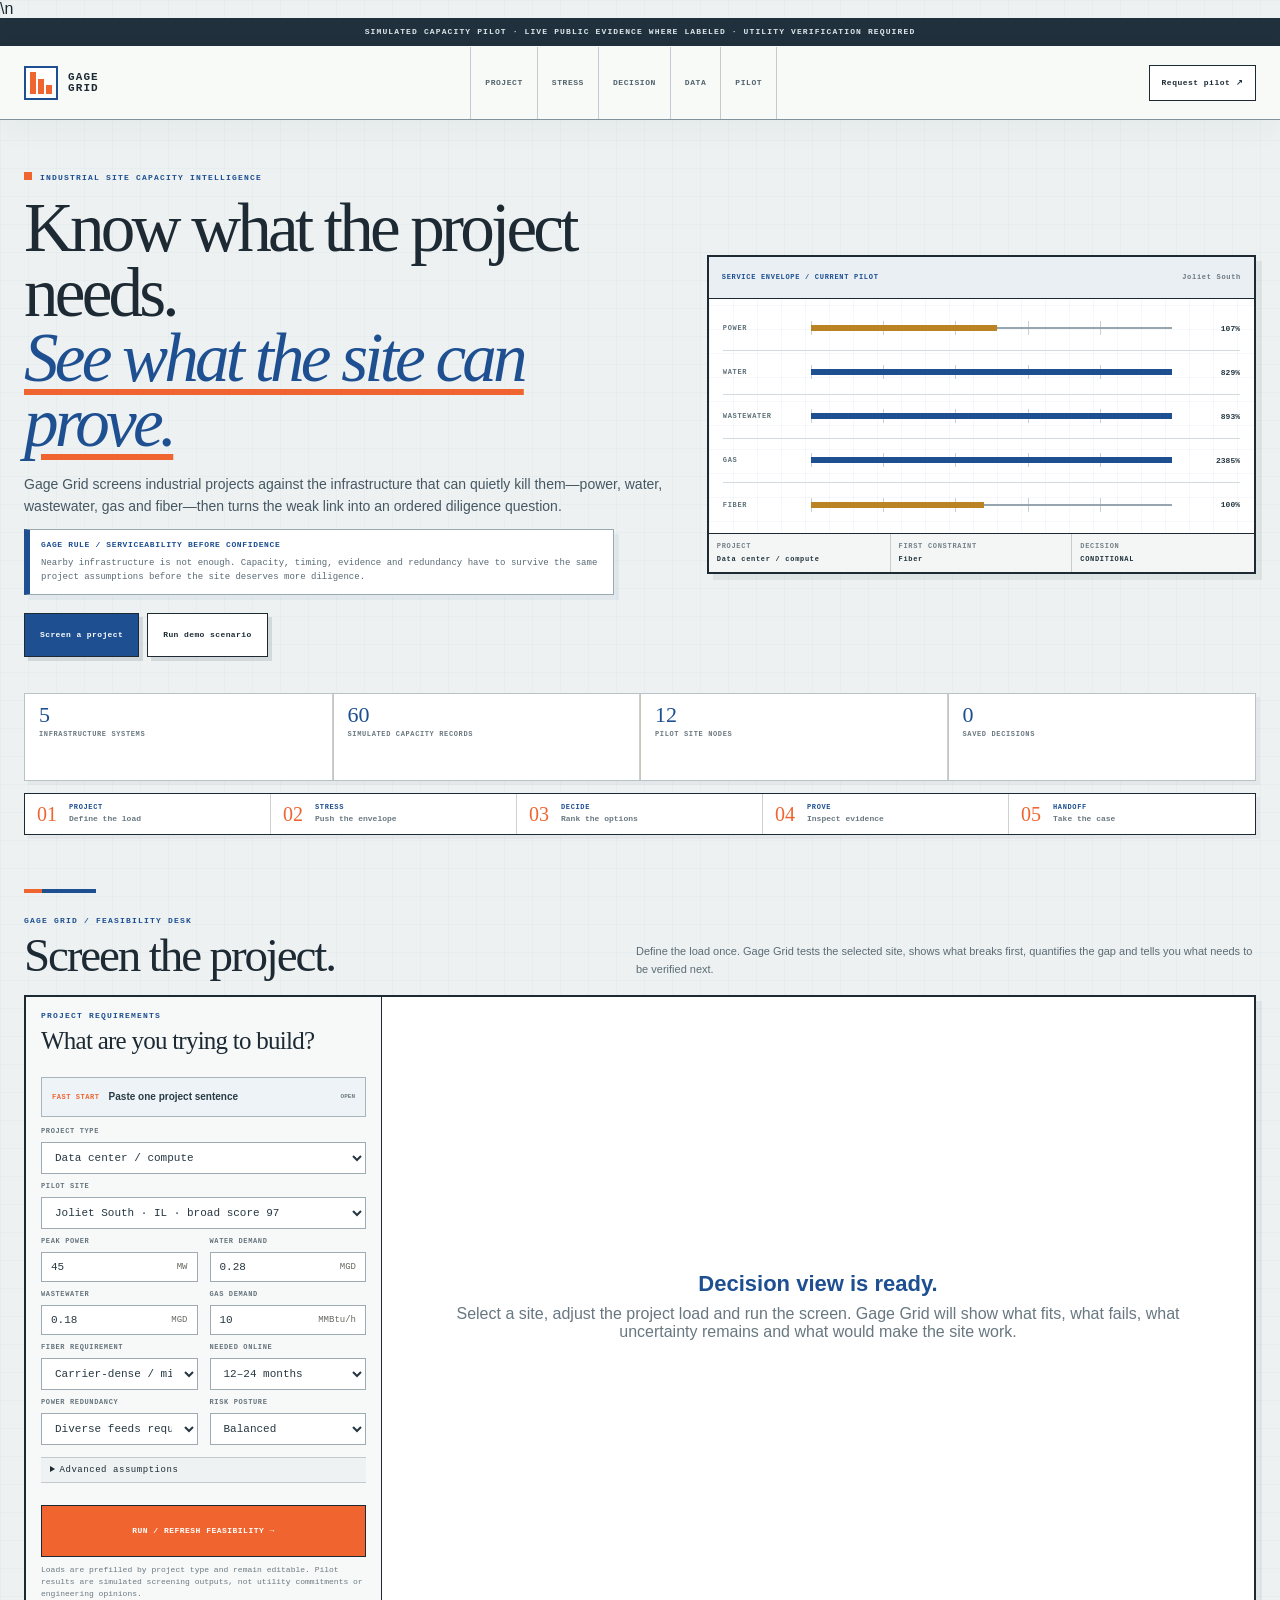
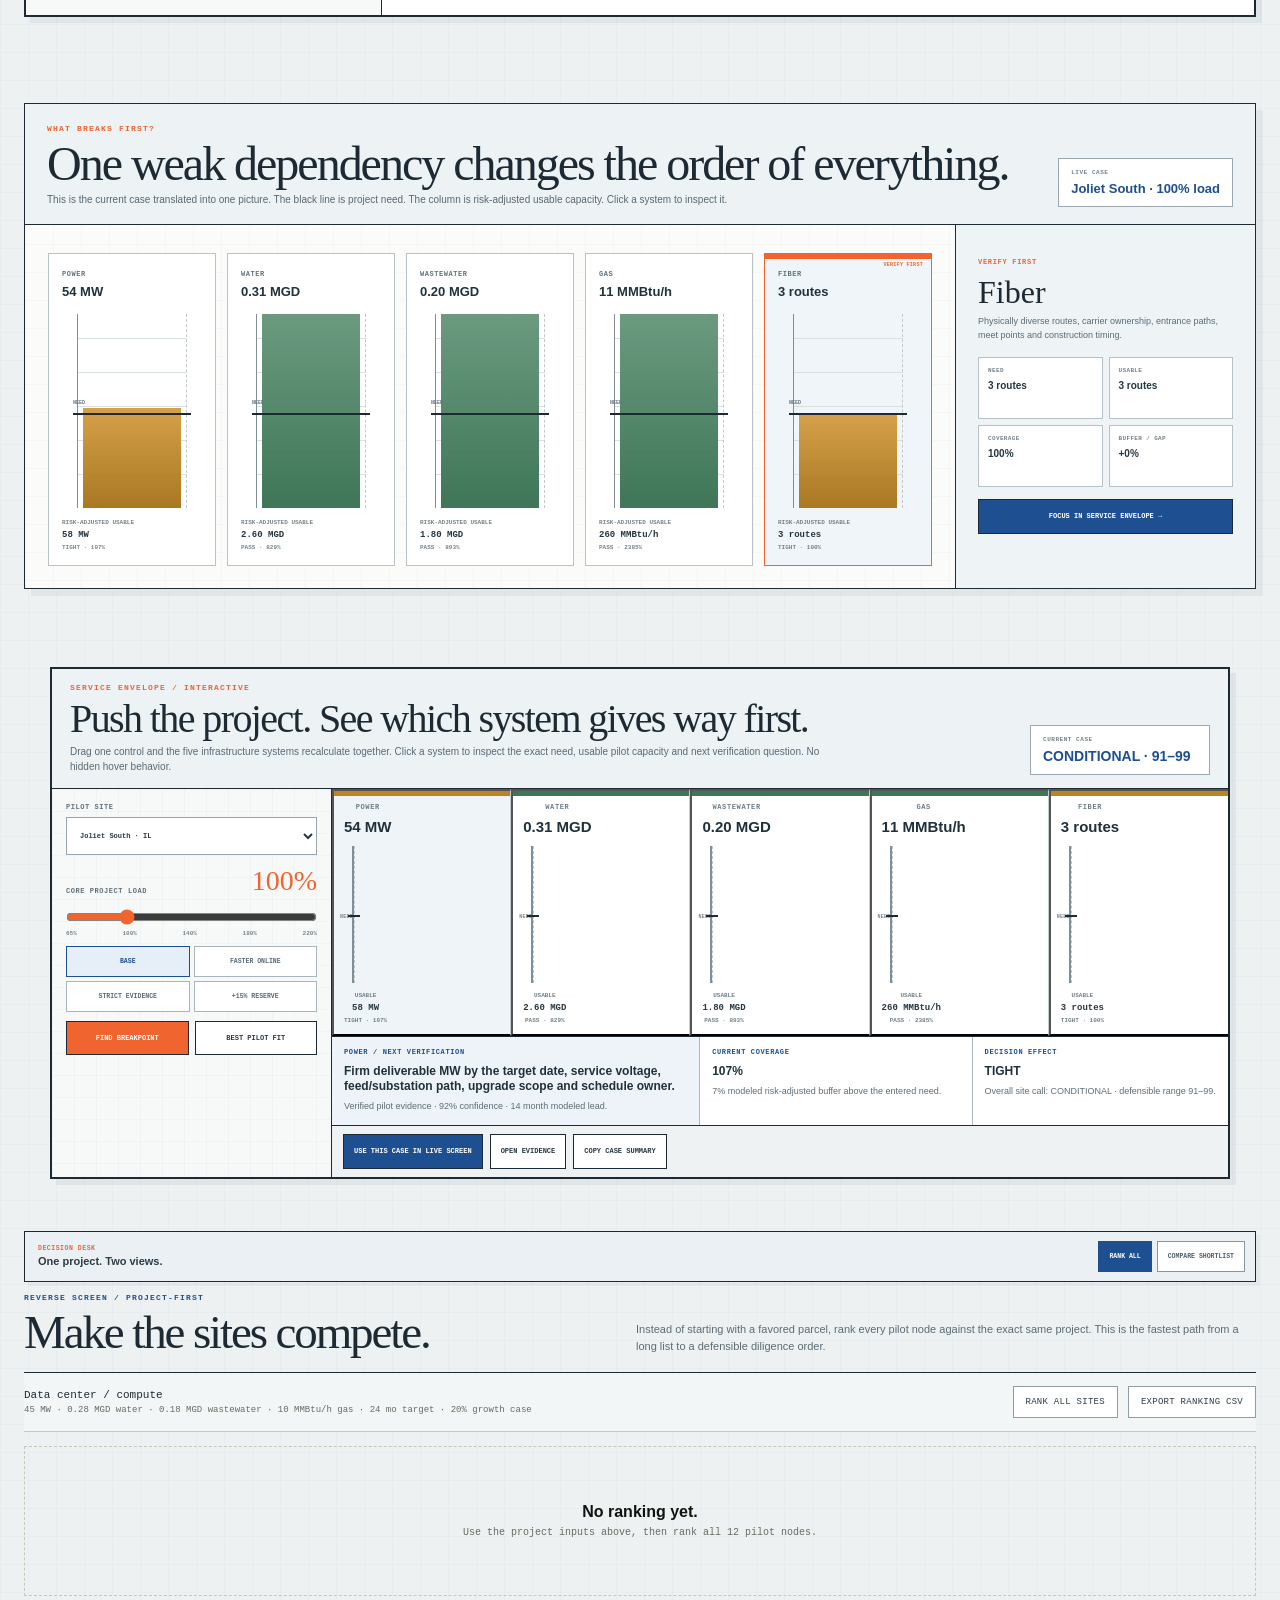
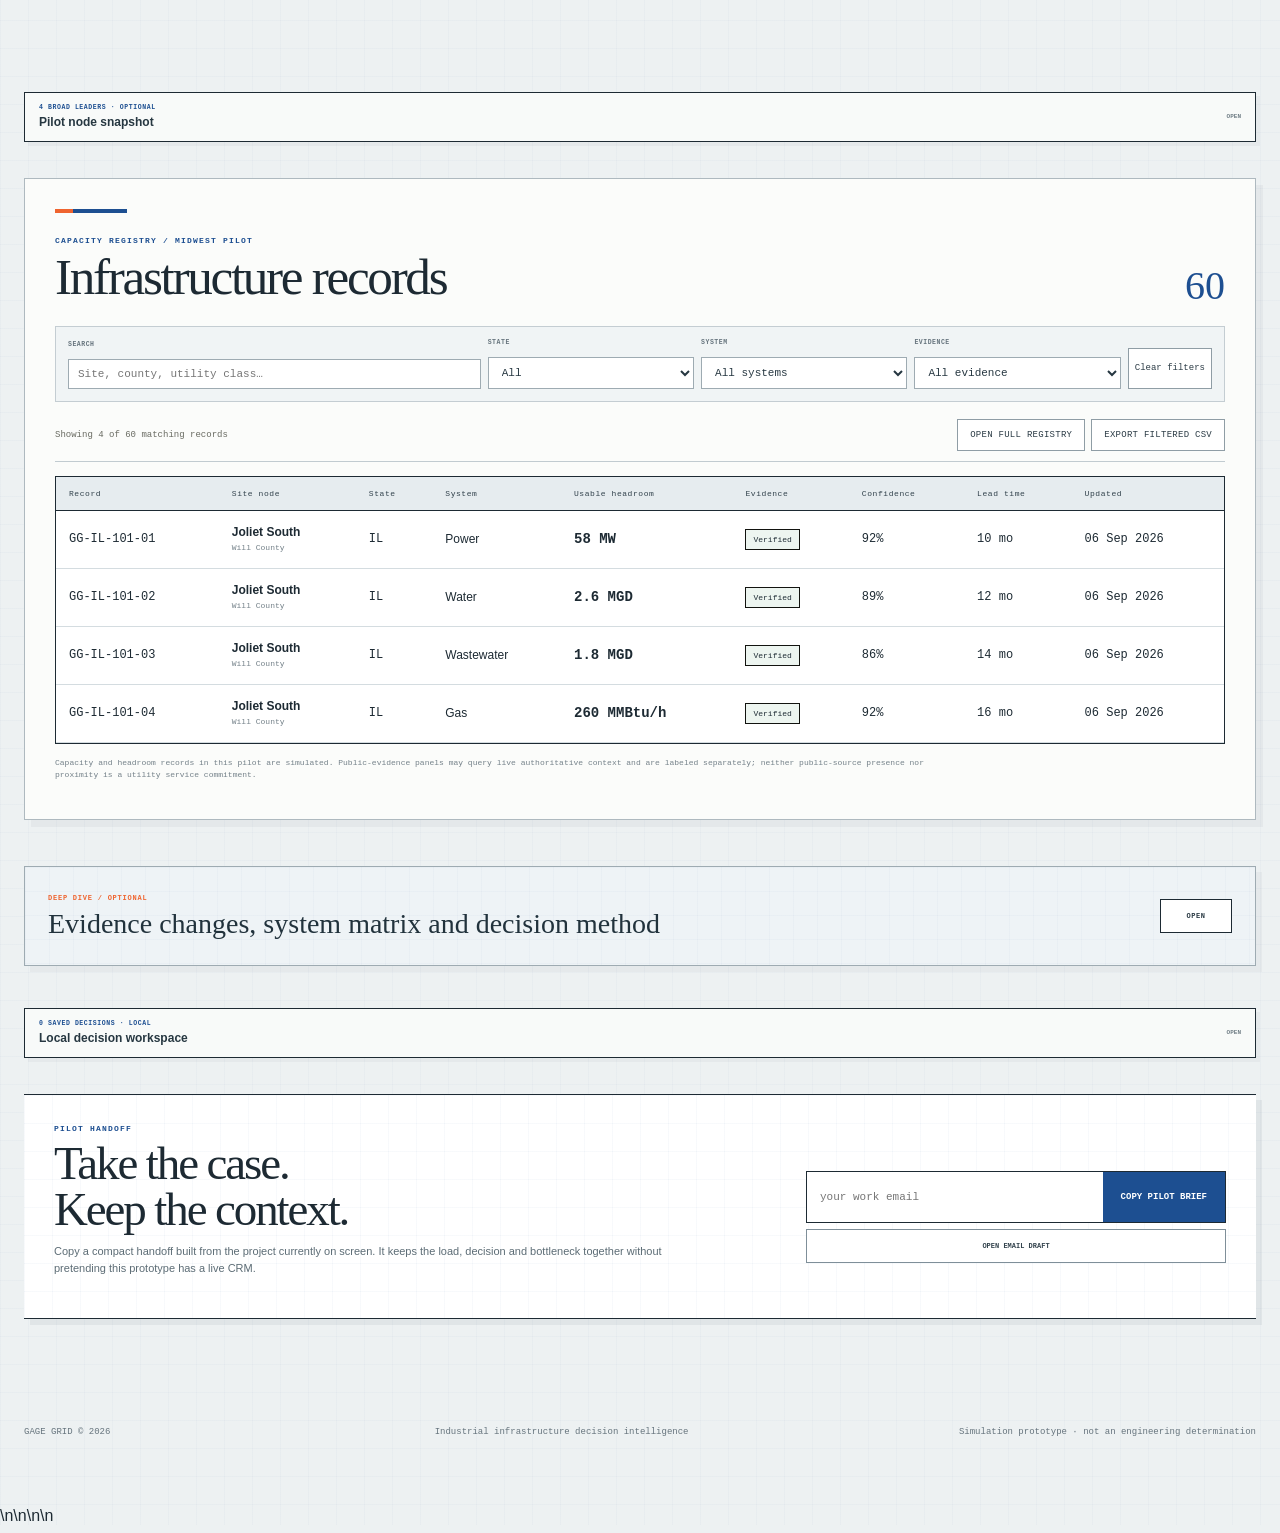
==== commit 6c069639: "ops: restore web analytics and speed insights" ====
--- a/index.html
+++ b/index.html
@@ -98,6 +98,6 @@
 <div id="toast" class="toast" role="status" aria-live="polite"></div>
 <script src="/app.js" defer></script>
 <script src="/decision-gate.js" defer></script>
-<script src="/gage-native-v9.js" defer></script>\n<script src="/gage-v12.js" defer></script>
+<script src="/gage-native-v9.js" defer></script>\n<script src="/gage-v12.js" defer></script>\n<script>window.va=window.va||function(){(window.vaq=window.vaq||[]).push(arguments)};window.si=window.si||function(){(window.siq=window.siq||[]).push(arguments)};</script>\n<script defer src="/_vercel/insights/script.js"></script>\n<script defer src="/_vercel/speed-insights/script.js"></script>
 </body>
 </html>
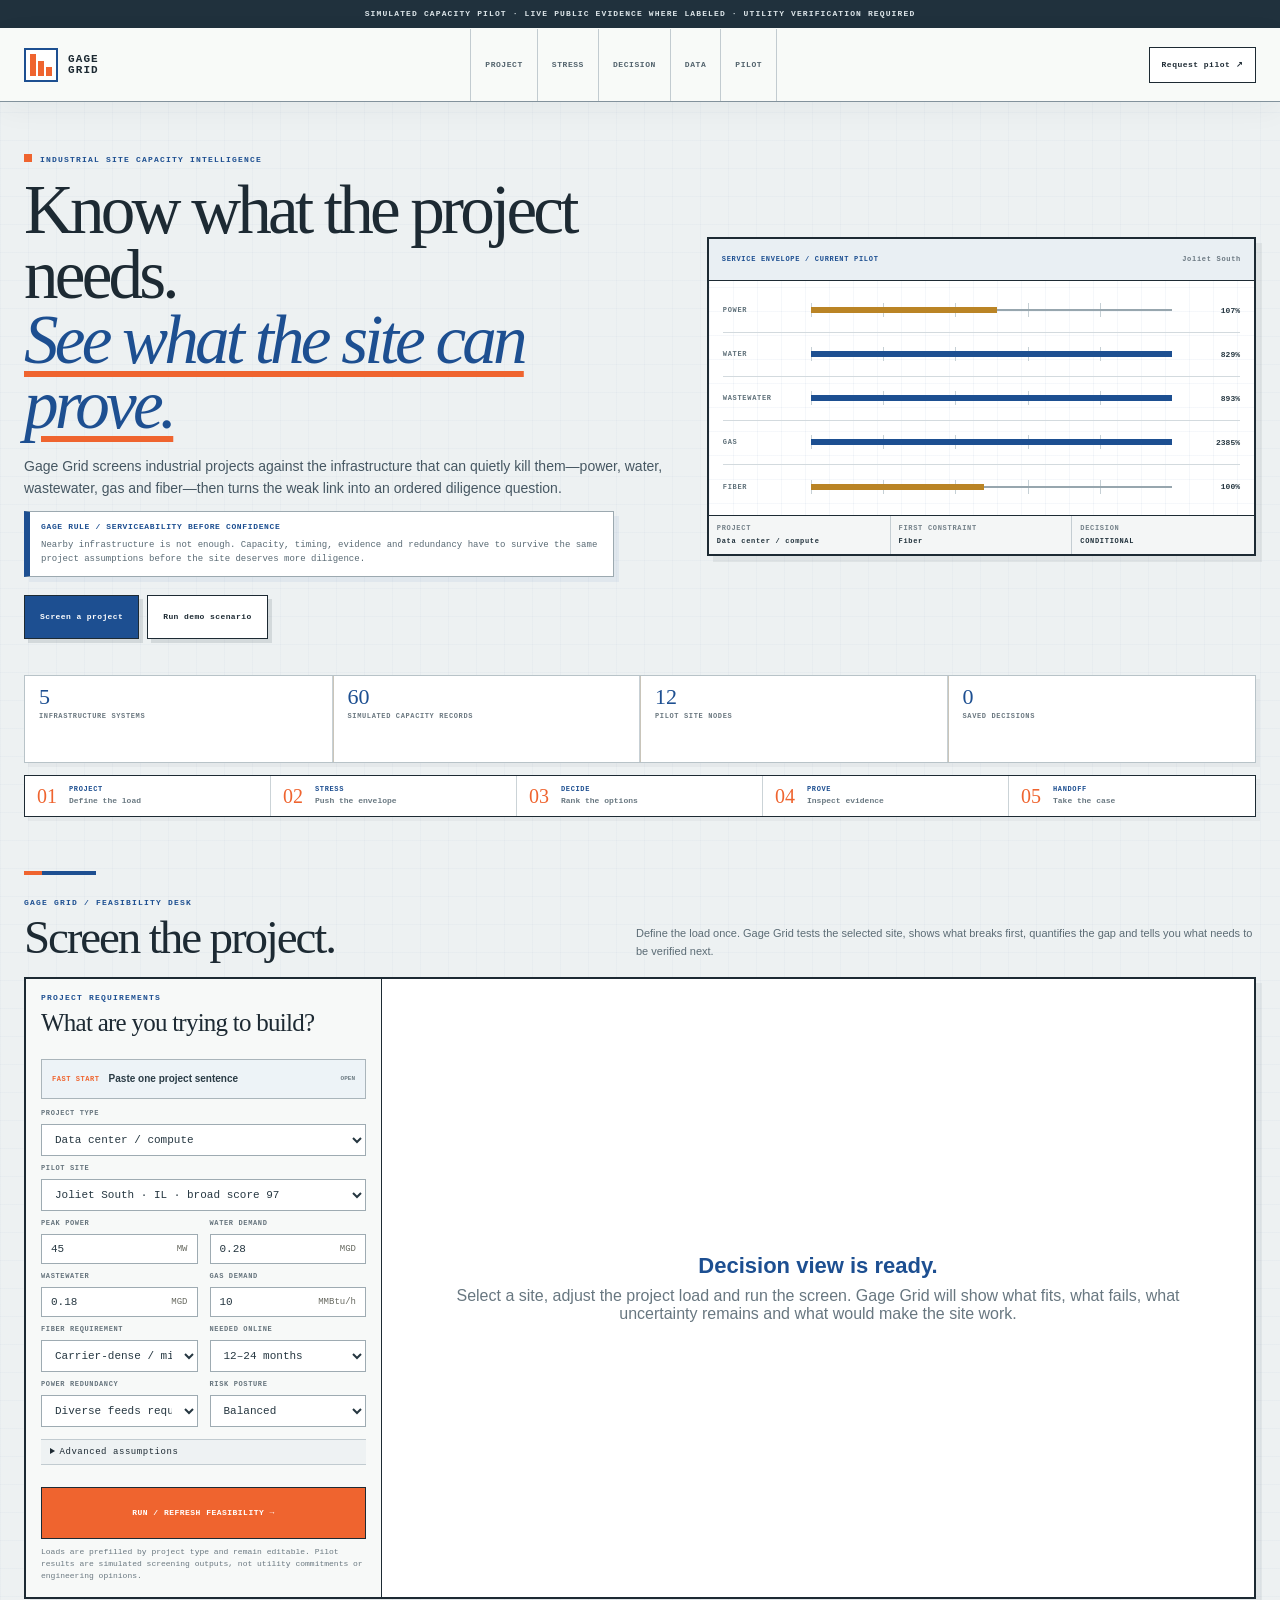
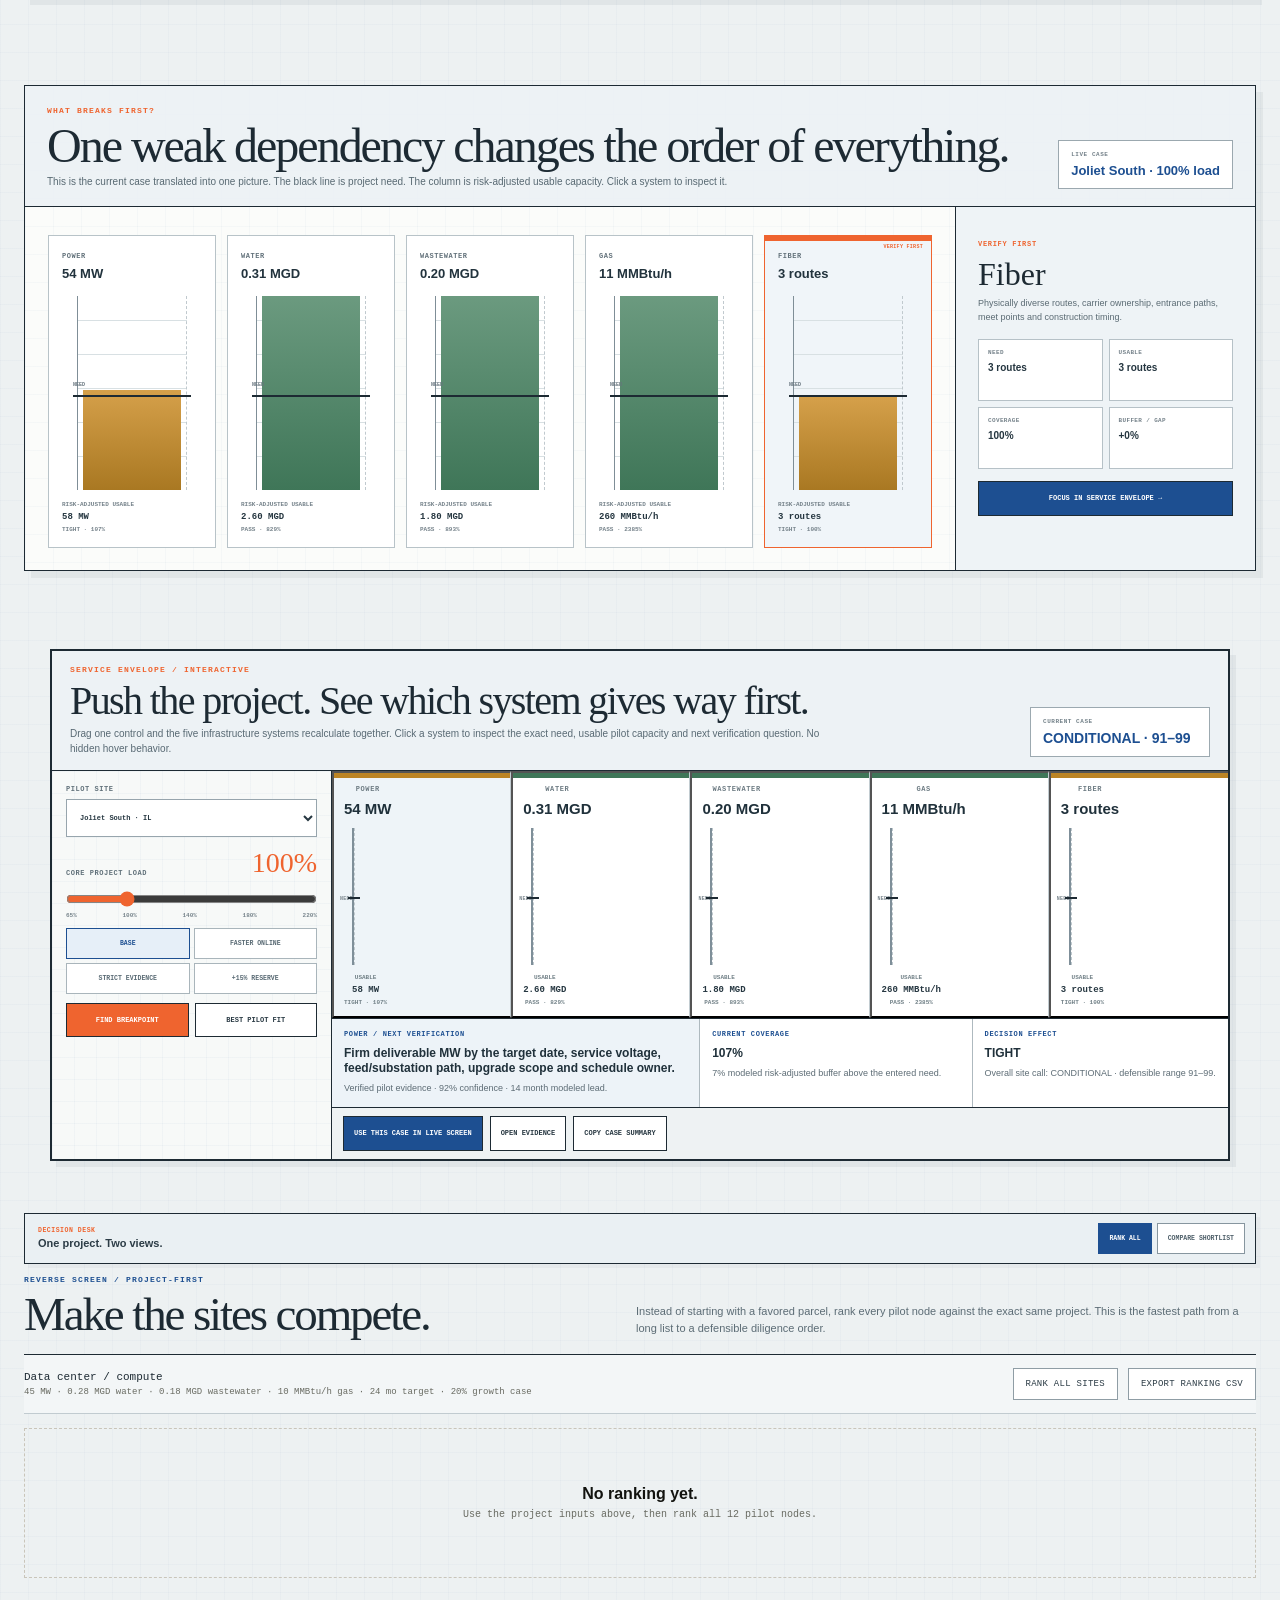
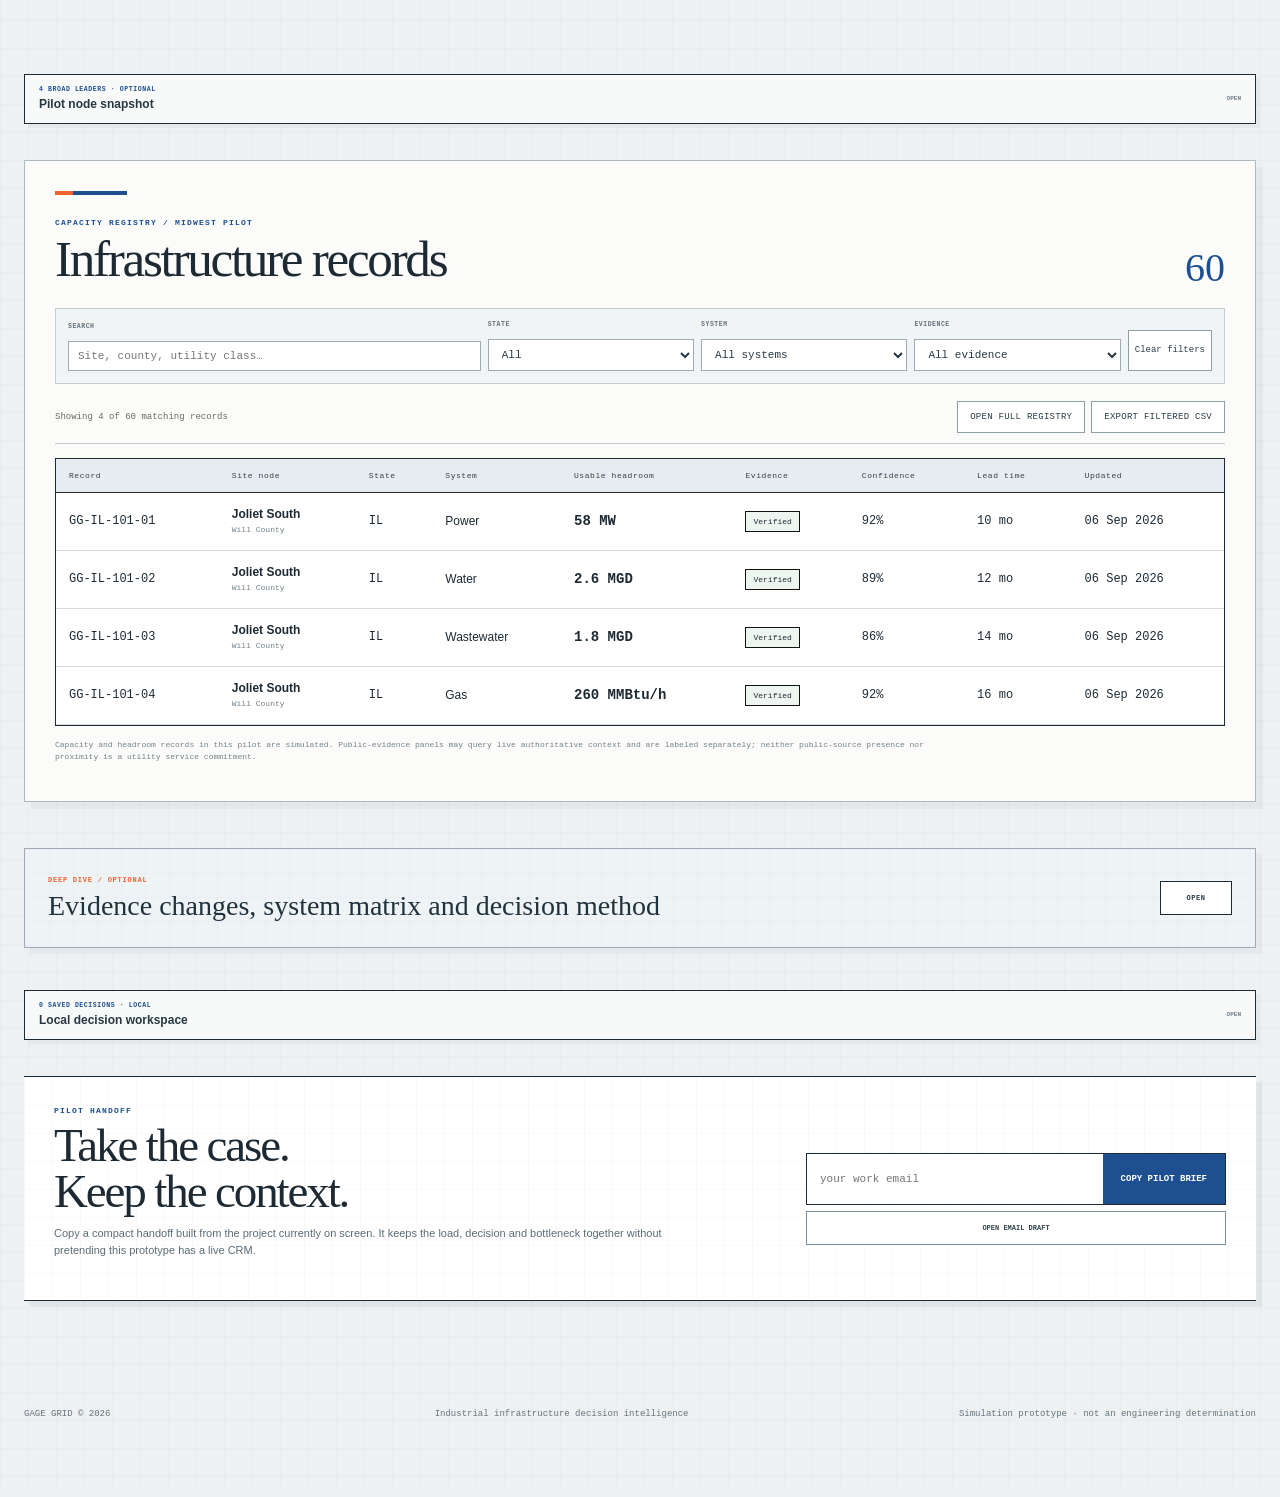
==== commit 66625a60: "fix: clean v12 loader separators" ====
--- a/index.html
+++ b/index.html
@@ -14,7 +14,8 @@
 <link rel="canonical" href="https://gage-grid.vercel.app/">
 <link rel="icon" href="data:image/svg+xml,%3Csvg xmlns=%22http://www.w3.org/2000/svg%22 viewBox=%220 0 100 100%22%3E%3Crect width=%22100%22 height=%22100%22 fill=%22%23fbfcfa%22/%3E%3Cpath d=%22M16 16h68v68H16z%22 fill=%22none%22 stroke=%22%231d4f91%22 stroke-width=%226%22/%3E%3Cpath d=%22M31 69V43M50 69V31M69 69V52%22 stroke=%22%23ef642f%22 stroke-width=%228%22/%3E%3C/svg%3E">
 <link rel="stylesheet" href="/styles.css">
-<link rel="stylesheet" href="/gage-native-v9.css">\n<link rel="stylesheet" href="/gage-v12.css">
+<link rel="stylesheet" href="/gage-native-v9.css">
+<link rel="stylesheet" href="/gage-v12.css">
 <title>Gage Grid — Industrial Site Capacity Intelligence</title>
 </head>
 <body>
@@ -98,6 +99,10 @@
 <div id="toast" class="toast" role="status" aria-live="polite"></div>
 <script src="/app.js" defer></script>
 <script src="/decision-gate.js" defer></script>
-<script src="/gage-native-v9.js" defer></script>\n<script src="/gage-v12.js" defer></script>\n<script>window.va=window.va||function(){(window.vaq=window.vaq||[]).push(arguments)};window.si=window.si||function(){(window.siq=window.siq||[]).push(arguments)};</script>\n<script defer src="/_vercel/insights/script.js"></script>\n<script defer src="/_vercel/speed-insights/script.js"></script>
+<script src="/gage-native-v9.js" defer></script>
+<script src="/gage-v12.js" defer></script>
+<script>window.va=window.va||function(){(window.vaq=window.vaq||[]).push(arguments)};window.si=window.si||function(){(window.siq=window.siq||[]).push(arguments)};</script>
+<script defer src="/_vercel/insights/script.js"></script>
+<script defer src="/_vercel/speed-insights/script.js"></script>
 </body>
 </html>
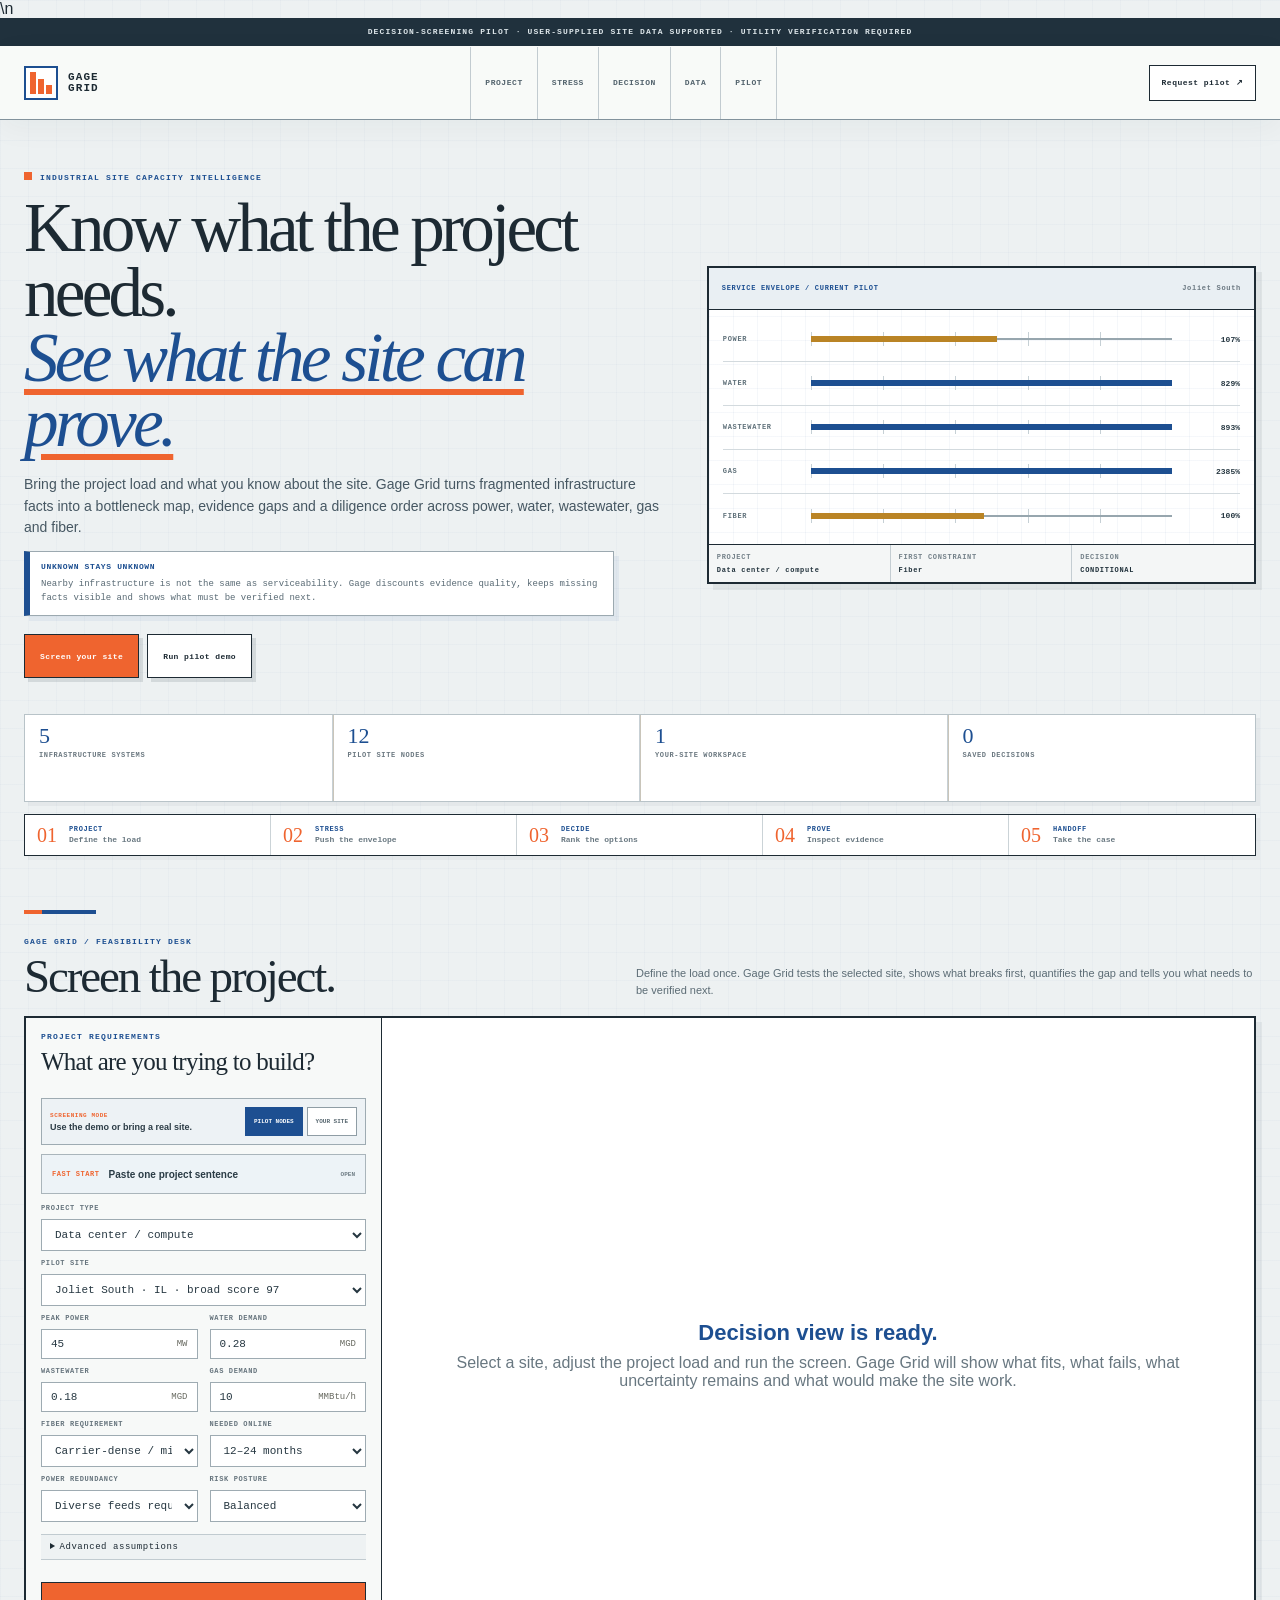
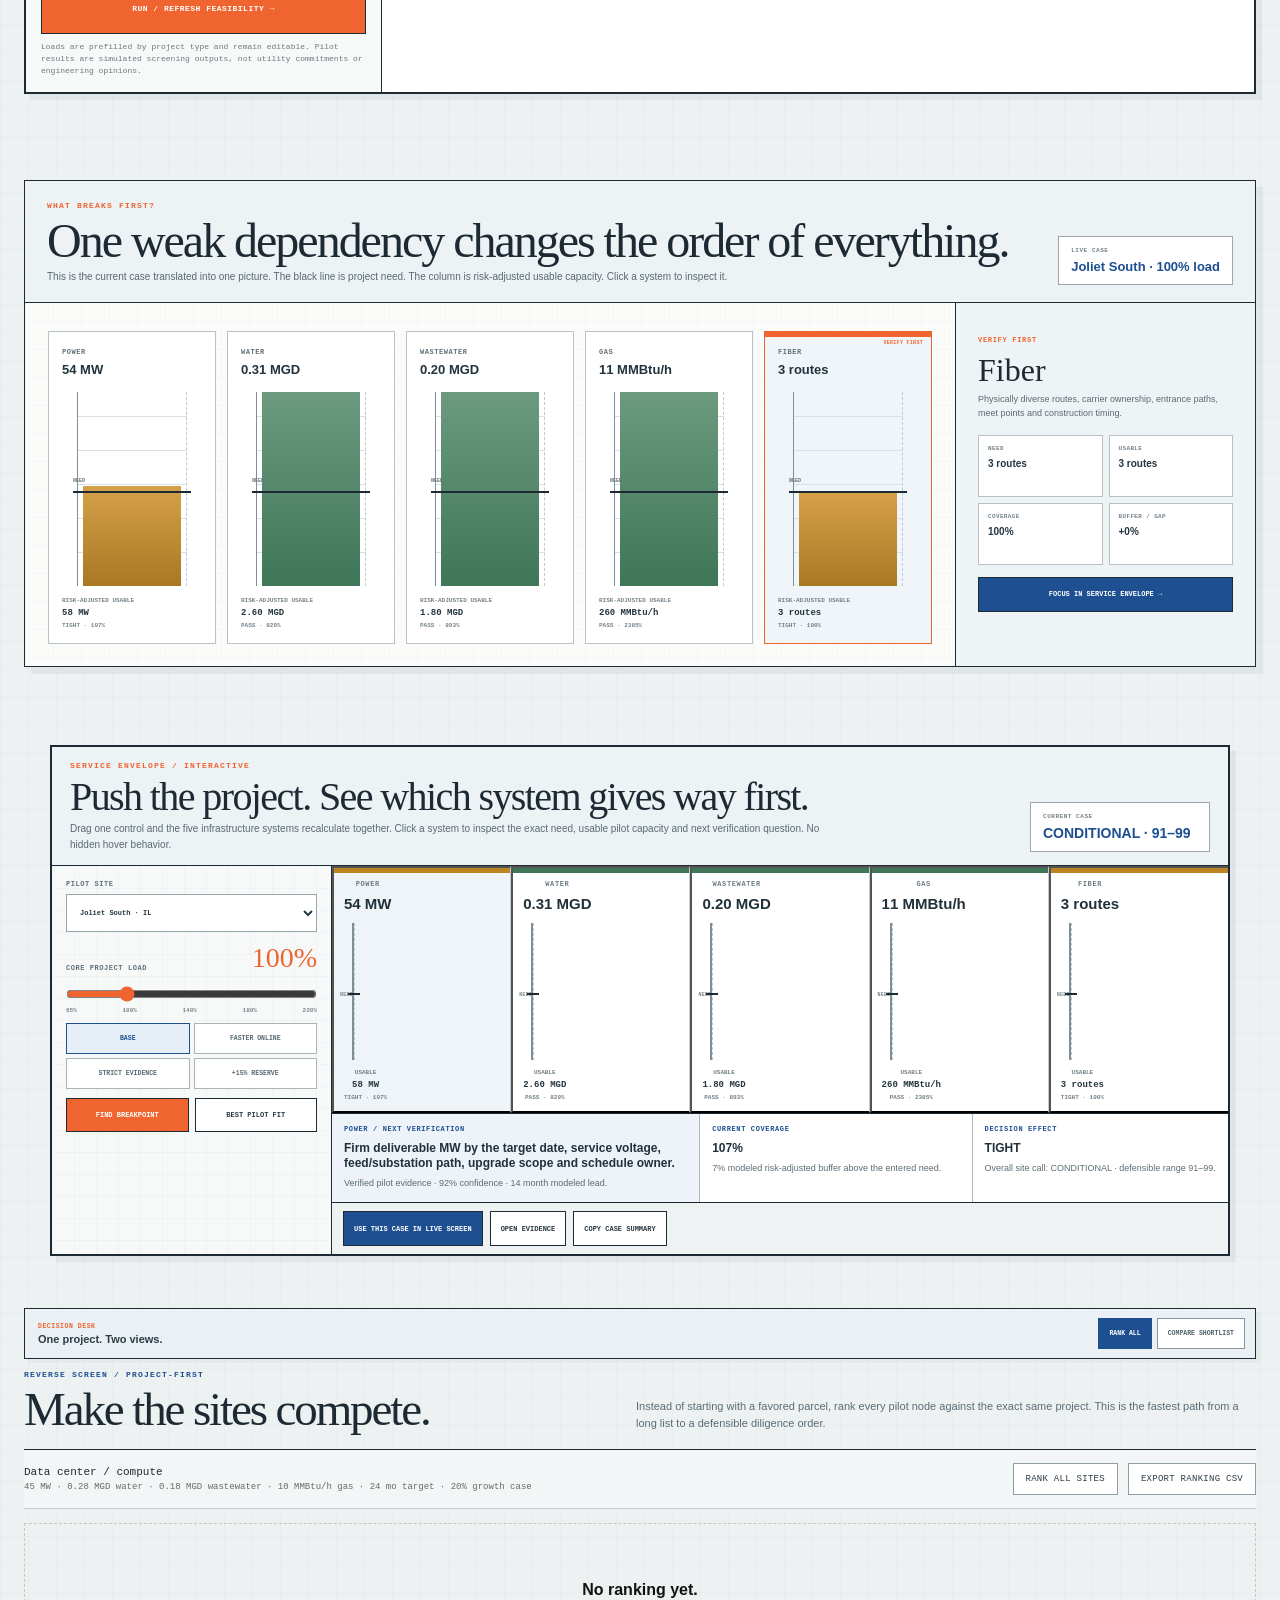
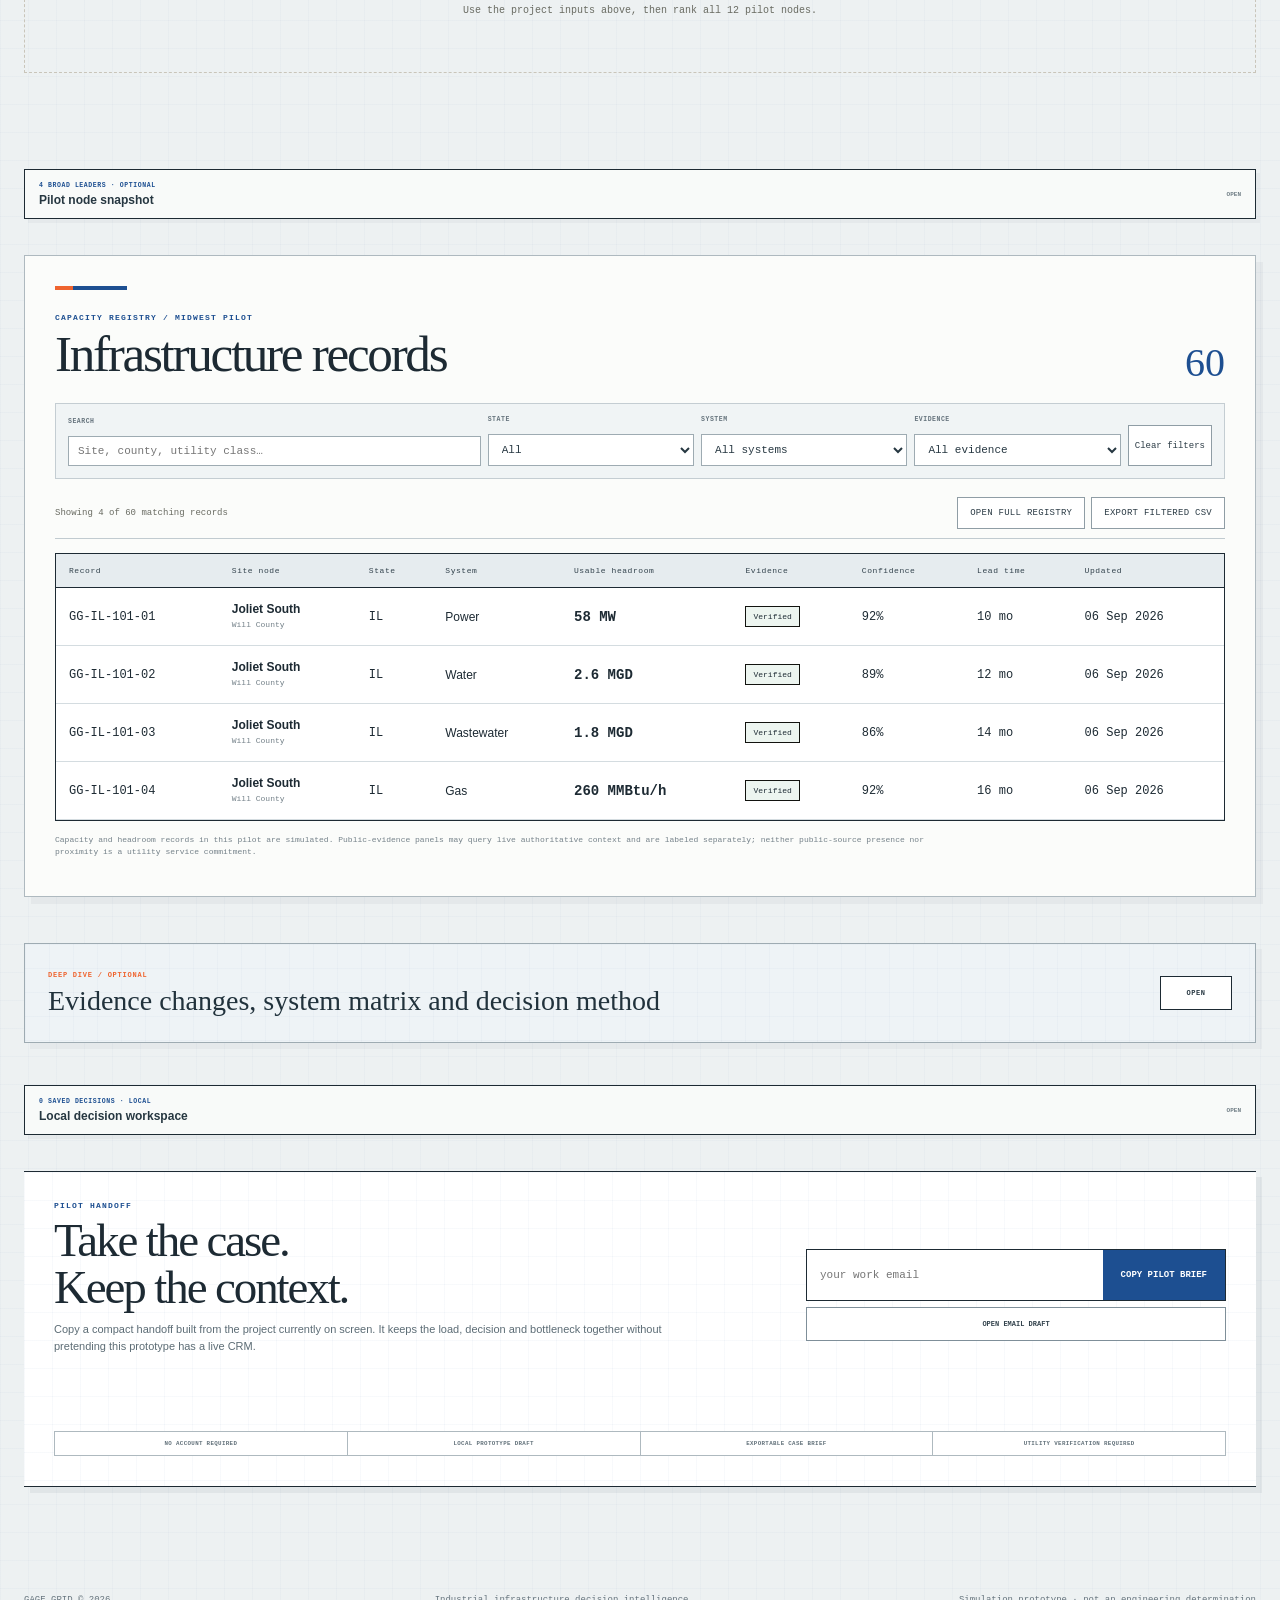
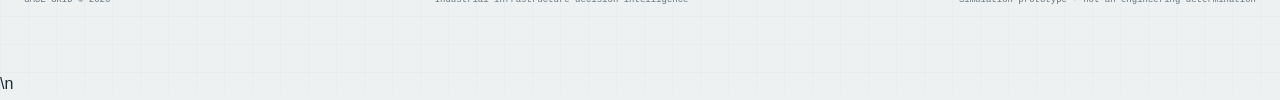
==== commit 398fa57c: "Gage Grid v13: load real-site screening layer" ====
--- a/index.html
+++ b/index.html
@@ -15,7 +15,7 @@
 <link rel="icon" href="data:image/svg+xml,%3Csvg xmlns=%22http://www.w3.org/2000/svg%22 viewBox=%220 0 100 100%22%3E%3Crect width=%22100%22 height=%22100%22 fill=%22%23fbfcfa%22/%3E%3Cpath d=%22M16 16h68v68H16z%22 fill=%22none%22 stroke=%22%231d4f91%22 stroke-width=%226%22/%3E%3Cpath d=%22M31 69V43M50 69V31M69 69V52%22 stroke=%22%23ef642f%22 stroke-width=%228%22/%3E%3C/svg%3E">
 <link rel="stylesheet" href="/styles.css">
 <link rel="stylesheet" href="/gage-native-v9.css">
-<link rel="stylesheet" href="/gage-v12.css">
+<link rel="stylesheet" href="/gage-v12.css">\n<link rel="stylesheet" href="/gage-v13.css">
 <title>Gage Grid — Industrial Site Capacity Intelligence</title>
 </head>
 <body>
@@ -100,7 +100,7 @@
 <script src="/app.js" defer></script>
 <script src="/decision-gate.js" defer></script>
 <script src="/gage-native-v9.js" defer></script>
-<script src="/gage-v12.js" defer></script>
+<script src="/gage-v12.js" defer></script>\n<script src="/gage-v13.js" defer></script>
 <script>window.va=window.va||function(){(window.vaq=window.vaq||[]).push(arguments)};window.si=window.si||function(){(window.siq=window.siq||[]).push(arguments)};</script>
 <script defer src="/_vercel/insights/script.js"></script>
 <script defer src="/_vercel/speed-insights/script.js"></script>
--- a/gage-v13.css
+++ b/gage-v13.css
@@ -0,0 +1,326 @@
+/* Gage Grid V13 — real-site screening mode */
+body.gg13-runtime .hero-actions .btn:first-child{background:var(--gg-orange)!important}
+body.gg13-runtime .hero-actions .btn:first-child:hover{background:#d75424!important}
+
+.gg13-modebar{
+  display:flex!important;
+  justify-content:space-between!important;
+  align-items:center!important;
+  gap:10px!important;
+  margin:10px 0 9px!important;
+  padding:8px!important;
+  border:1px solid #9eabb2!important;
+  background:#edf2f5!important;
+}
+.gg13-modebar>div:first-child span{
+  display:block!important;
+  color:var(--gg-orange)!important;
+  font:800 6px var(--gg-mono)!important;
+  letter-spacing:.09em!important;
+}
+.gg13-modebar>div:first-child b{
+  display:block!important;
+  margin-top:3px!important;
+  color:#2b3b45!important;
+  font-size:9px!important;
+}
+.gg13-mode-tabs{display:flex!important;gap:4px!important}
+.gg13-mode-tabs button{
+  min-height:29px!important;
+  padding:0 8px!important;
+  border:1px solid #8f9da5!important;
+  background:#fff!important;
+  color:#56666f!important;
+  font:800 6px var(--gg-mono)!important;
+  cursor:pointer!important;
+}
+.gg13-mode-tabs button[aria-pressed="true"]{
+  border-color:var(--gg-blue)!important;
+  background:var(--gg-blue)!important;
+  color:#fff!important;
+}
+
+.gg13-custom-panel{
+  margin:0 0 10px!important;
+  border:1px solid var(--gg-ink)!important;
+  background:#f7f9f8!important;
+}
+.gg13-custom-panel[hidden]{display:none!important}
+.gg13-custom-head{
+  min-height:38px!important;
+  display:flex!important;
+  align-items:center!important;
+  justify-content:space-between!important;
+  gap:12px!important;
+  padding:7px 9px!important;
+  border-bottom:1px solid #c2cbd0!important;
+  background:#e7eef3!important;
+}
+.gg13-custom-head span{
+  display:block!important;
+  color:var(--gg-blue)!important;
+  font:800 6px var(--gg-mono)!important;
+  letter-spacing:.08em!important;
+}
+.gg13-custom-head b{
+  display:block!important;
+  margin-top:3px!important;
+  color:#263741!important;
+  font-size:9px!important;
+}
+.gg13-custom-head button{
+  min-height:26px!important;
+  padding:0 8px!important;
+  border:1px solid #9aa7ae!important;
+  background:#fff!important;
+  color:#64737b!important;
+  font:800 6px var(--gg-mono)!important;
+  cursor:pointer!important;
+}
+
+.gg13-site-grid,
+.gg13-cap-grid,
+.gg13-proof-grid{
+  display:grid!important;
+  gap:6px!important;
+  padding:8px!important;
+}
+.gg13-site-grid{grid-template-columns:1.15fr .85fr .72fr!important}
+.gg13-cap-grid{
+  grid-template-columns:repeat(3,1fr)!important;
+  border-top:1px solid #d1d8dc!important;
+}
+.gg13-proof-grid{
+  grid-template-columns:.8fr .7fr 1.5fr!important;
+  align-items:stretch!important;
+  border-top:1px solid #d1d8dc!important;
+  background:#f1f5f5!important;
+}
+.gg13-site-grid label,
+.gg13-cap-grid label,
+.gg13-proof-grid label{
+  min-width:0!important;
+  display:grid!important;
+  gap:4px!important;
+}
+.gg13-site-grid label>span,
+.gg13-cap-grid label>span,
+.gg13-proof-grid label>span{
+  color:#687780!important;
+  font:800 5.8px var(--gg-mono)!important;
+  letter-spacing:.07em!important;
+}
+.gg13-site-grid input,
+.gg13-site-grid select,
+.gg13-cap-grid input,
+.gg13-cap-grid select,
+.gg13-proof-grid input{
+  width:100%!important;
+  min-height:31px!important;
+  border:1px solid #a0adb4!important;
+  background:#fff!important;
+  color:#283842!important;
+  padding:0 7px!important;
+  font:9px var(--gg-mono)!important;
+}
+.gg13-cap-grid label>div,
+.gg13-proof-grid label>div{
+  position:relative!important;
+}
+.gg13-cap-grid label>div input,
+.gg13-proof-grid label>div input{padding-right:45px!important}
+.gg13-cap-grid em,
+.gg13-proof-grid em{
+  position:absolute!important;
+  right:7px!important;
+  top:50%!important;
+  transform:translateY(-50%)!important;
+  color:#748189!important;
+  font:700 5.5px var(--gg-mono)!important;
+  font-style:normal!important;
+  pointer-events:none!important;
+}
+.gg13-local-note{
+  display:flex!important;
+  flex-direction:column!important;
+  justify-content:center!important;
+  padding:6px 8px!important;
+  border:1px dashed #aab6bd!important;
+  background:#fff!important;
+}
+.gg13-local-note b{
+  color:var(--gg-green)!important;
+  font:800 6px var(--gg-mono)!important;
+  letter-spacing:.08em!important;
+}
+.gg13-local-note span{
+  margin-top:4px!important;
+  color:#687780!important;
+  font-size:7.5px!important;
+  line-height:1.35!important;
+}
+
+.gg13-custom-banner{
+  display:grid!important;
+  grid-template-columns:auto 1fr auto!important;
+  gap:10px!important;
+  align-items:center!important;
+  margin:0 0 8px!important;
+  padding:9px 10px!important;
+  border:1px solid #9daab1!important;
+  border-left:5px solid var(--gg-orange)!important;
+  background:#f8faf9!important;
+}
+.gg13-custom-banner span{
+  color:var(--gg-orange)!important;
+  font:800 6px var(--gg-mono)!important;
+  letter-spacing:.08em!important;
+}
+.gg13-custom-banner b{
+  color:#253640!important;
+  font-size:12px!important;
+}
+.gg13-custom-banner em{
+  color:#697881!important;
+  font:700 6.5px var(--gg-mono)!important;
+  font-style:normal!important;
+  text-align:right!important;
+}
+
+.gg13-evidence-rail{
+  display:grid!important;
+  grid-template-columns:150px 1fr auto!important;
+  gap:10px!important;
+  align-items:center!important;
+  margin-bottom:8px!important;
+  padding:8px 9px!important;
+  border:1px solid #c2cbd0!important;
+  background:#eef3f6!important;
+}
+.gg13-evidence-rail span{
+  display:block!important;
+  color:var(--gg-blue)!important;
+  font:800 5.8px var(--gg-mono)!important;
+  letter-spacing:.08em!important;
+}
+.gg13-evidence-rail b{
+  display:block!important;
+  margin-top:3px!important;
+  color:#2b3b45!important;
+  font-size:9px!important;
+}
+.gg13-evidence-rail>em{
+  color:#5f6f78!important;
+  font:800 6px var(--gg-mono)!important;
+  font-style:normal!important;
+}
+.gg13-segments{
+  display:grid!important;
+  grid-template-columns:repeat(6,1fr)!important;
+  gap:3px!important;
+}
+.gg13-segments i{
+  height:7px!important;
+  background:#cbd4d9!important;
+}
+.gg13-segments i.known{background:var(--gg-blue)!important}
+
+.gg13-system-strip{
+  display:grid!important;
+  grid-template-columns:repeat(6,1fr)!important;
+  gap:1px!important;
+  margin:8px 0!important;
+  border:1px solid #a8b4ba!important;
+  background:#a8b4ba!important;
+}
+.gg13-system-strip>div{
+  min-width:0!important;
+  display:grid!important;
+  gap:3px!important;
+  padding:8px!important;
+  background:#fff!important;
+  box-shadow:inset 0 3px 0 #9aa8af!important;
+}
+.gg13-system-strip>div.good{box-shadow:inset 0 3px 0 var(--gg-green)!important}
+.gg13-system-strip>div.warn{box-shadow:inset 0 3px 0 var(--gg-amber)!important}
+.gg13-system-strip>div.bad{box-shadow:inset 0 3px 0 var(--gg-red)!important}
+.gg13-system-strip>div.unknown{
+  background:repeating-linear-gradient(135deg,#f7f9f8,#f7f9f8 6px,#edf1f2 6px,#edf1f2 12px)!important;
+}
+.gg13-system-strip span{
+  white-space:nowrap!important;
+  overflow:hidden!important;
+  text-overflow:ellipsis!important;
+  color:#6b7880!important;
+  font:800 5.8px var(--gg-mono)!important;
+}
+.gg13-system-strip b{
+  color:#263741!important;
+  font:400 18px/1 var(--gg-serif)!important;
+}
+.gg13-system-strip em{
+  color:#66747c!important;
+  font:800 5.5px var(--gg-mono)!important;
+  font-style:normal!important;
+}
+.gg13-range{
+  color:#6d7b83!important;
+  font:700 8px var(--gg-mono)!important;
+}
+
+.gg13-trust{
+  grid-column:1/-1!important;
+  display:grid!important;
+  grid-template-columns:repeat(4,1fr)!important;
+  gap:1px!important;
+  width:100%!important;
+  margin-top:15px!important;
+  border:1px solid #aeb9bf!important;
+  background:#aeb9bf!important;
+}
+.gg13-trust span{
+  padding:8px!important;
+  background:#fff!important;
+  color:#62717a!important;
+  text-align:center!important;
+  font:800 5.8px var(--gg-mono)!important;
+  letter-spacing:.06em!important;
+}
+
+body.gg13-custom-mode #rank .rank-toolbar,
+body.gg13-custom-mode #compare .compare-toolbar{
+  opacity:.82!important;
+}
+
+body.gg13-custom-result .gg12-decision-pulse{
+  border-top:3px solid var(--gg-orange)!important;
+}
+
+@media(max-width:1050px){
+  .gg13-site-grid{grid-template-columns:1fr 1fr!important}
+  .gg13-site-grid label:first-child{grid-column:1/-1!important}
+  .gg13-cap-grid{grid-template-columns:repeat(2,1fr)!important}
+  .gg13-system-strip{grid-template-columns:repeat(3,1fr)!important}
+}
+
+@media(max-width:820px){
+  .gg13-modebar{align-items:flex-start!important;flex-direction:column!important}
+  .gg13-mode-tabs{width:100%!important}
+  .gg13-mode-tabs button{flex:1!important}
+  .gg13-proof-grid{grid-template-columns:1fr 1fr!important}
+  .gg13-local-note{grid-column:1/-1!important}
+  .gg13-evidence-rail{grid-template-columns:1fr!important}
+  .gg13-custom-banner{grid-template-columns:1fr!important}
+  .gg13-custom-banner em{text-align:left!important}
+  .gg13-trust{grid-template-columns:1fr 1fr!important}
+}
+
+@media(max-width:560px){
+  .gg13-site-grid,
+  .gg13-cap-grid,
+  .gg13-proof-grid{grid-template-columns:1fr!important}
+  .gg13-site-grid label:first-child,
+  .gg13-local-note{grid-column:auto!important}
+  .gg13-system-strip{grid-template-columns:1fr 1fr!important}
+  .gg13-trust{grid-template-columns:1fr!important}
+}
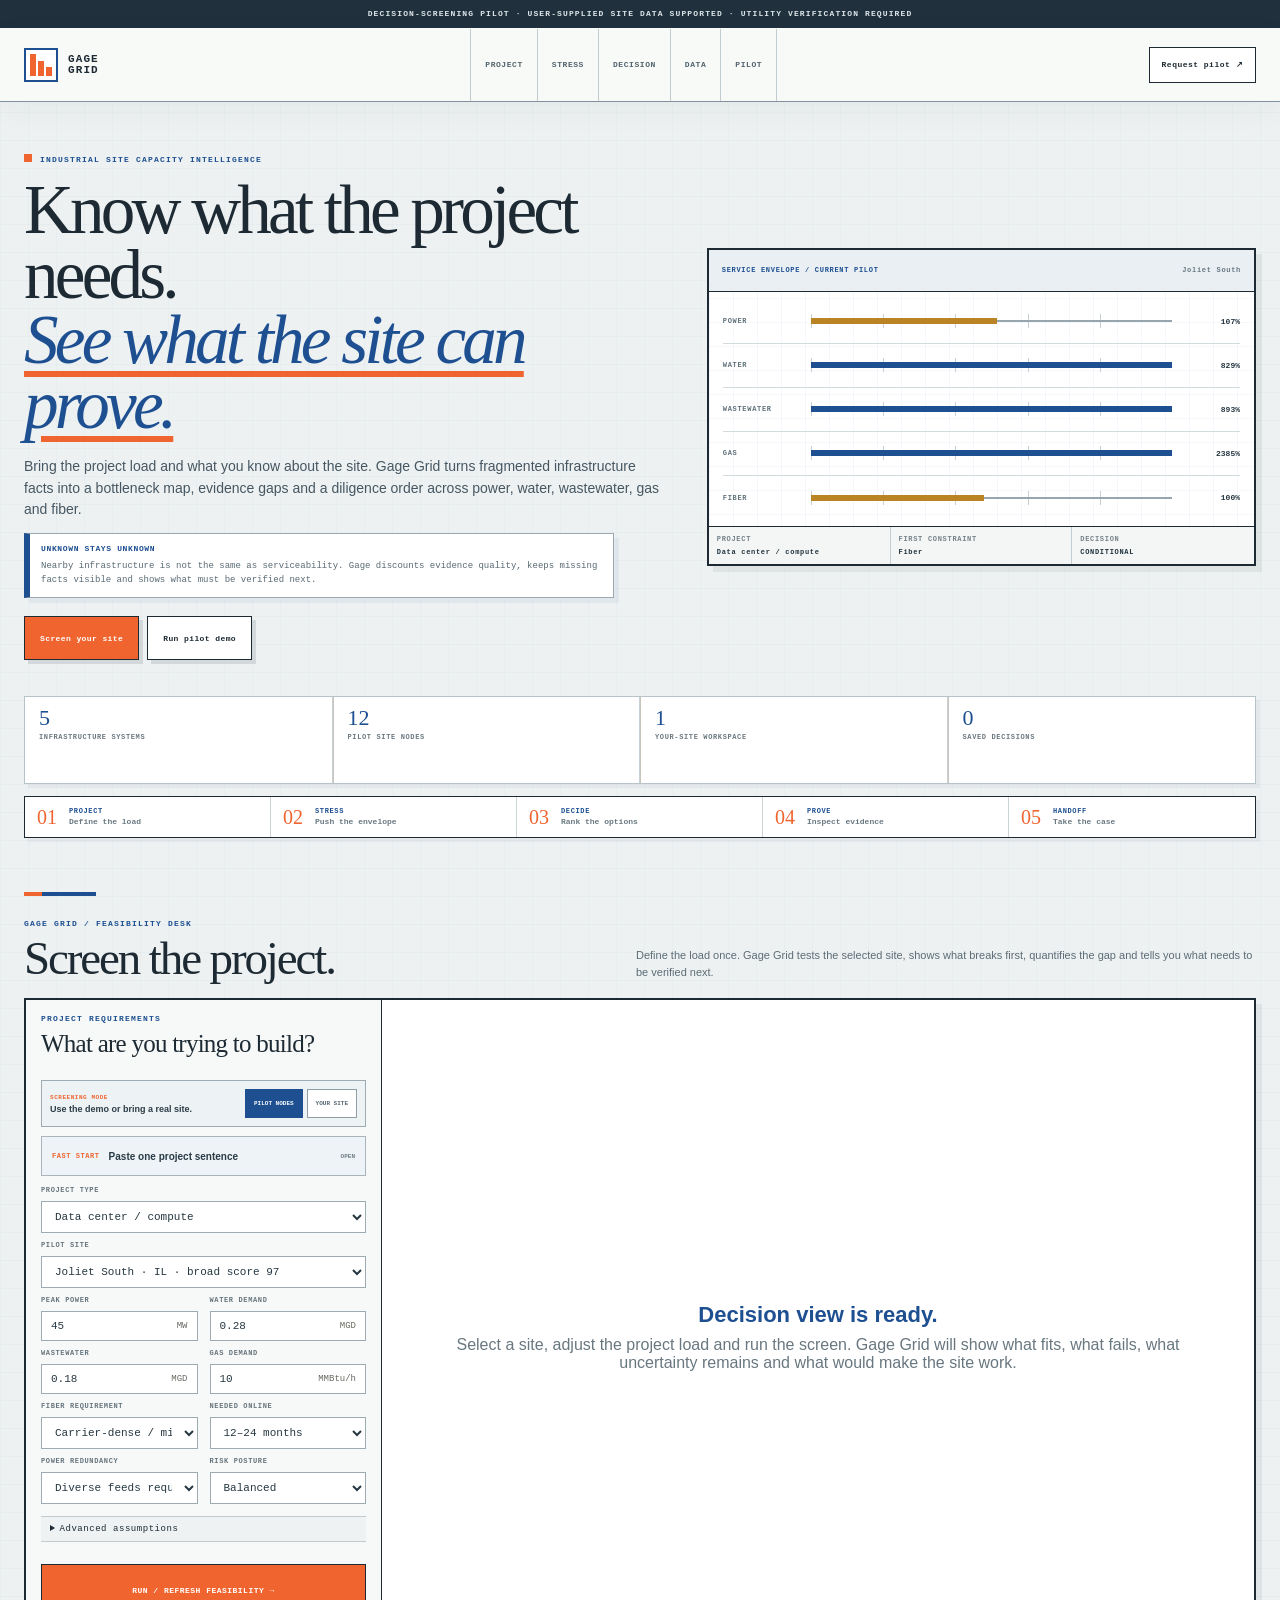
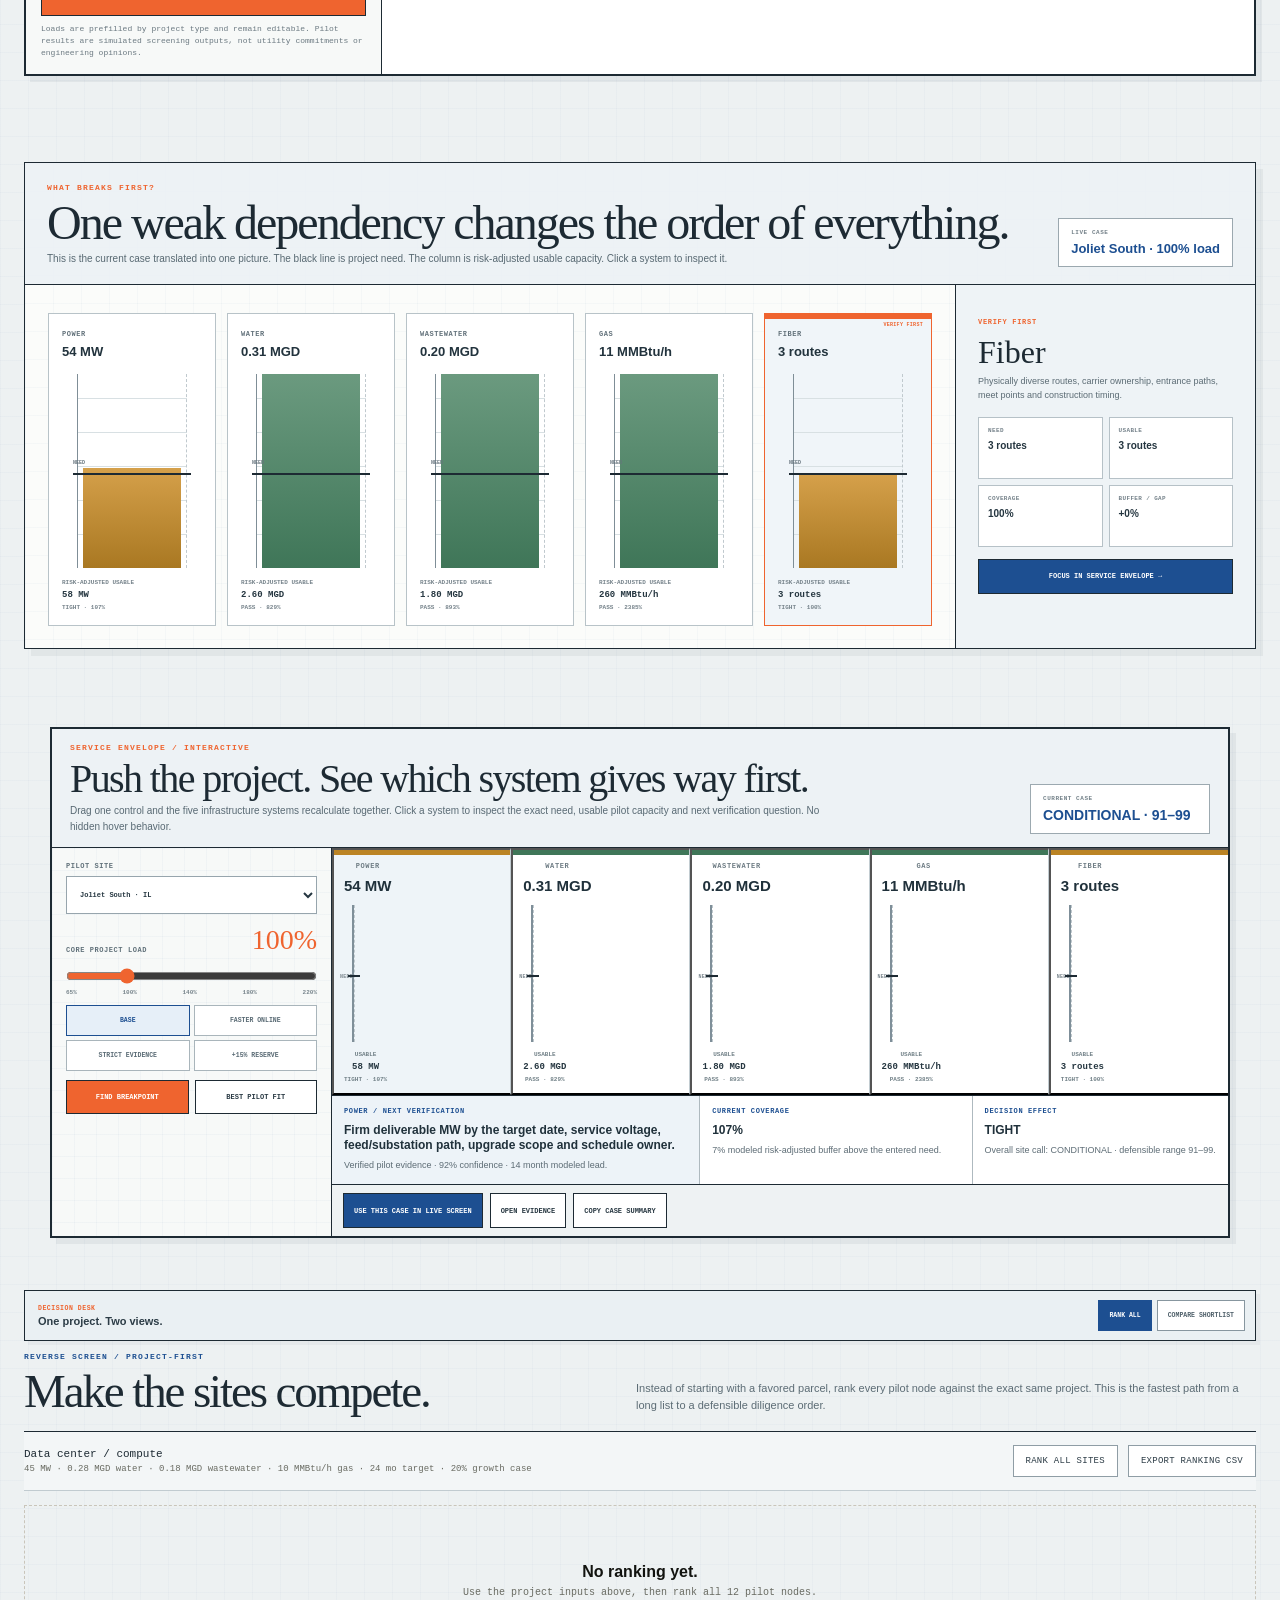
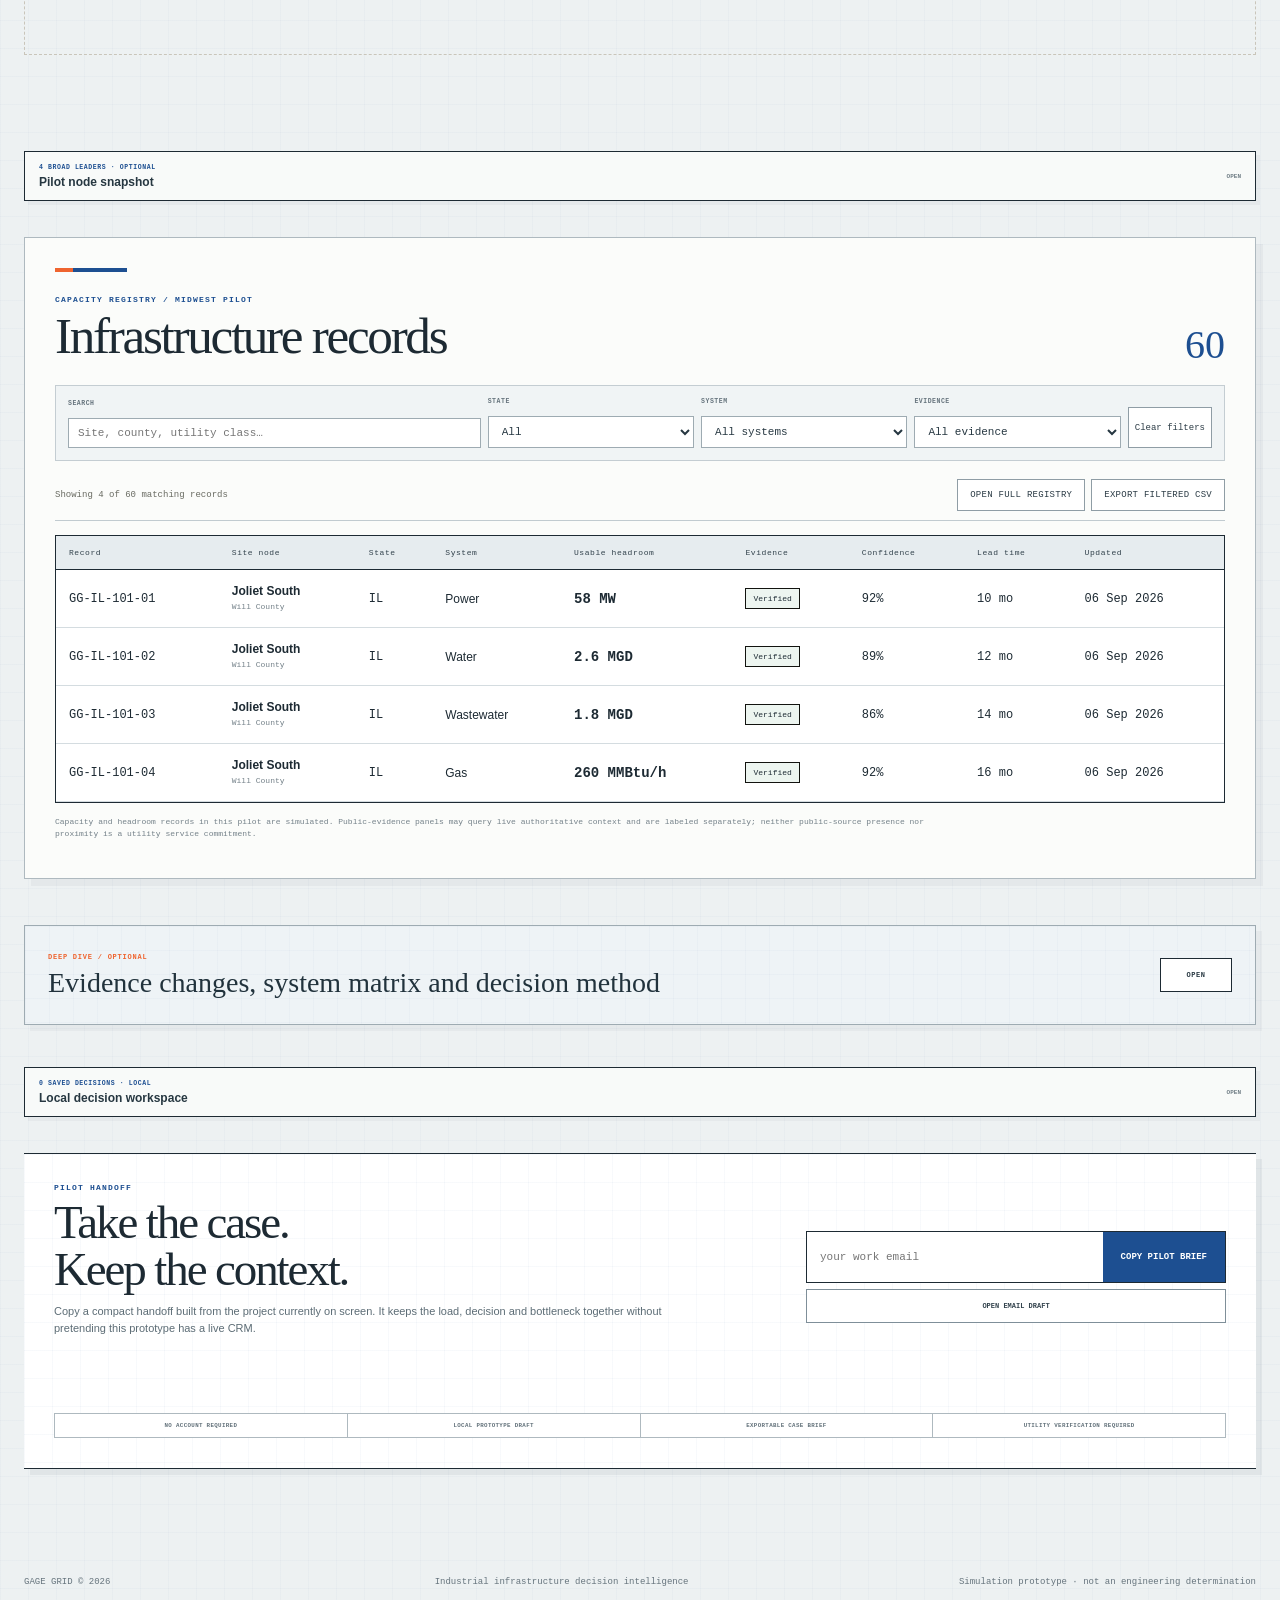
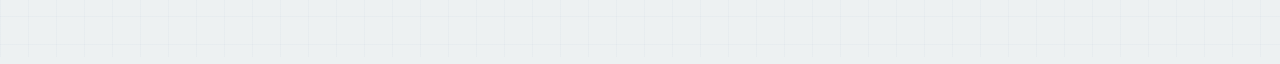
==== commit 0995ef2d: "fix: clean v13 loader separators" ====
--- a/index.html
+++ b/index.html
@@ -15,7 +15,8 @@
 <link rel="icon" href="data:image/svg+xml,%3Csvg xmlns=%22http://www.w3.org/2000/svg%22 viewBox=%220 0 100 100%22%3E%3Crect width=%22100%22 height=%22100%22 fill=%22%23fbfcfa%22/%3E%3Cpath d=%22M16 16h68v68H16z%22 fill=%22none%22 stroke=%22%231d4f91%22 stroke-width=%226%22/%3E%3Cpath d=%22M31 69V43M50 69V31M69 69V52%22 stroke=%22%23ef642f%22 stroke-width=%228%22/%3E%3C/svg%3E">
 <link rel="stylesheet" href="/styles.css">
 <link rel="stylesheet" href="/gage-native-v9.css">
-<link rel="stylesheet" href="/gage-v12.css">\n<link rel="stylesheet" href="/gage-v13.css">
+<link rel="stylesheet" href="/gage-v12.css">
+<link rel="stylesheet" href="/gage-v13.css">
 <title>Gage Grid — Industrial Site Capacity Intelligence</title>
 </head>
 <body>
@@ -100,7 +101,8 @@
 <script src="/app.js" defer></script>
 <script src="/decision-gate.js" defer></script>
 <script src="/gage-native-v9.js" defer></script>
-<script src="/gage-v12.js" defer></script>\n<script src="/gage-v13.js" defer></script>
+<script src="/gage-v12.js" defer></script>
+<script src="/gage-v13.js" defer></script>
 <script>window.va=window.va||function(){(window.vaq=window.vaq||[]).push(arguments)};window.si=window.si||function(){(window.siq=window.siq||[]).push(arguments)};</script>
 <script defer src="/_vercel/insights/script.js"></script>
 <script defer src="/_vercel/speed-insights/script.js"></script>
